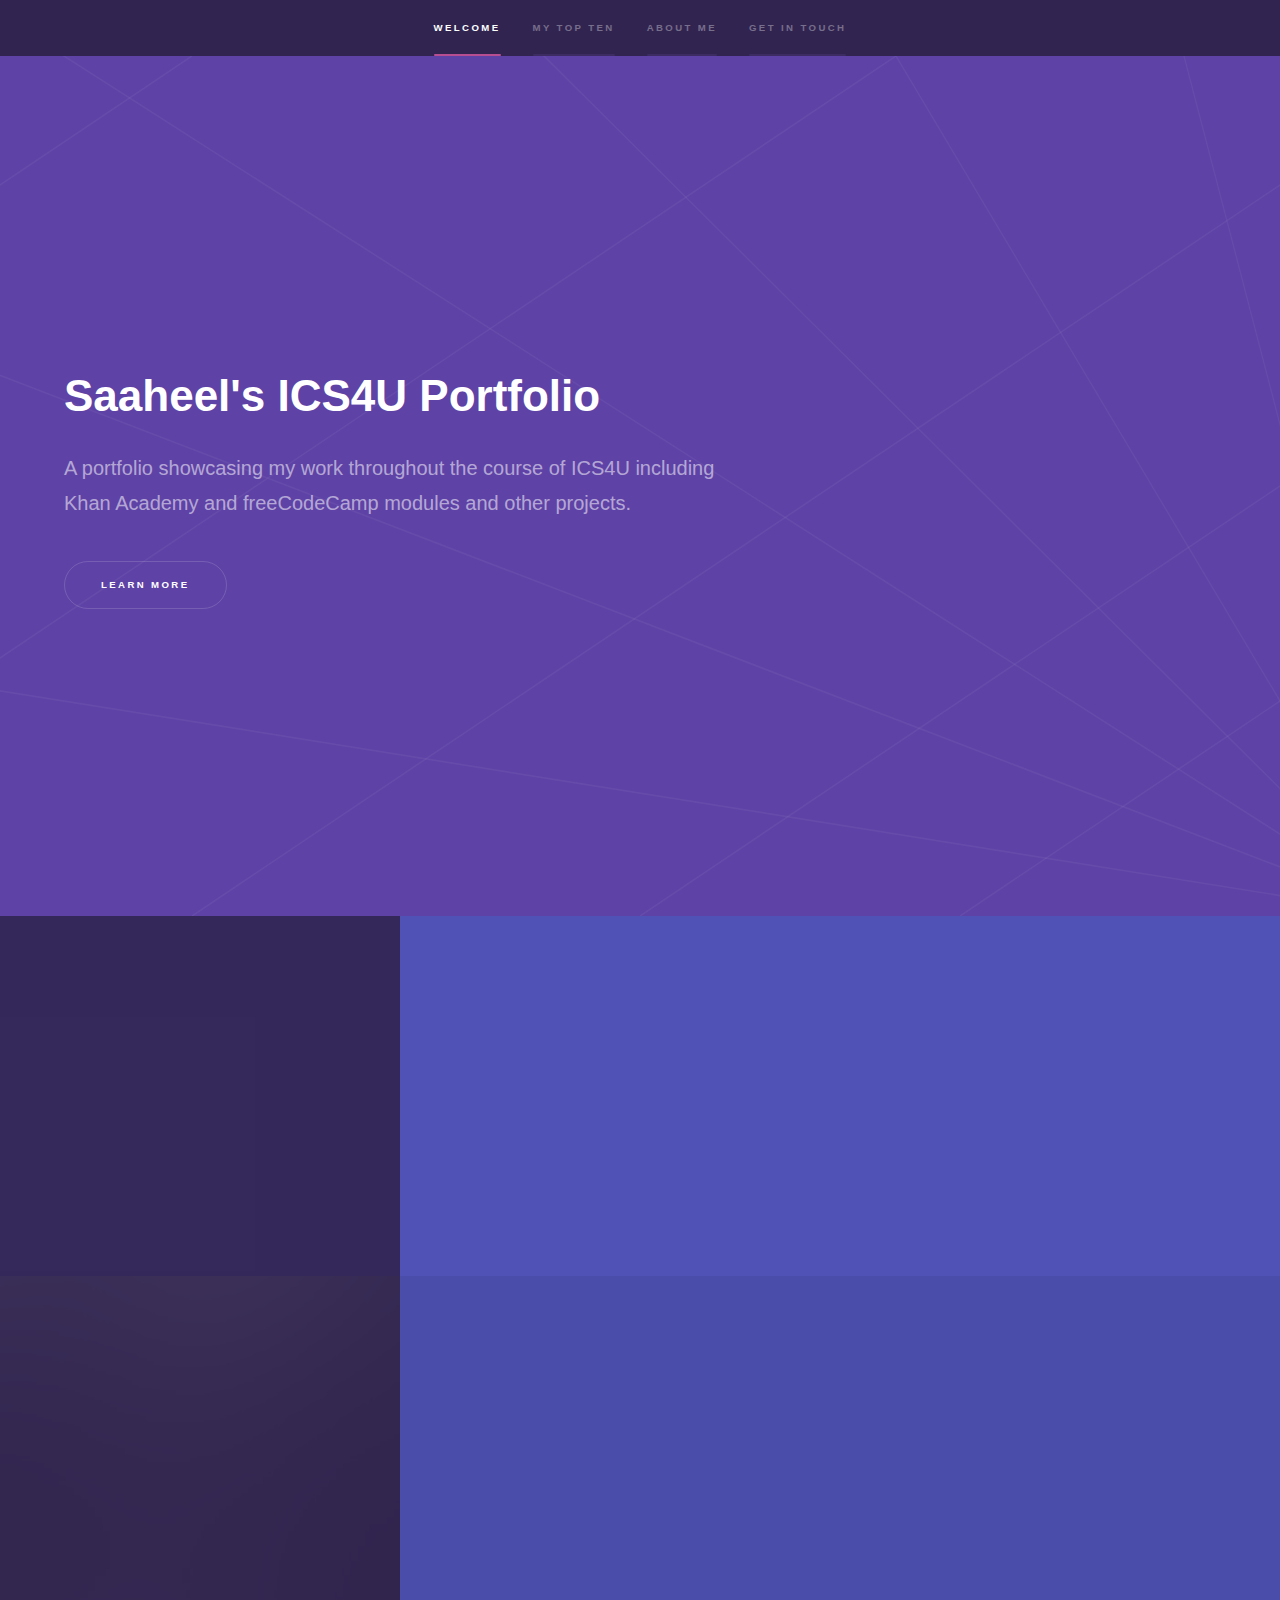
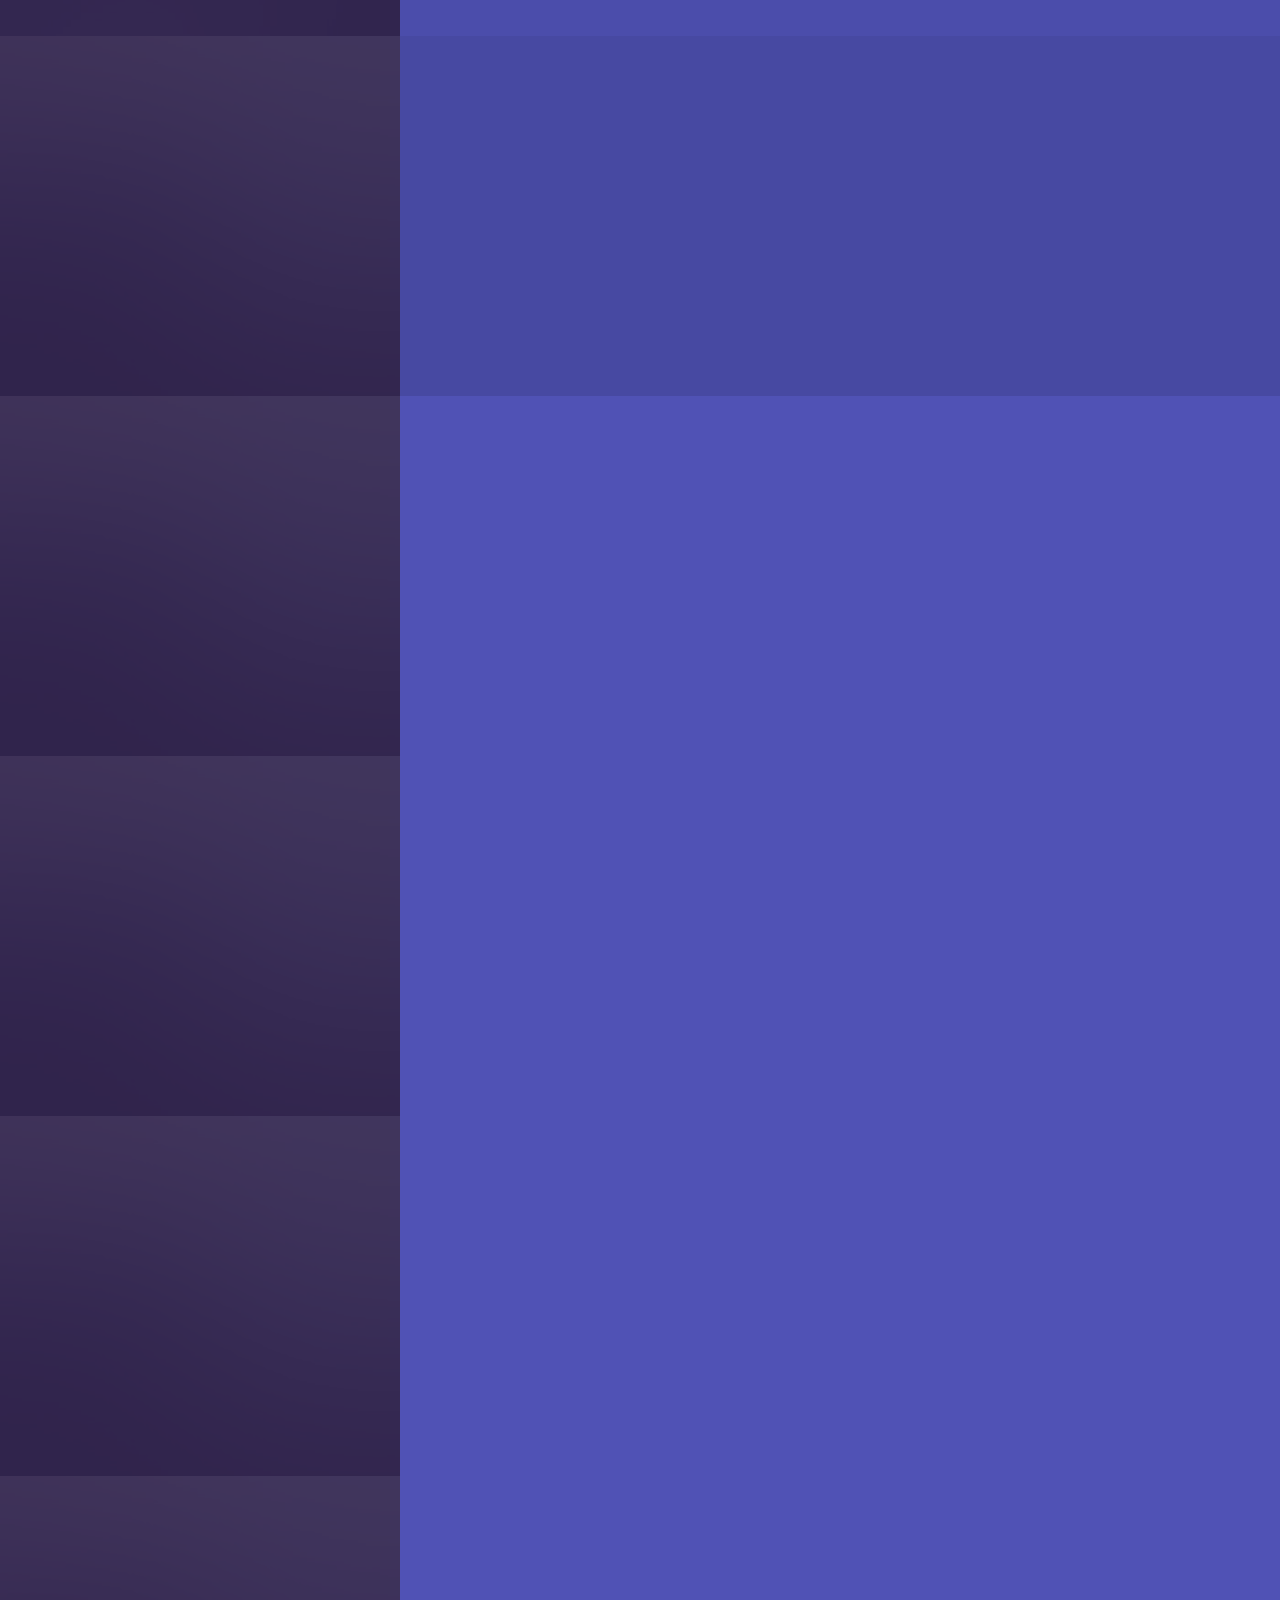
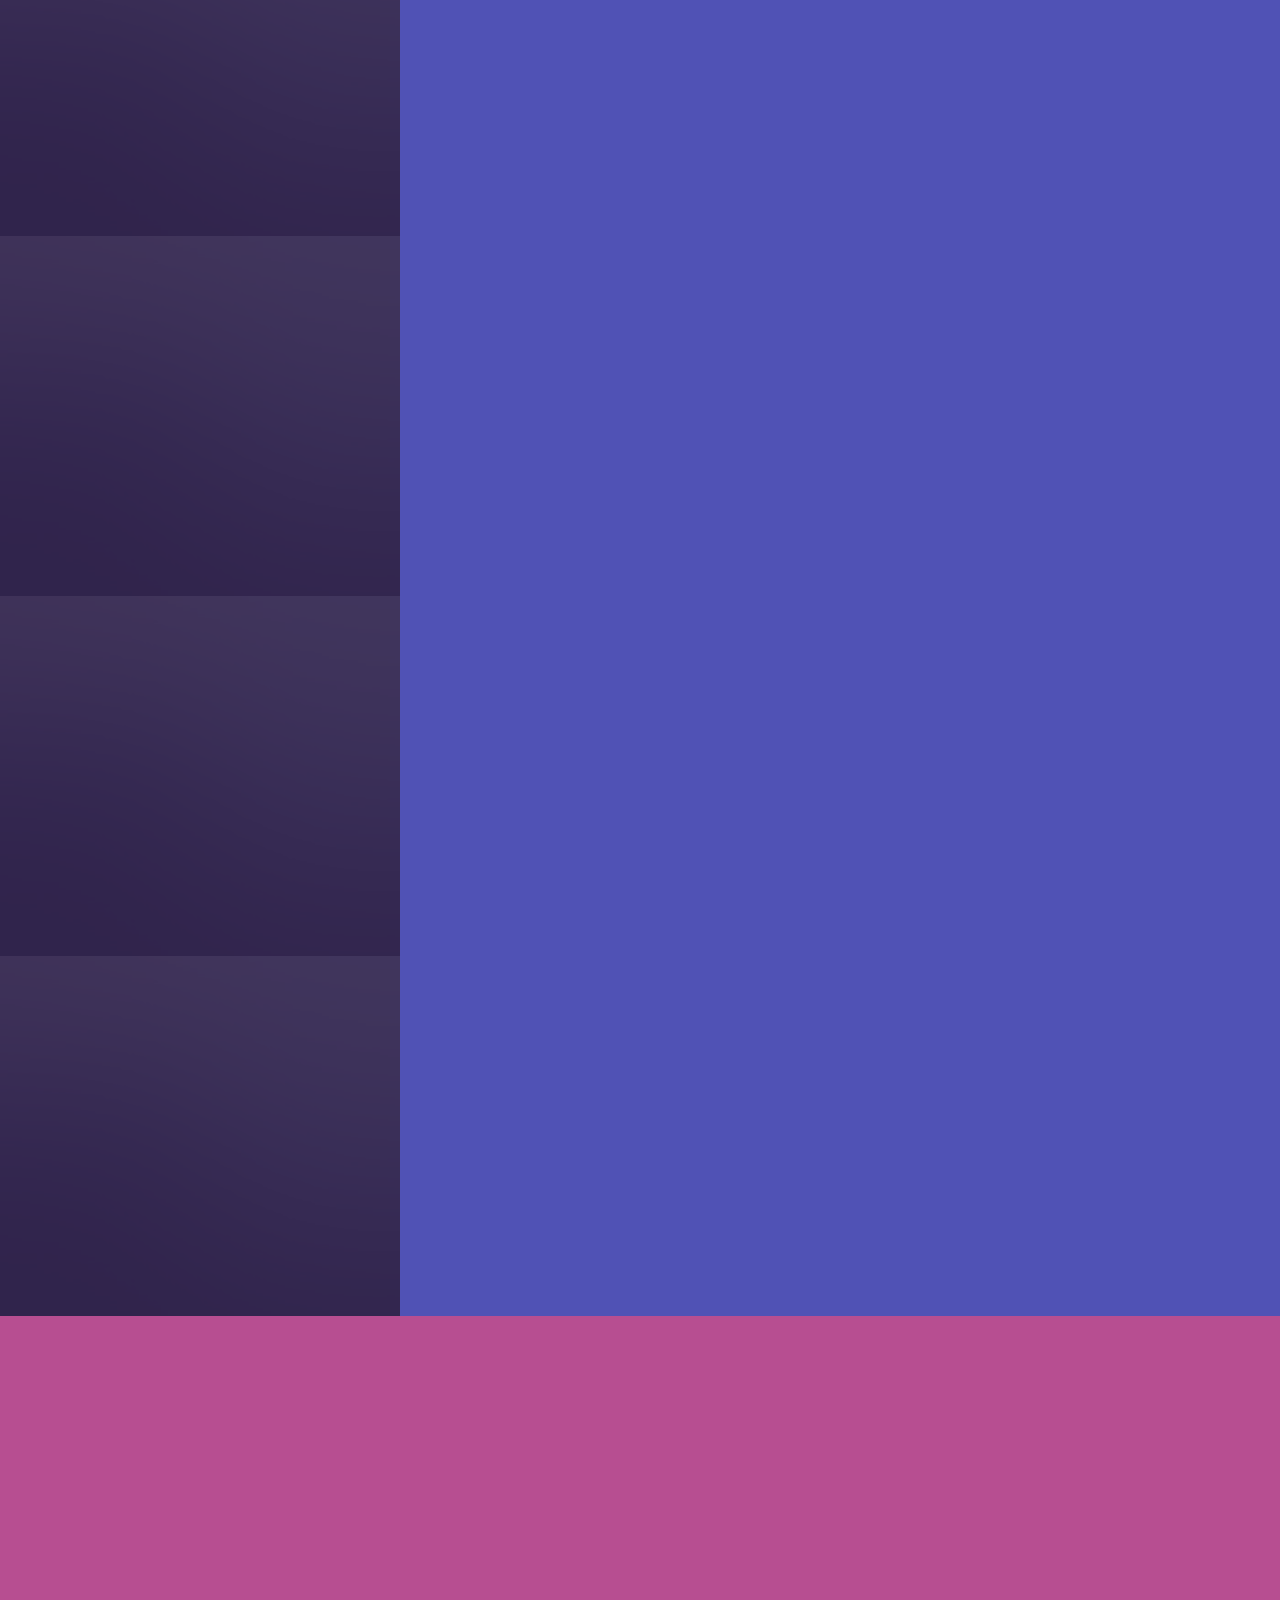
==== index.html @ 8f0b46de "initial commit" ====
<!DOCTYPE HTML>
<!--
	Hyperspace by HTML5 UP
	html5up.net | @ajlkn
	Free for personal and commercial use under the CCA 3.0 license (html5up.net/license)
-->
<html>
	<head>
		<title>Hyperspace by HTML5 UP</title>
		<meta charset="utf-8" />
		<meta name="viewport" content="width=device-width, initial-scale=1, user-scalable=no" />
		<link rel="stylesheet" href="assets/css/main.css" />
		<noscript><link rel="stylesheet" href="assets/css/noscript.css" /></noscript>
	</head>
	<body class="is-preload">

		<!-- Sidebar -->
			<section id="sidebar">
				<div class="inner">
					<nav>
						<ul>
							<li><a href="#intro">Welcome</a></li>
							<li><a href="#one">My Top Ten</a></li>
							<li><a href="#two">About Me</a></li>
							<li><a href="#three">Get in touch</a></li>
						</ul>
					</nav>
				</div>
			</section>

		<!-- Wrapper -->
			<div id="wrapper">

				<!-- Intro -->
					<section id="intro" class="wrapper style1 fullscreen fade-up">
						<div class="inner">
							<h1>Saaheel's ICS4U Portfolio</h1>
							<p>A portfolio showcasing my work throughout the course of ICS4U including <br> Khan Academy and freeCodeCamp modules and other projects.</p>
							<ul class="actions">
								<li><a href="#one" class="button scrolly">Learn more</a></li>
							</ul>
						</div>
					</section>

				<!-- One -->
					<section id="one" class="wrapper style2 spotlights">
						<section>
							<a href="#" class="image"><img src="images/Intro to JS.gif" alt="" data-position="center center" /></a>
							<div class="content">
								<div class="inner">
									<h2>Intro to JS: Drawing & Animation</h2>
									<p>This module helped me to familiarize myself with Javascript syntax and practices. It allowed me to dive into the basics of the 
										language while using an artistic context of making drawings and animations which made it more appealing to dive into.
									</p>
									<ul class="actions">
										<li><a href="generic.html" class="button">Learn more</a></li>
									</ul>
								</div>
							</div>
						</section>
						<section>
							<a href="#" class="image"><img src="images/pic02.jpg" alt="" data-position="top center" /></a>
							<div class="content">
								<div class="inner">
									<h2>Feugiat consequat</h2>
									<p>Phasellus convallis elit id ullamcorper pulvinar. Duis aliquam turpis mauris, eu ultricies erat malesuada quis. Aliquam dapibus.</p>
									<ul class="actions">
										<li><a href="generic.html" class="button">Learn more</a></li>
									</ul>
								</div>
							</div>
						</section>
						<section>
							<a href="#" class="image"><img src="images/pic03.jpg" alt="" data-position="25% 25%" /></a>
							<div class="content">
								<div class="inner">
									<h2>Ultricies aliquam</h2>
									<p>Phasellus convallis elit id ullamcorper pulvinar. Duis aliquam turpis mauris, eu ultricies erat malesuada quis. Aliquam dapibus.</p>
									<ul class="actions">
										<li><a href="generic.html" class="button">Learn more</a></li>
									</ul>
								</div>
							</div>
						</section>
						<section>
							<a href="#" class="image"><img src="images/pic03.jpg" alt="" data-position="25% 25%" /></a>
							<div class="content">
								<div class="inner">
									<h2>Ultricies aliquam</h2>
									<p>Phasellus convallis elit id ullamcorper pulvinar. Duis aliquam turpis mauris, eu ultricies erat malesuada quis. Aliquam dapibus.</p>
									<ul class="actions">
										<li><a href="generic.html" class="button">Learn more</a></li>
									</ul>
								</div>
							</div>
						</section>
						<section>
							<a href="#" class="image"><img src="images/pic03.jpg" alt="" data-position="25% 25%" /></a>
							<div class="content">
								<div class="inner">
									<h2>Ultricies aliquam</h2>
									<p>Phasellus convallis elit id ullamcorper pulvinar. Duis aliquam turpis mauris, eu ultricies erat malesuada quis. Aliquam dapibus.</p>
									<ul class="actions">
										<li><a href="generic.html" class="button">Learn more</a></li>
									</ul>
								</div>
							</div>
						</section>
						<section>
							<a href="#" class="image"><img src="images/pic03.jpg" alt="" data-position="25% 25%" /></a>
							<div class="content">
								<div class="inner">
									<h2>Ultricies aliquam</h2>
									<p>Phasellus convallis elit id ullamcorper pulvinar. Duis aliquam turpis mauris, eu ultricies erat malesuada quis. Aliquam dapibus.</p>
									<ul class="actions">
										<li><a href="generic.html" class="button">Learn more</a></li>
									</ul>
								</div>
							</div>
						</section>
						<section>
							<a href="#" class="image"><img src="images/pic03.jpg" alt="" data-position="25% 25%" /></a>
							<div class="content">
								<div class="inner">
									<h2>Ultricies aliquam</h2>
									<p>Phasellus convallis elit id ullamcorper pulvinar. Duis aliquam turpis mauris, eu ultricies erat malesuada quis. Aliquam dapibus.</p>
									<ul class="actions">
										<li><a href="generic.html" class="button">Learn more</a></li>
									</ul>
								</div>
							</div>
						</section>
						<section>
							<a href="#" class="image"><img src="images/pic03.jpg" alt="" data-position="25% 25%" /></a>
							<div class="content">
								<div class="inner">
									<h2>Ultricies aliquam</h2>
									<p>Phasellus convallis elit id ullamcorper pulvinar. Duis aliquam turpis mauris, eu ultricies erat malesuada quis. Aliquam dapibus.</p>
									<ul class="actions">
										<li><a href="generic.html" class="button">Learn more</a></li>
									</ul>
								</div>
							</div>
						</section>
						<section>
							<a href="#" class="image"><img src="images/pic03.jpg" alt="" data-position="25% 25%" /></a>
							<div class="content">
								<div class="inner">
									<h2>Ultricies aliquam</h2>
									<p>Phasellus convallis elit id ullamcorper pulvinar. Duis aliquam turpis mauris, eu ultricies erat malesuada quis. Aliquam dapibus.</p>
									<ul class="actions">
										<li><a href="generic.html" class="button">Learn more</a></li>
									</ul>
								</div>
							</div>
						</section>
						<section>
							<a href="#" class="image"><img src="images/pic03.jpg" alt="" data-position="25% 25%" /></a>
							<div class="content">
								<div class="inner">
									<h2>Ultricies aliquam</h2>
									<p>Phasellus convallis elit id ullamcorper pulvinar. Duis aliquam turpis mauris, eu ultricies erat malesuada quis. Aliquam dapibus.</p>
									<ul class="actions">
										<li><a href="generic.html" class="button">Learn more</a></li>
									</ul>
								</div>
							</div>
						</section>
					</section>

				<!-- Two -->
					<section id="two" class="wrapper style3 fade-up">
						<div class="inner">
							<h2>What we do</h2>
							<p>Phasellus convallis elit id ullamcorper pulvinar. Duis aliquam turpis mauris, eu ultricies erat malesuada quis. Aliquam dapibus, lacus eget hendrerit bibendum, urna est aliquam sem, sit amet imperdiet est velit quis lorem.</p>
							<div class="features">
								<section>
									<span class="icon solid major fa-code"></span>
									<h3>Lorem ipsum amet</h3>
									<p>Phasellus convallis elit id ullam corper amet et pulvinar. Duis aliquam turpis mauris, sed ultricies erat dapibus.</p>
								</section>
								<section>
									<span class="icon solid major fa-lock"></span>
									<h3>Aliquam sed nullam</h3>
									<p>Phasellus convallis elit id ullam corper amet et pulvinar. Duis aliquam turpis mauris, sed ultricies erat dapibus.</p>
								</section>
								<section>
									<span class="icon solid major fa-cog"></span>
									<h3>Sed erat ullam corper</h3>
									<p>Phasellus convallis elit id ullam corper amet et pulvinar. Duis aliquam turpis mauris, sed ultricies erat dapibus.</p>
								</section>
								<section>
									<span class="icon solid major fa-desktop"></span>
									<h3>Veroeros quis lorem</h3>
									<p>Phasellus convallis elit id ullam corper amet et pulvinar. Duis aliquam turpis mauris, sed ultricies erat dapibus.</p>
								</section>
								<section>
									<span class="icon solid major fa-link"></span>
									<h3>Urna quis bibendum</h3>
									<p>Phasellus convallis elit id ullam corper amet et pulvinar. Duis aliquam turpis mauris, sed ultricies erat dapibus.</p>
								</section>
								<section>
									<span class="icon major fa-gem"></span>
									<h3>Aliquam urna dapibus</h3>
									<p>Phasellus convallis elit id ullam corper amet et pulvinar. Duis aliquam turpis mauris, sed ultricies erat dapibus.</p>
								</section>
							</div>
							<ul class="actions">
								<li><a href="generic.html" class="button">Learn more</a></li>
							</ul>
						</div>
					</section>

				<!-- Three -->
					<section id="three" class="wrapper style1 fade-up">
						<div class="inner">
							<h2>Get in touch</h2>
							<p>Phasellus convallis elit id ullamcorper pulvinar. Duis aliquam turpis mauris, eu ultricies erat malesuada quis. Aliquam dapibus, lacus eget hendrerit bibendum, urna est aliquam sem, sit amet imperdiet est velit quis lorem.</p>
							<div class="split style1">
								<section>
									<form method="post" action="#">
										<div class="fields">
											<div class="field half">
												<label for="name">Name</label>
												<input type="text" name="name" id="name" />
											</div>
											<div class="field half">
												<label for="email">Email</label>
												<input type="text" name="email" id="email" />
											</div>
											<div class="field">
												<label for="message">Message</label>
												<textarea name="message" id="message" rows="5"></textarea>
											</div>
										</div>
										<ul class="actions">
											<li><a href="" class="button submit">Send Message</a></li>
										</ul>
									</form>
								</section>
								<section>
									<ul class="contact">
										<li>
											<h3>Address</h3>
											<span>12345 Somewhere Road #654<br />
											Nashville, TN 00000-0000<br />
											USA</span>
										</li>
										<li>
											<h3>Email</h3>
											<a href="#">user@untitled.tld</a>
										</li>
										<li>
											<h3>Phone</h3>
											<span>(000) 000-0000</span>
										</li>
										<li>
											<h3>Social</h3>
											<ul class="icons">
												<li><a href="#" class="icon brands fa-twitter"><span class="label">Twitter</span></a></li>
												<li><a href="#" class="icon brands fa-facebook-f"><span class="label">Facebook</span></a></li>
												<li><a href="#" class="icon brands fa-github"><span class="label">GitHub</span></a></li>
												<li><a href="#" class="icon brands fa-instagram"><span class="label">Instagram</span></a></li>
												<li><a href="#" class="icon brands fa-linkedin-in"><span class="label">LinkedIn</span></a></li>
											</ul>
										</li>
									</ul>
								</section>
							</div>
						</div>
					</section>

			</div>

		<!-- Footer -->
			<footer id="footer" class="wrapper style1-alt">
				<div class="inner">
					<ul class="menu">
						<li>&copy; Untitled. All rights reserved.</li><li>Design: <a href="http://html5up.net">HTML5 UP</a></li>
					</ul>
				</div>
			</footer>

		<!-- Scripts -->
			<script src="assets/js/jquery.min.js"></script>
			<script src="assets/js/jquery.scrollex.min.js"></script>
			<script src="assets/js/jquery.scrolly.min.js"></script>
			<script src="assets/js/browser.min.js"></script>
			<script src="assets/js/breakpoints.min.js"></script>
			<script src="assets/js/util.js"></script>
			<script src="assets/js/main.js"></script>

	</body>
</html>
---- assets/css/main.css ----
@import url(fontawesome-all.min.css);

/*
	Hyperspace by HTML5 UP
	html5up.net | @ajlkn
	Free for personal and commercial use under the CCA 3.0 license (html5up.net/license)
*/

html, body, div, span, applet, object,
iframe, h1, h2, h3, h4, h5, h6, p, blockquote,
pre, a, abbr, acronym, address, big, cite,
code, del, dfn, em, img, ins, kbd, q, s, samp,
small, strike, strong, sub, sup, tt, var, b,
u, i, center, dl, dt, dd, ol, ul, li, fieldset,
form, label, legend, table, caption, tbody,
tfoot, thead, tr, th, td, article, aside,
canvas, details, embed, figure, figcaption,
footer, header, hgroup, menu, nav, output, ruby,
section, summary, time, mark, audio, video {
	margin: 0;
	padding: 0;
	border: 0;
	font-size: 100%;
	font: inherit;
	vertical-align: baseline;}

article, aside, details, figcaption, figure,
footer, header, hgroup, menu, nav, section {
	display: block;}

body {
	line-height: 1;
}

ol, ul {
	list-style: none;
}

blockquote, q {
	quotes: none;
}

	blockquote:before, blockquote:after, q:before, q:after {
		content: '';
		content: none;
	}

table {
	border-collapse: collapse;
	border-spacing: 0;
}

body {
	-webkit-text-size-adjust: none;
}

mark {
	background-color: transparent;
	color: inherit;
}

input::-moz-focus-inner {
	border: 0;
	padding: 0;
}

input, select, textarea {
	-moz-appearance: none;
	-webkit-appearance: none;
	-ms-appearance: none;
	appearance: none;
}

/* Basic */

	@-ms-viewport {
		width: device-width;
	}

	body {
		-ms-overflow-style: scrollbar;
	}

	@media screen and (max-width: 480px) {

		html, body {
			min-width: 320px;
		}

	}

	html {
		box-sizing: border-box;
	}

	*, *:before, *:after {
		box-sizing: inherit;
	}

	body {
		background: #312450;
	}

		body.is-preload *, body.is-preload *:before, body.is-preload *:after {
			-moz-animation: none !important;
			-webkit-animation: none !important;
			-ms-animation: none !important;
			animation: none !important;
			-moz-transition: none !important;
			-webkit-transition: none !important;
			-ms-transition: none !important;
			transition: none !important;
		}

/* Type */

	body, input, select, textarea {
		color: rgba(255, 255, 255, 0.55);
		font-family: Arial, Helvetica, sans-serif;
		font-size: 16.5pt;
		font-weight: normal;
		line-height: 1.75;
	}

		@media screen and (max-width: 1680px) {

			body, input, select, textarea {
				font-size: 13pt;
			}

		}

		@media screen and (max-width: 1280px) {

			body, input, select, textarea {
				font-size: 12pt;
			}

		}

		@media screen and (max-width: 360px) {

			body, input, select, textarea {
				font-size: 11pt;
			}

		}

	a {
		-moz-transition: color 0.2s ease, border-bottom-color 0.2s ease;
		-webkit-transition: color 0.2s ease, border-bottom-color 0.2s ease;
		-ms-transition: color 0.2s ease, border-bottom-color 0.2s ease;
		transition: color 0.2s ease, border-bottom-color 0.2s ease;
		border-bottom: dotted 1px rgba(255, 255, 255, 0.35);
		color: inherit;
		text-decoration: none;
	}

		a:hover {
			border-bottom-color: transparent;
			color: #ffffff;
		}

	strong, b {
		color: #ffffff;
		font-weight: bold;
	}

	em, i {
		font-style: italic;
	}

	p {
		margin: 0 0 2em 0;
	}

	h1, h2, h3, h4, h5, h6 {
		color: #ffffff;
		font-weight: bold;
		line-height: 1.5;
		margin: 0 0 0.5em 0;
	}

		h1 a, h2 a, h3 a, h4 a, h5 a, h6 a {
			color: inherit;
			text-decoration: none;
		}

	h1 {
		font-size: 2.75em;
	}

		h1.major {
			margin: 0 0 1.3em 0;
			position: relative;
			padding-bottom: 0.35em;
		}

			h1.major:after {
				background-image: -moz-linear-gradient(to right, #5e42a6, #b74e91);
				background-image: -webkit-linear-gradient(to right, #5e42a6, #b74e91);
				background-image: -ms-linear-gradient(to right, #5e42a6, #b74e91);
				background-image: linear-gradient(to right, #5e42a6, #b74e91);
				-moz-transition: max-width 0.2s ease;
				-webkit-transition: max-width 0.2s ease;
				-ms-transition: max-width 0.2s ease;
				transition: max-width 0.2s ease;
				border-radius: 0.2em;
				bottom: 0;
				content: '';
				height: 0.05em;
				position: absolute;
				right: 0;
				width: 100%;
			}

	h2 {
		font-size: 1.75em;
	}

	h3 {
		font-size: 1.1em;
	}

	h4 {
		font-size: 1em;
	}

	h5 {
		font-size: 0.8em;
	}

	h6 {
		font-size: 0.6em;
	}

	@media screen and (max-width: 736px) {

		h1 {
			font-size: 2em;
		}

		h2 {
			font-size: 1.25em;
		}

		h3 {
			font-size: 1em;
		}

		h4 {
			font-size: 0.8em;
		}

		h5 {
			font-size: 0.6em;
		}

		h6 {
			font-size: 0.6em;
		}

	}

	sub {
		font-size: 0.8em;
		position: relative;
		top: 0.5em;
	}

	sup {
		font-size: 0.8em;
		position: relative;
		top: -0.5em;
	}

	blockquote {
		border-left: solid 4px rgba(255, 255, 255, 0.15);
		font-style: italic;
		margin: 0 0 2em 0;
		padding: 0.5em 0 0.5em 2em;
	}

	code {
		background: rgba(255, 255, 255, 0.05);
		border-radius: 0.25em;
		border: solid 1px rgba(255, 255, 255, 0.15);
		font-family: "Courier New", monospace;
		font-size: 0.9em;
		margin: 0 0.25em;
		padding: 0.25em 0.65em;
	}

	pre {
		-webkit-overflow-scrolling: touch;
		font-family: "Courier New", monospace;
		font-size: 0.9em;
		margin: 0 0 2em 0;
	}

		pre code {
			display: block;
			line-height: 1.75em;
			padding: 1em 1.5em;
			overflow-x: auto;
		}

	hr {
		border: 0;
		border-bottom: solid 1px rgba(255, 255, 255, 0.15);
		margin: 2em 0;
	}

		hr.major {
			margin: 3em 0;
		}

	.align-left {
		text-align: left;
	}

	.align-center {
		text-align: center;
	}

	.align-right {
		text-align: right;
	}

/* Row */

	.row {
		display: flex;
		flex-wrap: wrap;
		box-sizing: border-box;
		align-items: stretch;
	}

		.row > * {
			box-sizing: border-box;
		}

		.row.gtr-uniform > * > :last-child {
			margin-bottom: 0;
		}

		.row.aln-left {
			justify-content: flex-start;
		}

		.row.aln-center {
			justify-content: center;
		}

		.row.aln-right {
			justify-content: flex-end;
		}

		.row.aln-top {
			align-items: flex-start;
		}

		.row.aln-middle {
			align-items: center;
		}

		.row.aln-bottom {
			align-items: flex-end;
		}

		.row > .imp {
			order: -1;
		}

		.row > .col-1 {
			width: 8.33333%;
		}

		.row > .off-1 {
			margin-left: 8.33333%;
		}

		.row > .col-2 {
			width: 16.66667%;
		}

		.row > .off-2 {
			margin-left: 16.66667%;
		}

		.row > .col-3 {
			width: 25%;
		}

		.row > .off-3 {
			margin-left: 25%;
		}

		.row > .col-4 {
			width: 33.33333%;
		}

		.row > .off-4 {
			margin-left: 33.33333%;
		}

		.row > .col-5 {
			width: 41.66667%;
		}

		.row > .off-5 {
			margin-left: 41.66667%;
		}

		.row > .col-6 {
			width: 50%;
		}

		.row > .off-6 {
			margin-left: 50%;
		}

		.row > .col-7 {
			width: 58.33333%;
		}

		.row > .off-7 {
			margin-left: 58.33333%;
		}

		.row > .col-8 {
			width: 66.66667%;
		}

		.row > .off-8 {
			margin-left: 66.66667%;
		}

		.row > .col-9 {
			width: 75%;
		}

		.row > .off-9 {
			margin-left: 75%;
		}

		.row > .col-10 {
			width: 83.33333%;
		}

		.row > .off-10 {
			margin-left: 83.33333%;
		}

		.row > .col-11 {
			width: 91.66667%;
		}

		.row > .off-11 {
			margin-left: 91.66667%;
		}

		.row > .col-12 {
			width: 100%;
		}

		.row > .off-12 {
			margin-left: 100%;
		}

		.row.gtr-0 {
			margin-top: 0;
			margin-left: 0em;
		}

			.row.gtr-0 > * {
				padding: 0 0 0 0em;
			}

			.row.gtr-0.gtr-uniform {
				margin-top: 0em;
			}

				.row.gtr-0.gtr-uniform > * {
					padding-top: 0em;
				}

		.row.gtr-25 {
			margin-top: 0;
			margin-left: -0.375em;
		}

			.row.gtr-25 > * {
				padding: 0 0 0 0.375em;
			}

			.row.gtr-25.gtr-uniform {
				margin-top: -0.375em;
			}

				.row.gtr-25.gtr-uniform > * {
					padding-top: 0.375em;
				}

		.row.gtr-50 {
			margin-top: 0;
			margin-left: -0.75em;
		}

			.row.gtr-50 > * {
				padding: 0 0 0 0.75em;
			}

			.row.gtr-50.gtr-uniform {
				margin-top: -0.75em;
			}

				.row.gtr-50.gtr-uniform > * {
					padding-top: 0.75em;
				}

		.row {
			margin-top: 0;
			margin-left: -1.5em;
		}

			.row > * {
				padding: 0 0 0 1.5em;
			}

			.row.gtr-uniform {
				margin-top: -1.5em;
			}

				.row.gtr-uniform > * {
					padding-top: 1.5em;
				}

		.row.gtr-150 {
			margin-top: 0;
			margin-left: -2.25em;
		}

			.row.gtr-150 > * {
				padding: 0 0 0 2.25em;
			}

			.row.gtr-150.gtr-uniform {
				margin-top: -2.25em;
			}

				.row.gtr-150.gtr-uniform > * {
					padding-top: 2.25em;
				}

		.row.gtr-200 {
			margin-top: 0;
			margin-left: -3em;
		}

			.row.gtr-200 > * {
				padding: 0 0 0 3em;
			}

			.row.gtr-200.gtr-uniform {
				margin-top: -3em;
			}

				.row.gtr-200.gtr-uniform > * {
					padding-top: 3em;
				}

		@media screen and (max-width: 1680px) {

			.row {
				display: flex;
				flex-wrap: wrap;
				box-sizing: border-box;
				align-items: stretch;
			}

				.row > * {
					box-sizing: border-box;
				}

				.row.gtr-uniform > * > :last-child {
					margin-bottom: 0;
				}

				.row.aln-left {
					justify-content: flex-start;
				}

				.row.aln-center {
					justify-content: center;
				}

				.row.aln-right {
					justify-content: flex-end;
				}

				.row.aln-top {
					align-items: flex-start;
				}

				.row.aln-middle {
					align-items: center;
				}

				.row.aln-bottom {
					align-items: flex-end;
				}

				.row > .imp-xlarge {
					order: -1;
				}

				.row > .col-1-xlarge {
					width: 8.33333%;
				}

				.row > .off-1-xlarge {
					margin-left: 8.33333%;
				}

				.row > .col-2-xlarge {
					width: 16.66667%;
				}

				.row > .off-2-xlarge {
					margin-left: 16.66667%;
				}

				.row > .col-3-xlarge {
					width: 25%;
				}

				.row > .off-3-xlarge {
					margin-left: 25%;
				}

				.row > .col-4-xlarge {
					width: 33.33333%;
				}

				.row > .off-4-xlarge {
					margin-left: 33.33333%;
				}

				.row > .col-5-xlarge {
					width: 41.66667%;
				}

				.row > .off-5-xlarge {
					margin-left: 41.66667%;
				}

				.row > .col-6-xlarge {
					width: 50%;
				}

				.row > .off-6-xlarge {
					margin-left: 50%;
				}

				.row > .col-7-xlarge {
					width: 58.33333%;
				}

				.row > .off-7-xlarge {
					margin-left: 58.33333%;
				}

				.row > .col-8-xlarge {
					width: 66.66667%;
				}

				.row > .off-8-xlarge {
					margin-left: 66.66667%;
				}

				.row > .col-9-xlarge {
					width: 75%;
				}

				.row > .off-9-xlarge {
					margin-left: 75%;
				}

				.row > .col-10-xlarge {
					width: 83.33333%;
				}

				.row > .off-10-xlarge {
					margin-left: 83.33333%;
				}

				.row > .col-11-xlarge {
					width: 91.66667%;
				}

				.row > .off-11-xlarge {
					margin-left: 91.66667%;
				}

				.row > .col-12-xlarge {
					width: 100%;
				}

				.row > .off-12-xlarge {
					margin-left: 100%;
				}

				.row.gtr-0 {
					margin-top: 0;
					margin-left: 0em;
				}

					.row.gtr-0 > * {
						padding: 0 0 0 0em;
					}

					.row.gtr-0.gtr-uniform {
						margin-top: 0em;
					}

						.row.gtr-0.gtr-uniform > * {
							padding-top: 0em;
						}

				.row.gtr-25 {
					margin-top: 0;
					margin-left: -0.375em;
				}

					.row.gtr-25 > * {
						padding: 0 0 0 0.375em;
					}

					.row.gtr-25.gtr-uniform {
						margin-top: -0.375em;
					}

						.row.gtr-25.gtr-uniform > * {
							padding-top: 0.375em;
						}

				.row.gtr-50 {
					margin-top: 0;
					margin-left: -0.75em;
				}

					.row.gtr-50 > * {
						padding: 0 0 0 0.75em;
					}

					.row.gtr-50.gtr-uniform {
						margin-top: -0.75em;
					}

						.row.gtr-50.gtr-uniform > * {
							padding-top: 0.75em;
						}

				.row {
					margin-top: 0;
					margin-left: -1.5em;
				}

					.row > * {
						padding: 0 0 0 1.5em;
					}

					.row.gtr-uniform {
						margin-top: -1.5em;
					}

						.row.gtr-uniform > * {
							padding-top: 1.5em;
						}

				.row.gtr-150 {
					margin-top: 0;
					margin-left: -2.25em;
				}

					.row.gtr-150 > * {
						padding: 0 0 0 2.25em;
					}

					.row.gtr-150.gtr-uniform {
						margin-top: -2.25em;
					}

						.row.gtr-150.gtr-uniform > * {
							padding-top: 2.25em;
						}

				.row.gtr-200 {
					margin-top: 0;
					margin-left: -3em;
				}

					.row.gtr-200 > * {
						padding: 0 0 0 3em;
					}

					.row.gtr-200.gtr-uniform {
						margin-top: -3em;
					}

						.row.gtr-200.gtr-uniform > * {
							padding-top: 3em;
						}

		}

		@media screen and (max-width: 1280px) {

			.row {
				display: flex;
				flex-wrap: wrap;
				box-sizing: border-box;
				align-items: stretch;
			}

				.row > * {
					box-sizing: border-box;
				}

				.row.gtr-uniform > * > :last-child {
					margin-bottom: 0;
				}

				.row.aln-left {
					justify-content: flex-start;
				}

				.row.aln-center {
					justify-content: center;
				}

				.row.aln-right {
					justify-content: flex-end;
				}

				.row.aln-top {
					align-items: flex-start;
				}

				.row.aln-middle {
					align-items: center;
				}

				.row.aln-bottom {
					align-items: flex-end;
				}

				.row > .imp-large {
					order: -1;
				}

				.row > .col-1-large {
					width: 8.33333%;
				}

				.row > .off-1-large {
					margin-left: 8.33333%;
				}

				.row > .col-2-large {
					width: 16.66667%;
				}

				.row > .off-2-large {
					margin-left: 16.66667%;
				}

				.row > .col-3-large {
					width: 25%;
				}

				.row > .off-3-large {
					margin-left: 25%;
				}

				.row > .col-4-large {
					width: 33.33333%;
				}

				.row > .off-4-large {
					margin-left: 33.33333%;
				}

				.row > .col-5-large {
					width: 41.66667%;
				}

				.row > .off-5-large {
					margin-left: 41.66667%;
				}

				.row > .col-6-large {
					width: 50%;
				}

				.row > .off-6-large {
					margin-left: 50%;
				}

				.row > .col-7-large {
					width: 58.33333%;
				}

				.row > .off-7-large {
					margin-left: 58.33333%;
				}

				.row > .col-8-large {
					width: 66.66667%;
				}

				.row > .off-8-large {
					margin-left: 66.66667%;
				}

				.row > .col-9-large {
					width: 75%;
				}

				.row > .off-9-large {
					margin-left: 75%;
				}

				.row > .col-10-large {
					width: 83.33333%;
				}

				.row > .off-10-large {
					margin-left: 83.33333%;
				}

				.row > .col-11-large {
					width: 91.66667%;
				}

				.row > .off-11-large {
					margin-left: 91.66667%;
				}

				.row > .col-12-large {
					width: 100%;
				}

				.row > .off-12-large {
					margin-left: 100%;
				}

				.row.gtr-0 {
					margin-top: 0;
					margin-left: 0em;
				}

					.row.gtr-0 > * {
						padding: 0 0 0 0em;
					}

					.row.gtr-0.gtr-uniform {
						margin-top: 0em;
					}

						.row.gtr-0.gtr-uniform > * {
							padding-top: 0em;
						}

				.row.gtr-25 {
					margin-top: 0;
					margin-left: -0.375em;
				}

					.row.gtr-25 > * {
						padding: 0 0 0 0.375em;
					}

					.row.gtr-25.gtr-uniform {
						margin-top: -0.375em;
					}

						.row.gtr-25.gtr-uniform > * {
							padding-top: 0.375em;
						}

				.row.gtr-50 {
					margin-top: 0;
					margin-left: -0.75em;
				}

					.row.gtr-50 > * {
						padding: 0 0 0 0.75em;
					}

					.row.gtr-50.gtr-uniform {
						margin-top: -0.75em;
					}

						.row.gtr-50.gtr-uniform > * {
							padding-top: 0.75em;
						}

				.row {
					margin-top: 0;
					margin-left: -1.5em;
				}

					.row > * {
						padding: 0 0 0 1.5em;
					}

					.row.gtr-uniform {
						margin-top: -1.5em;
					}

						.row.gtr-uniform > * {
							padding-top: 1.5em;
						}

				.row.gtr-150 {
					margin-top: 0;
					margin-left: -2.25em;
				}

					.row.gtr-150 > * {
						padding: 0 0 0 2.25em;
					}

					.row.gtr-150.gtr-uniform {
						margin-top: -2.25em;
					}

						.row.gtr-150.gtr-uniform > * {
							padding-top: 2.25em;
						}

				.row.gtr-200 {
					margin-top: 0;
					margin-left: -3em;
				}

					.row.gtr-200 > * {
						padding: 0 0 0 3em;
					}

					.row.gtr-200.gtr-uniform {
						margin-top: -3em;
					}

						.row.gtr-200.gtr-uniform > * {
							padding-top: 3em;
						}

		}

		@media screen and (max-width: 980px) {

			.row {
				display: flex;
				flex-wrap: wrap;
				box-sizing: border-box;
				align-items: stretch;
			}

				.row > * {
					box-sizing: border-box;
				}

				.row.gtr-uniform > * > :last-child {
					margin-bottom: 0;
				}

				.row.aln-left {
					justify-content: flex-start;
				}

				.row.aln-center {
					justify-content: center;
				}

				.row.aln-right {
					justify-content: flex-end;
				}

				.row.aln-top {
					align-items: flex-start;
				}

				.row.aln-middle {
					align-items: center;
				}

				.row.aln-bottom {
					align-items: flex-end;
				}

				.row > .imp-medium {
					order: -1;
				}

				.row > .col-1-medium {
					width: 8.33333%;
				}

				.row > .off-1-medium {
					margin-left: 8.33333%;
				}

				.row > .col-2-medium {
					width: 16.66667%;
				}

				.row > .off-2-medium {
					margin-left: 16.66667%;
				}

				.row > .col-3-medium {
					width: 25%;
				}

				.row > .off-3-medium {
					margin-left: 25%;
				}

				.row > .col-4-medium {
					width: 33.33333%;
				}

				.row > .off-4-medium {
					margin-left: 33.33333%;
				}

				.row > .col-5-medium {
					width: 41.66667%;
				}

				.row > .off-5-medium {
					margin-left: 41.66667%;
				}

				.row > .col-6-medium {
					width: 50%;
				}

				.row > .off-6-medium {
					margin-left: 50%;
				}

				.row > .col-7-medium {
					width: 58.33333%;
				}

				.row > .off-7-medium {
					margin-left: 58.33333%;
				}

				.row > .col-8-medium {
					width: 66.66667%;
				}

				.row > .off-8-medium {
					margin-left: 66.66667%;
				}

				.row > .col-9-medium {
					width: 75%;
				}

				.row > .off-9-medium {
					margin-left: 75%;
				}

				.row > .col-10-medium {
					width: 83.33333%;
				}

				.row > .off-10-medium {
					margin-left: 83.33333%;
				}

				.row > .col-11-medium {
					width: 91.66667%;
				}

				.row > .off-11-medium {
					margin-left: 91.66667%;
				}

				.row > .col-12-medium {
					width: 100%;
				}

				.row > .off-12-medium {
					margin-left: 100%;
				}

				.row.gtr-0 {
					margin-top: 0;
					margin-left: 0em;
				}

					.row.gtr-0 > * {
						padding: 0 0 0 0em;
					}

					.row.gtr-0.gtr-uniform {
						margin-top: 0em;
					}

						.row.gtr-0.gtr-uniform > * {
							padding-top: 0em;
						}

				.row.gtr-25 {
					margin-top: 0;
					margin-left: -0.375em;
				}

					.row.gtr-25 > * {
						padding: 0 0 0 0.375em;
					}

					.row.gtr-25.gtr-uniform {
						margin-top: -0.375em;
					}

						.row.gtr-25.gtr-uniform > * {
							padding-top: 0.375em;
						}

				.row.gtr-50 {
					margin-top: 0;
					margin-left: -0.75em;
				}

					.row.gtr-50 > * {
						padding: 0 0 0 0.75em;
					}

					.row.gtr-50.gtr-uniform {
						margin-top: -0.75em;
					}

						.row.gtr-50.gtr-uniform > * {
							padding-top: 0.75em;
						}

				.row {
					margin-top: 0;
					margin-left: -1.5em;
				}

					.row > * {
						padding: 0 0 0 1.5em;
					}

					.row.gtr-uniform {
						margin-top: -1.5em;
					}

						.row.gtr-uniform > * {
							padding-top: 1.5em;
						}

				.row.gtr-150 {
					margin-top: 0;
					margin-left: -2.25em;
				}

					.row.gtr-150 > * {
						padding: 0 0 0 2.25em;
					}

					.row.gtr-150.gtr-uniform {
						margin-top: -2.25em;
					}

						.row.gtr-150.gtr-uniform > * {
							padding-top: 2.25em;
						}

				.row.gtr-200 {
					margin-top: 0;
					margin-left: -3em;
				}

					.row.gtr-200 > * {
						padding: 0 0 0 3em;
					}

					.row.gtr-200.gtr-uniform {
						margin-top: -3em;
					}

						.row.gtr-200.gtr-uniform > * {
							padding-top: 3em;
						}

		}

		@media screen and (max-width: 736px) {

			.row {
				display: flex;
				flex-wrap: wrap;
				box-sizing: border-box;
				align-items: stretch;
			}

				.row > * {
					box-sizing: border-box;
				}

				.row.gtr-uniform > * > :last-child {
					margin-bottom: 0;
				}

				.row.aln-left {
					justify-content: flex-start;
				}

				.row.aln-center {
					justify-content: center;
				}

				.row.aln-right {
					justify-content: flex-end;
				}

				.row.aln-top {
					align-items: flex-start;
				}

				.row.aln-middle {
					align-items: center;
				}

				.row.aln-bottom {
					align-items: flex-end;
				}

				.row > .imp-small {
					order: -1;
				}

				.row > .col-1-small {
					width: 8.33333%;
				}

				.row > .off-1-small {
					margin-left: 8.33333%;
				}

				.row > .col-2-small {
					width: 16.66667%;
				}

				.row > .off-2-small {
					margin-left: 16.66667%;
				}

				.row > .col-3-small {
					width: 25%;
				}

				.row > .off-3-small {
					margin-left: 25%;
				}

				.row > .col-4-small {
					width: 33.33333%;
				}

				.row > .off-4-small {
					margin-left: 33.33333%;
				}

				.row > .col-5-small {
					width: 41.66667%;
				}

				.row > .off-5-small {
					margin-left: 41.66667%;
				}

				.row > .col-6-small {
					width: 50%;
				}

				.row > .off-6-small {
					margin-left: 50%;
				}

				.row > .col-7-small {
					width: 58.33333%;
				}

				.row > .off-7-small {
					margin-left: 58.33333%;
				}

				.row > .col-8-small {
					width: 66.66667%;
				}

				.row > .off-8-small {
					margin-left: 66.66667%;
				}

				.row > .col-9-small {
					width: 75%;
				}

				.row > .off-9-small {
					margin-left: 75%;
				}

				.row > .col-10-small {
					width: 83.33333%;
				}

				.row > .off-10-small {
					margin-left: 83.33333%;
				}

				.row > .col-11-small {
					width: 91.66667%;
				}

				.row > .off-11-small {
					margin-left: 91.66667%;
				}

				.row > .col-12-small {
					width: 100%;
				}

				.row > .off-12-small {
					margin-left: 100%;
				}

				.row.gtr-0 {
					margin-top: 0;
					margin-left: 0em;
				}

					.row.gtr-0 > * {
						padding: 0 0 0 0em;
					}

					.row.gtr-0.gtr-uniform {
						margin-top: 0em;
					}

						.row.gtr-0.gtr-uniform > * {
							padding-top: 0em;
						}

				.row.gtr-25 {
					margin-top: 0;
					margin-left: -0.375em;
				}

					.row.gtr-25 > * {
						padding: 0 0 0 0.375em;
					}

					.row.gtr-25.gtr-uniform {
						margin-top: -0.375em;
					}

						.row.gtr-25.gtr-uniform > * {
							padding-top: 0.375em;
						}

				.row.gtr-50 {
					margin-top: 0;
					margin-left: -0.75em;
				}

					.row.gtr-50 > * {
						padding: 0 0 0 0.75em;
					}

					.row.gtr-50.gtr-uniform {
						margin-top: -0.75em;
					}

						.row.gtr-50.gtr-uniform > * {
							padding-top: 0.75em;
						}

				.row {
					margin-top: 0;
					margin-left: -1.5em;
				}

					.row > * {
						padding: 0 0 0 1.5em;
					}

					.row.gtr-uniform {
						margin-top: -1.5em;
					}

						.row.gtr-uniform > * {
							padding-top: 1.5em;
						}

				.row.gtr-150 {
					margin-top: 0;
					margin-left: -2.25em;
				}

					.row.gtr-150 > * {
						padding: 0 0 0 2.25em;
					}

					.row.gtr-150.gtr-uniform {
						margin-top: -2.25em;
					}

						.row.gtr-150.gtr-uniform > * {
							padding-top: 2.25em;
						}

				.row.gtr-200 {
					margin-top: 0;
					margin-left: -3em;
				}

					.row.gtr-200 > * {
						padding: 0 0 0 3em;
					}

					.row.gtr-200.gtr-uniform {
						margin-top: -3em;
					}

						.row.gtr-200.gtr-uniform > * {
							padding-top: 3em;
						}

		}

		@media screen and (max-width: 480px) {

			.row {
				display: flex;
				flex-wrap: wrap;
				box-sizing: border-box;
				align-items: stretch;
			}

				.row > * {
					box-sizing: border-box;
				}

				.row.gtr-uniform > * > :last-child {
					margin-bottom: 0;
				}

				.row.aln-left {
					justify-content: flex-start;
				}

				.row.aln-center {
					justify-content: center;
				}

				.row.aln-right {
					justify-content: flex-end;
				}

				.row.aln-top {
					align-items: flex-start;
				}

				.row.aln-middle {
					align-items: center;
				}

				.row.aln-bottom {
					align-items: flex-end;
				}

				.row > .imp-xsmall {
					order: -1;
				}

				.row > .col-1-xsmall {
					width: 8.33333%;
				}

				.row > .off-1-xsmall {
					margin-left: 8.33333%;
				}

				.row > .col-2-xsmall {
					width: 16.66667%;
				}

				.row > .off-2-xsmall {
					margin-left: 16.66667%;
				}

				.row > .col-3-xsmall {
					width: 25%;
				}

				.row > .off-3-xsmall {
					margin-left: 25%;
				}

				.row > .col-4-xsmall {
					width: 33.33333%;
				}

				.row > .off-4-xsmall {
					margin-left: 33.33333%;
				}

				.row > .col-5-xsmall {
					width: 41.66667%;
				}

				.row > .off-5-xsmall {
					margin-left: 41.66667%;
				}

				.row > .col-6-xsmall {
					width: 50%;
				}

				.row > .off-6-xsmall {
					margin-left: 50%;
				}

				.row > .col-7-xsmall {
					width: 58.33333%;
				}

				.row > .off-7-xsmall {
					margin-left: 58.33333%;
				}

				.row > .col-8-xsmall {
					width: 66.66667%;
				}

				.row > .off-8-xsmall {
					margin-left: 66.66667%;
				}

				.row > .col-9-xsmall {
					width: 75%;
				}

				.row > .off-9-xsmall {
					margin-left: 75%;
				}

				.row > .col-10-xsmall {
					width: 83.33333%;
				}

				.row > .off-10-xsmall {
					margin-left: 83.33333%;
				}

				.row > .col-11-xsmall {
					width: 91.66667%;
				}

				.row > .off-11-xsmall {
					margin-left: 91.66667%;
				}

				.row > .col-12-xsmall {
					width: 100%;
				}

				.row > .off-12-xsmall {
					margin-left: 100%;
				}

				.row.gtr-0 {
					margin-top: 0;
					margin-left: 0em;
				}

					.row.gtr-0 > * {
						padding: 0 0 0 0em;
					}

					.row.gtr-0.gtr-uniform {
						margin-top: 0em;
					}

						.row.gtr-0.gtr-uniform > * {
							padding-top: 0em;
						}

				.row.gtr-25 {
					margin-top: 0;
					margin-left: -0.375em;
				}

					.row.gtr-25 > * {
						padding: 0 0 0 0.375em;
					}

					.row.gtr-25.gtr-uniform {
						margin-top: -0.375em;
					}

						.row.gtr-25.gtr-uniform > * {
							padding-top: 0.375em;
						}

				.row.gtr-50 {
					margin-top: 0;
					margin-left: -0.75em;
				}

					.row.gtr-50 > * {
						padding: 0 0 0 0.75em;
					}

					.row.gtr-50.gtr-uniform {
						margin-top: -0.75em;
					}

						.row.gtr-50.gtr-uniform > * {
							padding-top: 0.75em;
						}

				.row {
					margin-top: 0;
					margin-left: -1.5em;
				}

					.row > * {
						padding: 0 0 0 1.5em;
					}

					.row.gtr-uniform {
						margin-top: -1.5em;
					}

						.row.gtr-uniform > * {
							padding-top: 1.5em;
						}

				.row.gtr-150 {
					margin-top: 0;
					margin-left: -2.25em;
				}

					.row.gtr-150 > * {
						padding: 0 0 0 2.25em;
					}

					.row.gtr-150.gtr-uniform {
						margin-top: -2.25em;
					}

						.row.gtr-150.gtr-uniform > * {
							padding-top: 2.25em;
						}

				.row.gtr-200 {
					margin-top: 0;
					margin-left: -3em;
				}

					.row.gtr-200 > * {
						padding: 0 0 0 3em;
					}

					.row.gtr-200.gtr-uniform {
						margin-top: -3em;
					}

						.row.gtr-200.gtr-uniform > * {
							padding-top: 3em;
						}

		}

/* Box */

	.box {
		border-radius: 0.25em;
		border: solid 1px rgba(255, 255, 255, 0.15);
		margin-bottom: 2em;
		padding: 1.5em;
	}

		.box > :last-child,
		.box > :last-child > :last-child,
		.box > :last-child > :last-child > :last-child {
			margin-bottom: 0;
		}

		.box.alt {
			border: 0;
			border-radius: 0;
			padding: 0;
		}

/* Button */

	input[type="submit"],
	input[type="reset"],
	input[type="button"],
	button,
	.button {
		-moz-appearance: none;
		-webkit-appearance: none;
		-ms-appearance: none;
		appearance: none;
		-moz-transition: border-color 0.2s ease;
		-webkit-transition: border-color 0.2s ease;
		-ms-transition: border-color 0.2s ease;
		transition: border-color 0.2s ease;
		background-color: transparent;
		border: solid 1px !important;
		border-color: rgba(255, 255, 255, 0.15) !important;
		border-radius: 3em;
		color: #ffffff !important;
		cursor: pointer;
		display: inline-block;
		font-size: 0.6em;
		font-weight: bold;
		height: calc(4.75em + 2px);
		letter-spacing: 0.25em;
		line-height: 4.75em;
		outline: 0;
		padding: 0 3.75em;
		position: relative;
		text-align: center;
		text-decoration: none;
		text-transform: uppercase;
		white-space: nowrap;
	}

		input[type="submit"]:after,
		input[type="reset"]:after,
		input[type="button"]:after,
		button:after,
		.button:after {
			-moz-transform: scale(0.25);
			-webkit-transform: scale(0.25);
			-ms-transform: scale(0.25);
			transform: scale(0.25);
			pointer-events: none;
			-moz-transition: opacity 0.2s ease, -moz-transform 0.2s ease;
			-webkit-transition: opacity 0.2s ease, -webkit-transform 0.2s ease;
			-ms-transition: opacity 0.2s ease, -ms-transform 0.2s ease;
			transition: opacity 0.2s ease, transform 0.2s ease;
			background: #ffffff;
			border-radius: 3em;
			content: '';
			height: 100%;
			left: 0;
			opacity: 0;
			position: absolute;
			top: 0;
			width: 100%;
		}

		input[type="submit"].icon:before,
		input[type="reset"].icon:before,
		input[type="button"].icon:before,
		button.icon:before,
		.button.icon:before {
			margin-right: 0.75em;
		}

		input[type="submit"].fit,
		input[type="reset"].fit,
		input[type="button"].fit,
		button.fit,
		.button.fit {
			width: 100%;
		}

		input[type="submit"].small,
		input[type="reset"].small,
		input[type="button"].small,
		button.small,
		.button.small {
			font-size: 0.4em;
		}

		input[type="submit"].large,
		input[type="reset"].large,
		input[type="button"].large,
		button.large,
		.button.large {
			font-size: 0.8em;
		}

		input[type="submit"].primary,
		input[type="reset"].primary,
		input[type="button"].primary,
		button.primary,
		.button.primary {
			background-color: #ffffff;
			color: #312450 !important;
		}

			input[type="submit"].primary:after,
			input[type="reset"].primary:after,
			input[type="button"].primary:after,
			button.primary:after,
			.button.primary:after {
				display: none;
			}

		input[type="submit"].disabled, input[type="submit"]:disabled,
		input[type="reset"].disabled,
		input[type="reset"]:disabled,
		input[type="button"].disabled,
		input[type="button"]:disabled,
		button.disabled,
		button:disabled,
		.button.disabled,
		.button:disabled {
			cursor: default;
			opacity: 0.5;
			pointer-events: none;
		}

		input[type="submit"]:hover,
		input[type="reset"]:hover,
		input[type="button"]:hover,
		button:hover,
		.button:hover {
			border-color: rgba(255, 255, 255, 0.55) !important;
		}

			input[type="submit"]:hover:after,
			input[type="reset"]:hover:after,
			input[type="button"]:hover:after,
			button:hover:after,
			.button:hover:after {
				opacity: 0.05;
				-moz-transform: scale(1);
				-webkit-transform: scale(1);
				-ms-transform: scale(1);
				transform: scale(1);
			}

			input[type="submit"]:hover:active,
			input[type="reset"]:hover:active,
			input[type="button"]:hover:active,
			button:hover:active,
			.button:hover:active {
				border-color: #ffffff !important;
			}

				input[type="submit"]:hover:active:after,
				input[type="reset"]:hover:active:after,
				input[type="button"]:hover:active:after,
				button:hover:active:after,
				.button:hover:active:after {
					opacity: 0.1;
				}

/* Features */

	.features {
		display: -moz-flex;
		display: -webkit-flex;
		display: -ms-flex;
		display: flex;
		-moz-flex-wrap: wrap;
		-webkit-flex-wrap: wrap;
		-ms-flex-wrap: wrap;
		flex-wrap: wrap;
		border-radius: 0.25em;
		border: solid 1px rgba(255, 255, 255, 0.15);
		background: rgba(255, 255, 255, 0.05);
		margin: 0 0 2em 0;
	}

		.features section {
			padding: 3.5em 3em 1em 7em ;
			width: 50%;
			border-top: solid 1px rgba(255, 255, 255, 0.15);
			position: relative;
		}

			.features section:nth-child(-n + 2) {
				border-top-width: 0;
			}

			.features section:nth-child(2n) {
				border-left: solid 1px rgba(255, 255, 255, 0.15);
			}

			.features section .icon {
				-moz-transition: opacity 0.5s ease, -moz-transform 0.5s ease;
				-webkit-transition: opacity 0.5s ease, -webkit-transform 0.5s ease;
				-ms-transition: opacity 0.5s ease, -ms-transform 0.5s ease;
				transition: opacity 0.5s ease, transform 0.5s ease;
				-moz-transition-delay: 1s;
				-webkit-transition-delay: 1s;
				-ms-transition-delay: 1s;
				transition-delay: 1s;
				-moz-transform: scale(1);
				-webkit-transform: scale(1);
				-ms-transform: scale(1);
				transform: scale(1);
				position: absolute;
				left: 3em;
				top: 3em;
				opacity: 1;
			}

			.features section:nth-child(1) .icon {
				-moz-transition-delay: 0.15s;
				-webkit-transition-delay: 0.15s;
				-ms-transition-delay: 0.15s;
				transition-delay: 0.15s;
			}

			.features section:nth-child(2) .icon {
				-moz-transition-delay: 0.3s;
				-webkit-transition-delay: 0.3s;
				-ms-transition-delay: 0.3s;
				transition-delay: 0.3s;
			}

			.features section:nth-child(3) .icon {
				-moz-transition-delay: 0.45s;
				-webkit-transition-delay: 0.45s;
				-ms-transition-delay: 0.45s;
				transition-delay: 0.45s;
			}

			.features section:nth-child(4) .icon {
				-moz-transition-delay: 0.6s;
				-webkit-transition-delay: 0.6s;
				-ms-transition-delay: 0.6s;
				transition-delay: 0.6s;
			}

			.features section:nth-child(5) .icon {
				-moz-transition-delay: 0.75s;
				-webkit-transition-delay: 0.75s;
				-ms-transition-delay: 0.75s;
				transition-delay: 0.75s;
			}

			.features section:nth-child(6) .icon {
				-moz-transition-delay: 0.9s;
				-webkit-transition-delay: 0.9s;
				-ms-transition-delay: 0.9s;
				transition-delay: 0.9s;
			}

			.features section:nth-child(7) .icon {
				-moz-transition-delay: 1.05s;
				-webkit-transition-delay: 1.05s;
				-ms-transition-delay: 1.05s;
				transition-delay: 1.05s;
			}

			.features section:nth-child(8) .icon {
				-moz-transition-delay: 1.2s;
				-webkit-transition-delay: 1.2s;
				-ms-transition-delay: 1.2s;
				transition-delay: 1.2s;
			}

			.features section:nth-child(9) .icon {
				-moz-transition-delay: 1.35s;
				-webkit-transition-delay: 1.35s;
				-ms-transition-delay: 1.35s;
				transition-delay: 1.35s;
			}

			.features section:nth-child(10) .icon {
				-moz-transition-delay: 1.5s;
				-webkit-transition-delay: 1.5s;
				-ms-transition-delay: 1.5s;
				transition-delay: 1.5s;
			}

			.features section:nth-child(11) .icon {
				-moz-transition-delay: 1.65s;
				-webkit-transition-delay: 1.65s;
				-ms-transition-delay: 1.65s;
				transition-delay: 1.65s;
			}

			.features section:nth-child(12) .icon {
				-moz-transition-delay: 1.8s;
				-webkit-transition-delay: 1.8s;
				-ms-transition-delay: 1.8s;
				transition-delay: 1.8s;
			}

			.features section:nth-child(13) .icon {
				-moz-transition-delay: 1.95s;
				-webkit-transition-delay: 1.95s;
				-ms-transition-delay: 1.95s;
				transition-delay: 1.95s;
			}

			.features section:nth-child(14) .icon {
				-moz-transition-delay: 2.1s;
				-webkit-transition-delay: 2.1s;
				-ms-transition-delay: 2.1s;
				transition-delay: 2.1s;
			}

			.features section:nth-child(15) .icon {
				-moz-transition-delay: 2.25s;
				-webkit-transition-delay: 2.25s;
				-ms-transition-delay: 2.25s;
				transition-delay: 2.25s;
			}

			.features section:nth-child(16) .icon {
				-moz-transition-delay: 2.4s;
				-webkit-transition-delay: 2.4s;
				-ms-transition-delay: 2.4s;
				transition-delay: 2.4s;
			}

			.features section:nth-child(17) .icon {
				-moz-transition-delay: 2.55s;
				-webkit-transition-delay: 2.55s;
				-ms-transition-delay: 2.55s;
				transition-delay: 2.55s;
			}

			.features section:nth-child(18) .icon {
				-moz-transition-delay: 2.7s;
				-webkit-transition-delay: 2.7s;
				-ms-transition-delay: 2.7s;
				transition-delay: 2.7s;
			}

			.features section:nth-child(19) .icon {
				-moz-transition-delay: 2.85s;
				-webkit-transition-delay: 2.85s;
				-ms-transition-delay: 2.85s;
				transition-delay: 2.85s;
			}

			.features section:nth-child(20) .icon {
				-moz-transition-delay: 3s;
				-webkit-transition-delay: 3s;
				-ms-transition-delay: 3s;
				transition-delay: 3s;
			}

		.features.inactive section .icon {
			-moz-transform: scale(0.5);
			-webkit-transform: scale(0.5);
			-ms-transform: scale(0.5);
			transform: scale(0.5);
			opacity: 0;
		}

		@media screen and (max-width: 980px) {

			.features {
				display: block;
			}

				.features section {
					border-top-width: 1px !important;
					border-left-width: 0 !important;
					width: 100%;
				}

					.features section:first-child {
						border-top-width: 0 !important;
					}

		}

		@media screen and (max-width: 736px) {

			.features section {
				padding: 2.5em 1.5em 0.1em 5.5em ;
			}

				.features section .icon {
					left: 1.5em;
					top: 2em;
				}

		}

		@media screen and (max-width: 480px) {

			.features section {
				padding: 2em 1.5em 0.1em 1.5em ;
			}

				.features section .icon {
					left: 0;
					position: relative;
					top: 0;
				}

		}

/* Form */

	form {
		margin: 0 0 2em 0;
	}

		form > :last-child {
			margin-bottom: 0;
		}

		form > .fields {
			display: -moz-flex;
			display: -webkit-flex;
			display: -ms-flex;
			display: flex;
			-moz-flex-wrap: wrap;
			-webkit-flex-wrap: wrap;
			-ms-flex-wrap: wrap;
			flex-wrap: wrap;
			width: calc(100% + 3em);
			margin: -1.5em 0 2em -1.5em;
		}

			form > .fields > .field {
				-moz-flex-grow: 0;
				-webkit-flex-grow: 0;
				-ms-flex-grow: 0;
				flex-grow: 0;
				-moz-flex-shrink: 0;
				-webkit-flex-shrink: 0;
				-ms-flex-shrink: 0;
				flex-shrink: 0;
				padding: 1.5em 0 0 1.5em;
				width: calc(100% - 1.5em);
			}

				form > .fields > .field.half {
					width: calc(50% - 0.75em);
				}

				form > .fields > .field.third {
					width: calc(100%/3 - 0.5em);
				}

				form > .fields > .field.quarter {
					width: calc(25% - 0.375em);
				}

		@media screen and (max-width: 480px) {

			form > .fields {
				width: calc(100% + 3em);
				margin: -1.5em 0 2em -1.5em;
			}

				form > .fields > .field {
					padding: 1.5em 0 0 1.5em;
					width: calc(100% - 1.5em);
				}

					form > .fields > .field.half {
						width: calc(100% - 1.5em);
					}

					form > .fields > .field.third {
						width: calc(100% - 1.5em);
					}

					form > .fields > .field.quarter {
						width: calc(100% - 1.5em);
					}

		}

	label {
		color: #ffffff;
		font-weight: bold;
		line-height: 1.5;
		margin: 0 0 0.7em 0;
		display: block;
		font-size: 1.1em;
	}

	input[type="text"],
	input[type="password"],
	input[type="email"],
	input[type="tel"],
	select,
	textarea {
		-moz-appearance: none;
		-webkit-appearance: none;
		-ms-appearance: none;
		appearance: none;
		background: rgba(255, 255, 255, 0.05);
		border-radius: 0.25em;
		border: none;
		border: solid 1px rgba(255, 255, 255, 0.15);
		color: inherit;
		display: block;
		outline: 0;
		padding: 0 1em;
		text-decoration: none;
		width: 100%;
	}

		input[type="text"]:invalid,
		input[type="password"]:invalid,
		input[type="email"]:invalid,
		input[type="tel"]:invalid,
		select:invalid,
		textarea:invalid {
			box-shadow: none;
		}

		input[type="text"]:focus,
		input[type="password"]:focus,
		input[type="email"]:focus,
		input[type="tel"]:focus,
		select:focus,
		textarea:focus {
			border-color: #ffffff;
			box-shadow: 0 0 0 1px #ffffff;
		}

	select {
		background-image: url("data:image/svg+xml;charset=utf8,%3Csvg xmlns='http://www.w3.org/2000/svg' width='40' height='40' preserveAspectRatio='none' viewBox='0 0 40 40'%3E%3Cpath d='M9.4,12.3l10.4,10.4l10.4-10.4c0.2-0.2,0.5-0.4,0.9-0.4c0.3,0,0.6,0.1,0.9,0.4l3.3,3.3c0.2,0.2,0.4,0.5,0.4,0.9 c0,0.4-0.1,0.6-0.4,0.9L20.7,31.9c-0.2,0.2-0.5,0.4-0.9,0.4c-0.3,0-0.6-0.1-0.9-0.4L4.3,17.3c-0.2-0.2-0.4-0.5-0.4-0.9 c0-0.4,0.1-0.6,0.4-0.9l3.3-3.3c0.2-0.2,0.5-0.4,0.9-0.4S9.1,12.1,9.4,12.3z' fill='rgba(255, 255, 255, 0.15)' /%3E%3C/svg%3E");
		background-size: 1.25rem;
		background-repeat: no-repeat;
		background-position: calc(100% - 1rem) center;
		height: 2.75em;
		padding-right: 2.75em;
		text-overflow: ellipsis;
	}

		select option {
			color: #ffffff;
			background: #312450;
		}

		select:focus::-ms-value {
			background-color: transparent;
		}

		select::-ms-expand {
			display: none;
		}

	input[type="text"],
	input[type="password"],
	input[type="email"],
	select {
		height: 2.75em;
	}

	textarea {
		padding: 0.75em 1em;
	}

		body.is-ie textarea {
			min-height: 10em;
		}

	input[type="checkbox"],
	input[type="radio"] {
		-moz-appearance: none;
		-webkit-appearance: none;
		-ms-appearance: none;
		appearance: none;
		display: block;
		float: left;
		margin-right: -2em;
		opacity: 0;
		width: 1em;
		z-index: -1;
	}

		input[type="checkbox"] + label,
		input[type="radio"] + label {
			text-decoration: none;
			color: rgba(255, 255, 255, 0.55);
			cursor: pointer;
			display: inline-block;
			font-size: 1em;
			font-weight: normal;
			padding-left: 2.4em;
			padding-right: 0.75em;
			position: relative;
		}

			input[type="checkbox"] + label:before,
			input[type="radio"] + label:before {
				-moz-osx-font-smoothing: grayscale;
				-webkit-font-smoothing: antialiased;
				display: inline-block;
				font-style: normal;
				font-variant: normal;
				text-rendering: auto;
				line-height: 1;
				text-transform: none !important;
				font-family: 'Font Awesome 5 Free';
				font-weight: 900;
			}

			input[type="checkbox"] + label:before,
			input[type="radio"] + label:before {
				background: rgba(255, 255, 255, 0.05);
				border-radius: 0.25em;
				border: solid 1px rgba(255, 255, 255, 0.15);
				content: '';
				display: inline-block;
				font-size: 0.8em;
				height: 2.0625em;
				left: 0;
				line-height: 2.0625em;
				position: absolute;
				text-align: center;
				top: 0;
				width: 2.0625em;
			}

		input[type="checkbox"]:checked + label:before,
		input[type="radio"]:checked + label:before {
			background: #ffffff;
			border-color: #ffffff;
			color: #b74e91;
			content: '\f00c';
		}

		input[type="checkbox"]:focus + label:before,
		input[type="radio"]:focus + label:before {
			border-color: #ffffff;
			box-shadow: 0 0 0 1px #ffffff;
		}

	input[type="checkbox"] + label:before {
		border-radius: 0.25em;
	}

	input[type="radio"] + label:before {
		border-radius: 100%;
	}

	::-webkit-input-placeholder {
		color: rgba(255, 255, 255, 0.35) !important;
		opacity: 1.0;
	}

	:-moz-placeholder {
		color: rgba(255, 255, 255, 0.35) !important;
		opacity: 1.0;
	}

	::-moz-placeholder {
		color: rgba(255, 255, 255, 0.35) !important;
		opacity: 1.0;
	}

	:-ms-input-placeholder {
		color: rgba(255, 255, 255, 0.35) !important;
		opacity: 1.0;
	}

/* Icon */

	.icon {
		text-decoration: none;
		border-bottom: none;
		position: relative;
	}

		.icon:before {
			-moz-osx-font-smoothing: grayscale;
			-webkit-font-smoothing: antialiased;
			display: inline-block;
			font-style: normal;
			font-variant: normal;
			text-rendering: auto;
			line-height: 1;
			text-transform: none !important;
			font-family: 'Font Awesome 5 Free';
			font-weight: 400;
		}

		.icon > .label {
			display: none;
		}

		.icon:before {
			line-height: inherit;
		}

		.icon.solid:before {
			font-weight: 900;
		}

		.icon.brands:before {
			font-family: 'Font Awesome 5 Brands';
		}

		.icon.major {
			width: 2.5em;
			height: 2.5em;
			display: block;
			background: #ffffff;
			border-radius: 100%;
			color: #312450;
			text-align: center;
			line-height: 2.5em;
			margin: 0 0 1.3em 0;
		}

			.icon.major:before {
				font-size: 1.25em;
			}

				.wrapper.style1 .icon.major:before {
					color: #5e42a6;
				}

				.wrapper.style1-alt .icon.major:before {
					color: #493382;
				}

				.wrapper.style2 .icon.major:before {
					color: #5052b5;
				}

				.wrapper.style2-alt .icon.major:before {
					color: #3e4094;
				}

				.wrapper.style3 .icon.major:before {
					color: #b74e91;
				}

				.wrapper.style3-alt .icon.major:before {
					color: #953d75;
				}

/* Image */

	.image {
		border-radius: 0.25em;
		border: 0;
		display: inline-block;
		position: relative;
	}

		.image img {
			border-radius: 0.25em;
			display: block;
		}

		.image.left, .image.right {
			max-width: 40%;
		}

			.image.left img, .image.right img {
				width: 100%;
			}

		.image.left {
			float: left;
			margin: 0 1.5em 1em 0;
			top: 0.25em;
		}

		.image.right {
			float: right;
			margin: 0 0 1em 1.5em;
			top: 0.25em;
		}

		.image.fit {
			display: block;
			margin: 0 0 2em 0;
			width: 100%;
		}

			.image.fit img {
				width: 100%;
			}

		.image.main {
			display: block;
			margin: 0 0 3em 0;
			width: 100%;
		}

			.image.main img {
				width: 100%;
			}

/* List */

	ol {
		list-style: decimal;
		margin: 0 0 2em 0;
		padding-left: 1.25em;
	}

		ol li {
			padding-left: 0.25em;
		}

	ul {
		list-style: disc;
		margin: 0 0 2em 0;
		padding-left: 1em;
	}

		ul li {
			padding-left: 0.5em;
		}

		ul.alt {
			list-style: none;
			padding-left: 0;
		}

			ul.alt li {
				border-top: solid 1px rgba(255, 255, 255, 0.15);
				padding: 0.5em 0;
			}

				ul.alt li:first-child {
					border-top: 0;
					padding-top: 0;
				}

	dl {
		margin: 0 0 2em 0;
	}

		dl dt {
			display: block;
			font-weight: bold;
			margin: 0 0 1em 0;
		}

		dl dd {
			margin-left: 2em;
		}

/* Actions */

	ul.actions {
		display: -moz-flex;
		display: -webkit-flex;
		display: -ms-flex;
		display: flex;
		cursor: default;
		list-style: none;
		margin-left: -1em;
		padding-left: 0;
	}

		ul.actions li {
			padding: 0 0 0 1em;
			vertical-align: middle;
		}

		ul.actions.special {
			-moz-justify-content: center;
			-webkit-justify-content: center;
			-ms-justify-content: center;
			justify-content: center;
			width: 100%;
			margin-left: 0;
		}

			ul.actions.special li:first-child {
				padding-left: 0;
			}

		ul.actions.stacked {
			-moz-flex-direction: column;
			-webkit-flex-direction: column;
			-ms-flex-direction: column;
			flex-direction: column;
			margin-left: 0;
		}

			ul.actions.stacked li {
				padding: 1.3em 0 0 0;
			}

				ul.actions.stacked li:first-child {
					padding-top: 0;
				}

		ul.actions.fit {
			width: calc(100% + 1em);
		}

			ul.actions.fit li {
				-moz-flex-grow: 1;
				-webkit-flex-grow: 1;
				-ms-flex-grow: 1;
				flex-grow: 1;
				-moz-flex-shrink: 1;
				-webkit-flex-shrink: 1;
				-ms-flex-shrink: 1;
				flex-shrink: 1;
				width: 100%;
			}

				ul.actions.fit li > * {
					width: 100%;
				}

			ul.actions.fit.stacked {
				width: 100%;
			}

		@media screen and (max-width: 480px) {

			ul.actions:not(.fixed) {
				-moz-flex-direction: column;
				-webkit-flex-direction: column;
				-ms-flex-direction: column;
				flex-direction: column;
				margin-left: 0;
				width: 100% !important;
			}

				ul.actions:not(.fixed) li {
					-moz-flex-grow: 1;
					-webkit-flex-grow: 1;
					-ms-flex-grow: 1;
					flex-grow: 1;
					-moz-flex-shrink: 1;
					-webkit-flex-shrink: 1;
					-ms-flex-shrink: 1;
					flex-shrink: 1;
					padding: 1em 0 0 0;
					text-align: center;
					width: 100%;
				}

					ul.actions:not(.fixed) li > * {
						width: 100%;
					}

					ul.actions:not(.fixed) li:first-child {
						padding-top: 0;
					}

					ul.actions:not(.fixed) li input[type="submit"],
					ul.actions:not(.fixed) li input[type="reset"],
					ul.actions:not(.fixed) li input[type="button"],
					ul.actions:not(.fixed) li button,
					ul.actions:not(.fixed) li .button {
						width: 100%;
					}

						ul.actions:not(.fixed) li input[type="submit"].icon:before,
						ul.actions:not(.fixed) li input[type="reset"].icon:before,
						ul.actions:not(.fixed) li input[type="button"].icon:before,
						ul.actions:not(.fixed) li button.icon:before,
						ul.actions:not(.fixed) li .button.icon:before {
							margin-left: -0.5rem;
						}

		}

/* Contact */

	ul.contact {
		list-style: none;
		padding: 0;
	}

		ul.contact > li {
			padding: 0;
			margin: 1.5em 0 0 0;
		}

			ul.contact > li:first-child {
				margin-top: 0;
			}

/* Icons */

	ul.icons {
		cursor: default;
		list-style: none;
		padding-left: 0;
	}

		ul.icons li {
			display: inline-block;
			padding: 0 0.75em 0 0;
		}

			ul.icons li:last-child {
				padding-right: 0;
			}

			ul.icons li > a, ul.icons li > span {
				border: 0;
			}

				ul.icons li > a .label, ul.icons li > span .label {
					display: none;
				}

/* Menu */

	ul.menu {
		list-style: none;
		padding: 0;
	}

		ul.menu > li {
			border-left: solid 1px rgba(255, 255, 255, 0.15);
			display: inline-block;
			line-height: 1;
			margin-left: 1.5em;
			padding: 0 0 0 1.5em;
		}

			ul.menu > li:first-child {
				border-left: 0;
				margin: 0;
				padding-left: 0;
			}

		@media screen and (max-width: 480px) {

			ul.menu > li {
				border-left: 0;
				display: block;
				line-height: inherit;
				margin: 0.5em 0 0 0;
				padding-left: 0;
			}

		}

/* Section/Article */

	section.special, article.special {
		text-align: center;
	}

	header p {
		color: rgba(255, 255, 255, 0.35);
		position: relative;
		margin: 0 0 1.5em 0;
	}

	header h2 + p {
		font-size: 1.25em;
		margin-top: -1em;
		line-height: 1.5em;
	}

	header h3 + p {
		font-size: 1.1em;
		margin-top: -0.8em;
		line-height: 1.5em;
	}

	header h4 + p,
	header h5 + p,
	header h6 + p {
		font-size: 0.9em;
		margin-top: -0.6em;
		line-height: 1.5em;
	}

/* Split */

	.split {
		display: -moz-flex;
		display: -webkit-flex;
		display: -ms-flex;
		display: flex;
	}

		.split > * {
			width: calc(50% - 2.5em);
		}

		.split > :nth-child(2n - 1) {
			padding-right: 2.5em;
			border-right: solid 1px rgba(255, 255, 255, 0.15);
		}

		.split > :nth-child(2n) {
			padding-left: 2.5em;
		}

		.split.style1 > :nth-child(2n - 1) {
			width: calc(66.66666% - 2.5em);
		}

		.split.style1 > :nth-child(2n) {
			width: calc(33.33333% - 2.5em);
		}

		@media screen and (max-width: 1680px) {

			.split > * {
				width: calc(50% - 2em);
			}

			.split > :nth-child(2n - 1) {
				padding-right: 2em;
			}

			.split > :nth-child(2n) {
				padding-left: 2em;
			}

			.split.style1 > :nth-child(2n - 1) {
				width: calc(66.66666% - 2em);
			}

			.split.style1 > :nth-child(2n) {
				width: calc(33.33333% - 2em);
			}

		}

		@media screen and (max-width: 980px) {

			.split {
				display: block;
			}

				.split > * {
					border-top: solid 1px rgba(255, 255, 255, 0.15);
					margin: 4em 0 0 0;
					padding: 4em 0 0 0;
					width: 100% !important;
				}

				.split > :nth-child(2n - 1) {
					border-right: 0;
					padding-right: 0;
				}

				.split > :nth-child(2n) {
					padding-left: 0;
				}

				.split > :first-child {
					border-top: 0;
					margin-top: 0;
					padding-top: 0;
				}

		}

		@media screen and (max-width: 736px) {

			.split > * {
				margin: 3em 0 0 0;
				padding: 3em 0 0 0;
			}

		}

/* Spotlights */

	.spotlights > section {
		display: -moz-flex;
		display: -webkit-flex;
		display: -ms-flex;
		display: flex;
		-moz-flex-direction: row;
		-webkit-flex-direction: row;
		-ms-flex-direction: row;
		flex-direction: row;
		min-height: 22.5em;
	}

		body.is-ie .spotlights > section {
			min-height: 0;
		}

		.spotlights > section > .image {
			background-position: center center;
			background-size: cover;
			border-radius: 0;
			display: block;
			position: relative;
			width: 25em;
		}

			.spotlights > section > .image img {
				border-radius: 0;
				display: block;
			}

			.spotlights > section > .image:before {
				-moz-transition: opacity 1s ease;
				-webkit-transition: opacity 1s ease;
				-ms-transition: opacity 1s ease;
				transition: opacity 1s ease;
				background: rgba(49, 36, 80, 0.9);
				content: '';
				display: block;
				height: 100%;
				left: 0;
				opacity: 0;
				position: absolute;
				top: 0;
				width: 100%;
			}

		.spotlights > section > .content {
			padding: 4em 5em 2em 5em ;
			display: -moz-flex;
			display: -webkit-flex;
			display: -ms-flex;
			display: flex;
			-moz-flex-direction: column;
			-webkit-flex-direction: column;
			-ms-flex-direction: column;
			flex-direction: column;
			-moz-justify-content: center;
			-webkit-justify-content: center;
			-ms-justify-content: center;
			justify-content: center;
			width: 50em;
			-ms-flex: 1;
		}

			.spotlights > section > .content > .inner {
				-moz-transform: translateX(0) translateY(0);
				-webkit-transform: translateX(0) translateY(0);
				-ms-transform: translateX(0) translateY(0);
				transform: translateX(0) translateY(0);
				-moz-transition: opacity 1s ease, -moz-transform 1s ease;
				-webkit-transition: opacity 1s ease, -webkit-transform 1s ease;
				-ms-transition: opacity 1s ease, -ms-transform 1s ease;
				transition: opacity 1s ease, transform 1s ease;
				opacity: 1;
			}

		.spotlights > section:nth-child(2) {
			background-color: rgba(0, 0, 0, 0.05);
		}

		.spotlights > section:nth-child(3) {
			background-color: rgba(0, 0, 0, 0.1);
		}

		.spotlights > section.inactive > .image:before,
		body.is-preload .spotlights > section > .image:before {
			opacity: 1;
		}

		.spotlights > section.inactive > .content > .inner,
		body.is-preload .spotlights > section > .content > .inner {
			-moz-transform: translateX(-1em);
			-webkit-transform: translateX(-1em);
			-ms-transform: translateX(-1em);
			transform: translateX(-1em);
			opacity: 0;
		}

		@media screen and (max-width: 1680px) {

			.spotlights > section > .content {
				padding: 4em 4em 2em 4em ;
			}

		}

		@media screen and (max-width: 980px) {

			.spotlights > section {
				display: block;
			}

				.spotlights > section > .image {
					width: 100%;
					height: 50vh;
				}

				.spotlights > section > .content {
					width: 100%;
				}

				.spotlights > section.inactive > .content > .inner,
				body.is-preload .spotlights > section > .content > .inner {
					-moz-transform: translateY(1em);
					-webkit-transform: translateY(1em);
					-ms-transform: translateY(1em);
					transform: translateY(1em);
				}

		}

		@media screen and (max-width: 736px) {

			.spotlights > section > .image {
				height: 50vh;
				min-height: 15em;
			}

			.spotlights > section > .content {
				padding: 3em 2em 1em 2em ;
			}

		}

/* Table */

	.table-wrapper {
		-webkit-overflow-scrolling: touch;
		overflow-x: auto;
	}

	table {
		margin: 0 0 2em 0;
		width: 100%;
	}

		table tbody tr {
			border: solid 1px rgba(255, 255, 255, 0.15);
			border-left: 0;
			border-right: 0;
		}

			table tbody tr:nth-child(2n + 1) {
				background-color: rgba(255, 255, 255, 0.05);
			}

		table td {
			padding: 0.75em 0.75em;
		}

		table th {
			color: #ffffff;
			font-size: 1em;
			font-weight: bold;
			padding: 0 0.75em 0.75em 0.75em;
			text-align: left;
		}

		table thead {
			border-bottom: solid 2px rgba(255, 255, 255, 0.15);
		}

		table tfoot {
			border-top: solid 2px rgba(255, 255, 255, 0.15);
		}

		table.alt {
			border-collapse: separate;
		}

			table.alt tbody tr td {
				border: solid 1px rgba(255, 255, 255, 0.15);
				border-left-width: 0;
				border-top-width: 0;
			}

				table.alt tbody tr td:first-child {
					border-left-width: 1px;
				}

			table.alt tbody tr:first-child td {
				border-top-width: 1px;
			}

			table.alt thead {
				border-bottom: 0;
			}

			table.alt tfoot {
				border-top: 0;
			}

/* Wrapper */

	.wrapper {
		position: relative;
	}

		.wrapper > .inner {
			padding: 5em 5em 3em 5em ;
			max-width: 100%;
			width: 75em;
		}

			@media screen and (max-width: 1680px) {

				.wrapper > .inner {
					padding: 4em 4em 2em 4em ;
				}

			}

			@media screen and (max-width: 1280px) {

				.wrapper > .inner {
					width: 100%;
				}

			}

			@media screen and (max-width: 736px) {

				.wrapper > .inner {
					padding: 3em 2em 1em 2em ;
				}

			}

		.wrapper.alt {
			background-color: #261c3e;
		}

		.wrapper.style1 {
			background-color: #5e42a6;
		}

		.wrapper.style1-alt {
			background-color: #493382;
		}

		.wrapper.style2 {
			background-color: #5052b5;
		}

		.wrapper.style2-alt {
			background-color: #3e4094;
		}

		.wrapper.style3 {
			background-color: #b74e91;
		}

		.wrapper.style3-alt {
			background-color: #953d75;
		}

		.wrapper.fullscreen {
			display: -moz-flex;
			display: -webkit-flex;
			display: -ms-flex;
			display: flex;
			-moz-flex-direction: column;
			-webkit-flex-direction: column;
			-ms-flex-direction: column;
			flex-direction: column;
			-moz-justify-content: center;
			-webkit-justify-content: center;
			-ms-justify-content: center;
			justify-content: center;
			min-height: 100vh;
		}

			body.is-ie .wrapper.fullscreen {
				height: 100vh;
			}

			@media screen and (max-width: 1280px) {

				.wrapper.fullscreen {
					min-height: calc(100vh - 2.5em);
				}

					body.is-ie .wrapper.fullscreen {
						height: calc(100vh - 2.5em);
					}

			}

			@media screen and (max-width: 736px) {

				.wrapper.fullscreen {
					padding: 2em 0;
					min-height: 0;
				}

					body.is-ie .wrapper.fullscreen {
						height: auto;
					}

			}

		.wrapper.fade-up > .inner {
			-moz-transform: translateY(0);
			-webkit-transform: translateY(0);
			-ms-transform: translateY(0);
			transform: translateY(0);
			-moz-transition: opacity 1s ease, -moz-transform 1s ease;
			-webkit-transition: opacity 1s ease, -webkit-transform 1s ease;
			-ms-transition: opacity 1s ease, -ms-transform 1s ease;
			transition: opacity 1s ease, transform 1s ease;
			opacity: 1.0;
		}

		.wrapper.fade-up.inactive > .inner,
		body.is-preload .wrapper.fade-up > .inner {
			opacity: 0;
			-moz-transform: translateY(1em);
			-webkit-transform: translateY(1em);
			-ms-transform: translateY(1em);
			transform: translateY(1em);
		}

		.wrapper.fade-down > .inner {
			-moz-transform: translateY(0);
			-webkit-transform: translateY(0);
			-ms-transform: translateY(0);
			transform: translateY(0);
			-moz-transition: opacity 1s ease, -moz-transform 1s ease;
			-webkit-transition: opacity 1s ease, -webkit-transform 1s ease;
			-ms-transition: opacity 1s ease, -ms-transform 1s ease;
			transition: opacity 1s ease, transform 1s ease;
			opacity: 1.0;
		}

		.wrapper.fade-down.inactive > .inner,
		body.is-preload .wrapper.fade-down > .inner {
			opacity: 0;
			-moz-transform: translateY(-1em);
			-webkit-transform: translateY(-1em);
			-ms-transform: translateY(-1em);
			transform: translateY(-1em);
		}

		.wrapper.fade > .inner {
			-moz-transition: opacity 1s ease;
			-webkit-transition: opacity 1s ease;
			-ms-transition: opacity 1s ease;
			transition: opacity 1s ease;
			opacity: 1.0;
		}

		.wrapper.fade.inactive > .inner,
		body.is-preload .wrapper.fade > .inner {
			opacity: 0;
		}

/* Header */

	#header {
		display: -moz-flex;
		display: -webkit-flex;
		display: -ms-flex;
		display: flex;
		background-color: #5e42a6;
		cursor: default;
		padding: 1.75em 2em;
	}

		#header > .title {
			border: 0;
			color: #ffffff;
			display: block;
			font-size: 1.25em;
			font-weight: bold;
		}

		#header > nav {
			-moz-flex: 1;
			-webkit-flex: 1;
			-ms-flex: 1;
			flex: 1;
			text-align: right;
		}

			#header > nav > ul {
				margin: 0;
				padding: 0;
			}

				#header > nav > ul > li {
					display: inline-block;
					margin-left: 1.75em;
					padding: 0;
					vertical-align: middle;
				}

					#header > nav > ul > li:first-child {
						margin-left: 0;
					}

					#header > nav > ul > li a {
						border: 0;
						color: rgba(255, 255, 255, 0.35);
						display: inline-block;
						font-size: 0.6em;
						font-weight: bold;
						letter-spacing: 0.25em;
						text-transform: uppercase;
					}

						#header > nav > ul > li a:hover {
							color: rgba(255, 255, 255, 0.55);
						}

						#header > nav > ul > li a.active {
							color: #ffffff;
						}

		@media screen and (max-width: 736px) {

			#header {
				padding: 1em 2em;
			}

		}

		@media screen and (max-width: 480px) {

			#header {
				display: block;
				padding: 0 2em;
				text-align: left;
			}

				#header .title {
					font-size: 1.25em;
					padding: 1em 0;
				}

				#header > nav {
					border-top: solid 1px rgba(255, 255, 255, 0.15);
					text-align: inherit;
				}

					#header > nav > ul > li {
						margin-left: 1.5em;
					}

						#header > nav > ul > li a {
							height: 6em;
							line-height: 6em;
						}

		}

/* Wrapper (main) */

	#sidebar + #wrapper {
		margin-left: 18em;
	}

		@media screen and (max-width: 1280px) {

			#sidebar + #wrapper {
				margin-left: 0;
				padding-top: 3.5em;
			}

		}

		@media screen and (max-width: 736px) {

			#sidebar + #wrapper {
				padding-top: 0;
			}

		}

	#header + #wrapper > .wrapper > .inner {
		margin: 0 auto;
	}

/* Footer */

	#sidebar + #wrapper + #footer {
		margin-left: 18em;
	}

		@media screen and (max-width: 1280px) {

			#sidebar + #wrapper + #footer {
				margin-left: 0;
			}

		}

	#footer > .inner a {
		border-bottom-color: rgba(255, 255, 255, 0.15);
	}

		#footer > .inner a:hover {
			border-bottom-color: transparent;
		}

	#footer > .inner .menu {
		font-size: 0.8em;
		color: rgba(255, 255, 255, 0.15);
	}

	#header + #wrapper + #footer > .inner {
		margin: 0 auto;
	}

/* Sidebar */

	#sidebar {
		padding: 2.5em 2.5em 0.5em 2.5em ;
		background: #312450;
		cursor: default;
		height: 100vh;
		left: 0;
		overflow-x: hidden;
		overflow-y: auto;
		position: fixed;
		text-align: right;
		top: 0;
		width: 18em;
		z-index: 10000;
	}

		#sidebar > .inner {
			display: -moz-flex;
			display: -webkit-flex;
			display: -ms-flex;
			display: flex;
			-moz-flex-direction: column;
			-webkit-flex-direction: column;
			-ms-flex-direction: column;
			flex-direction: column;
			-moz-justify-content: center;
			-webkit-justify-content: center;
			-ms-justify-content: center;
			justify-content: center;
			-moz-transform: translateY(0);
			-webkit-transform: translateY(0);
			-ms-transform: translateY(0);
			transform: translateY(0);
			-moz-transition: opacity 1s ease;
			-webkit-transition: opacity 1s ease;
			-ms-transition: opacity 1s ease;
			transition: opacity 1s ease;
			min-height: 100%;
			opacity: 1;
			width: 100%;
		}

			body.is-ie #sidebar > .inner {
				height: 100%;
			}

		#sidebar nav > ul {
			list-style: none;
			padding: 0;
		}

			#sidebar nav > ul > li {
				-moz-transform: translateY(0);
				-webkit-transform: translateY(0);
				-ms-transform: translateY(0);
				transform: translateY(0);
				-moz-transition: opacity 0.15s ease, -moz-transform 0.75s ease;
				-webkit-transition: opacity 0.15s ease, -webkit-transform 0.75s ease;
				-ms-transition: opacity 0.15s ease, -ms-transform 0.75s ease;
				transition: opacity 0.15s ease, transform 0.75s ease;
				margin: 1.5em 0 0 0;
				opacity: 1;
				padding: 0;
				position: relative;
			}

				#sidebar nav > ul > li:first-child {
					margin: 0;
				}

				#sidebar nav > ul > li:nth-child(1) {
					-moz-transition-delay: 0.45s;
					-webkit-transition-delay: 0.45s;
					-ms-transition-delay: 0.45s;
					transition-delay: 0.45s;
				}

				#sidebar nav > ul > li:nth-child(2) {
					-moz-transition-delay: 0.65s;
					-webkit-transition-delay: 0.65s;
					-ms-transition-delay: 0.65s;
					transition-delay: 0.65s;
				}

				#sidebar nav > ul > li:nth-child(3) {
					-moz-transition-delay: 0.85s;
					-webkit-transition-delay: 0.85s;
					-ms-transition-delay: 0.85s;
					transition-delay: 0.85s;
				}

				#sidebar nav > ul > li:nth-child(4) {
					-moz-transition-delay: 1.05s;
					-webkit-transition-delay: 1.05s;
					-ms-transition-delay: 1.05s;
					transition-delay: 1.05s;
				}

				#sidebar nav > ul > li:nth-child(5) {
					-moz-transition-delay: 1.25s;
					-webkit-transition-delay: 1.25s;
					-ms-transition-delay: 1.25s;
					transition-delay: 1.25s;
				}

				#sidebar nav > ul > li:nth-child(6) {
					-moz-transition-delay: 1.45s;
					-webkit-transition-delay: 1.45s;
					-ms-transition-delay: 1.45s;
					transition-delay: 1.45s;
				}

				#sidebar nav > ul > li:nth-child(7) {
					-moz-transition-delay: 1.65s;
					-webkit-transition-delay: 1.65s;
					-ms-transition-delay: 1.65s;
					transition-delay: 1.65s;
				}

				#sidebar nav > ul > li:nth-child(8) {
					-moz-transition-delay: 1.85s;
					-webkit-transition-delay: 1.85s;
					-ms-transition-delay: 1.85s;
					transition-delay: 1.85s;
				}

				#sidebar nav > ul > li:nth-child(9) {
					-moz-transition-delay: 2.05s;
					-webkit-transition-delay: 2.05s;
					-ms-transition-delay: 2.05s;
					transition-delay: 2.05s;
				}

				#sidebar nav > ul > li:nth-child(10) {
					-moz-transition-delay: 2.25s;
					-webkit-transition-delay: 2.25s;
					-ms-transition-delay: 2.25s;
					transition-delay: 2.25s;
				}

				#sidebar nav > ul > li:nth-child(11) {
					-moz-transition-delay: 2.45s;
					-webkit-transition-delay: 2.45s;
					-ms-transition-delay: 2.45s;
					transition-delay: 2.45s;
				}

				#sidebar nav > ul > li:nth-child(12) {
					-moz-transition-delay: 2.65s;
					-webkit-transition-delay: 2.65s;
					-ms-transition-delay: 2.65s;
					transition-delay: 2.65s;
				}

				#sidebar nav > ul > li:nth-child(13) {
					-moz-transition-delay: 2.85s;
					-webkit-transition-delay: 2.85s;
					-ms-transition-delay: 2.85s;
					transition-delay: 2.85s;
				}

				#sidebar nav > ul > li:nth-child(14) {
					-moz-transition-delay: 3.05s;
					-webkit-transition-delay: 3.05s;
					-ms-transition-delay: 3.05s;
					transition-delay: 3.05s;
				}

				#sidebar nav > ul > li:nth-child(15) {
					-moz-transition-delay: 3.25s;
					-webkit-transition-delay: 3.25s;
					-ms-transition-delay: 3.25s;
					transition-delay: 3.25s;
				}

				#sidebar nav > ul > li:nth-child(16) {
					-moz-transition-delay: 3.45s;
					-webkit-transition-delay: 3.45s;
					-ms-transition-delay: 3.45s;
					transition-delay: 3.45s;
				}

				#sidebar nav > ul > li:nth-child(17) {
					-moz-transition-delay: 3.65s;
					-webkit-transition-delay: 3.65s;
					-ms-transition-delay: 3.65s;
					transition-delay: 3.65s;
				}

				#sidebar nav > ul > li:nth-child(18) {
					-moz-transition-delay: 3.85s;
					-webkit-transition-delay: 3.85s;
					-ms-transition-delay: 3.85s;
					transition-delay: 3.85s;
				}

				#sidebar nav > ul > li:nth-child(19) {
					-moz-transition-delay: 4.05s;
					-webkit-transition-delay: 4.05s;
					-ms-transition-delay: 4.05s;
					transition-delay: 4.05s;
				}

				#sidebar nav > ul > li:nth-child(20) {
					-moz-transition-delay: 4.25s;
					-webkit-transition-delay: 4.25s;
					-ms-transition-delay: 4.25s;
					transition-delay: 4.25s;
				}

		#sidebar nav a {
			-moz-transition: color 0.2s ease;
			-webkit-transition: color 0.2s ease;
			-ms-transition: color 0.2s ease;
			transition: color 0.2s ease;
			border: 0;
			color: rgba(255, 255, 255, 0.35);
			display: block;
			font-size: 0.6em;
			font-weight: bold;
			letter-spacing: 0.25em;
			line-height: 1.75;
			outline: 0;
			padding: 1.35em 0;
			position: relative;
			text-decoration: none;
			text-transform: uppercase;
		}

			#sidebar nav a:before, #sidebar nav a:after {
				border-radius: 0.2em;
				bottom: 0;
				content: '';
				height: 0.2em;
				position: absolute;
				right: 0;
				width: 100%;
			}

			#sidebar nav a:before {
				background: #3c2c62;
			}

			#sidebar nav a:after {
				background-image: -moz-linear-gradient(to right, #5e42a6, #b74e91);
				background-image: -webkit-linear-gradient(to right, #5e42a6, #b74e91);
				background-image: -ms-linear-gradient(to right, #5e42a6, #b74e91);
				background-image: linear-gradient(to right, #5e42a6, #b74e91);
				-moz-transition: max-width 0.2s ease;
				-webkit-transition: max-width 0.2s ease;
				-ms-transition: max-width 0.2s ease;
				transition: max-width 0.2s ease;
				max-width: 0;
			}

			#sidebar nav a:hover {
				color: rgba(255, 255, 255, 0.55);
			}

			#sidebar nav a.active {
				color: #ffffff;
			}

				#sidebar nav a.active:after {
					max-width: 100%;
				}

		body.is-preload #sidebar > .inner {
			opacity: 0;
		}

		body.is-preload #sidebar nav ul li {
			-moz-transform: translateY(2em);
			-webkit-transform: translateY(2em);
			-ms-transform: translateY(2em);
			transform: translateY(2em);
			opacity: 0;
		}

		@media screen and (max-width: 1280px) {

			#sidebar {
				height: 3.5em;
				left: 0;
				line-height: 3.5em;
				overflow: hidden;
				padding: 0;
				text-align: center;
				top: 0;
				width: 100%;
			}

				#sidebar > .inner {
					-moz-flex-direction: row;
					-webkit-flex-direction: row;
					-ms-flex-direction: row;
					flex-direction: row;
					-moz-align-items: -moz-stretch;
					-webkit-align-items: -webkit-stretch;
					-ms-align-items: -ms-stretch;
					align-items: stretch;
					height: inherit;
					line-height: inherit;
				}

				#sidebar nav {
					height: inherit;
					line-height: inherit;
				}

					#sidebar nav ul {
						display: -moz-flex;
						display: -webkit-flex;
						display: -ms-flex;
						display: flex;
						height: inherit;
						line-height: inherit;
						margin: 0;
					}

						#sidebar nav ul li {
							display: block;
							height: inherit;
							line-height: inherit;
							margin: 0 0 0 2em;
							padding: 0;
						}

					#sidebar nav a {
						height: inherit;
						line-height: inherit;
						padding: 0;
					}

						#sidebar nav a:after {
							background-image: none;
							background-color: #b74e91;
						}

		}

		@media screen and (max-width: 736px) {

			#sidebar {
				display: none;
			}

		}

/* Intro */

	#intro {
		background-attachment: fixed;
		background-image: url("images/intro.svg");
		background-position: top right;
		background-repeat: no-repeat;
		background-size: 100% 100%;
	}

		#intro p {
			font-size: 1.25em;
		}

			@media screen and (max-width: 980px) {

				#intro p br {
					display: none;
				}

			}

			@media screen and (max-width: 736px) {

				#intro p {
					font-size: 1em;
				}

			}

		@media screen and (max-width: 1280px) {

			#intro {
				background-attachment: scroll;
			}

		}
---- assets/css/noscript.css ----
/*
	Hyperspace by HTML5 UP
	html5up.net | @ajlkn
	Free for personal and commercial use under the CCA 3.0 license (html5up.net/license)
*/

/* Spotlights */

	.spotlights > section > .image:before {
		opacity: 0 !important;
	}

	.spotlights > section > .content > .inner {
		-moz-transform: none !important;
		-webkit-transform: none !important;
		-ms-transform: none !important;
		transform: none !important;
		opacity: 1 !important;
	}

/* Wrapper */

	.wrapper > .inner {
		opacity: 1 !important;
		-moz-transform: none !important;
		-webkit-transform: none !important;
		-ms-transform: none !important;
		transform: none !important;
	}

/* Sidebar */

	#sidebar > .inner {
		opacity: 1 !important;
	}

	#sidebar nav > ul > li {
		-moz-transform: none !important;
		-webkit-transform: none !important;
		-ms-transform: none !important;
		transform: none !important;
		opacity: 1 !important;
	}
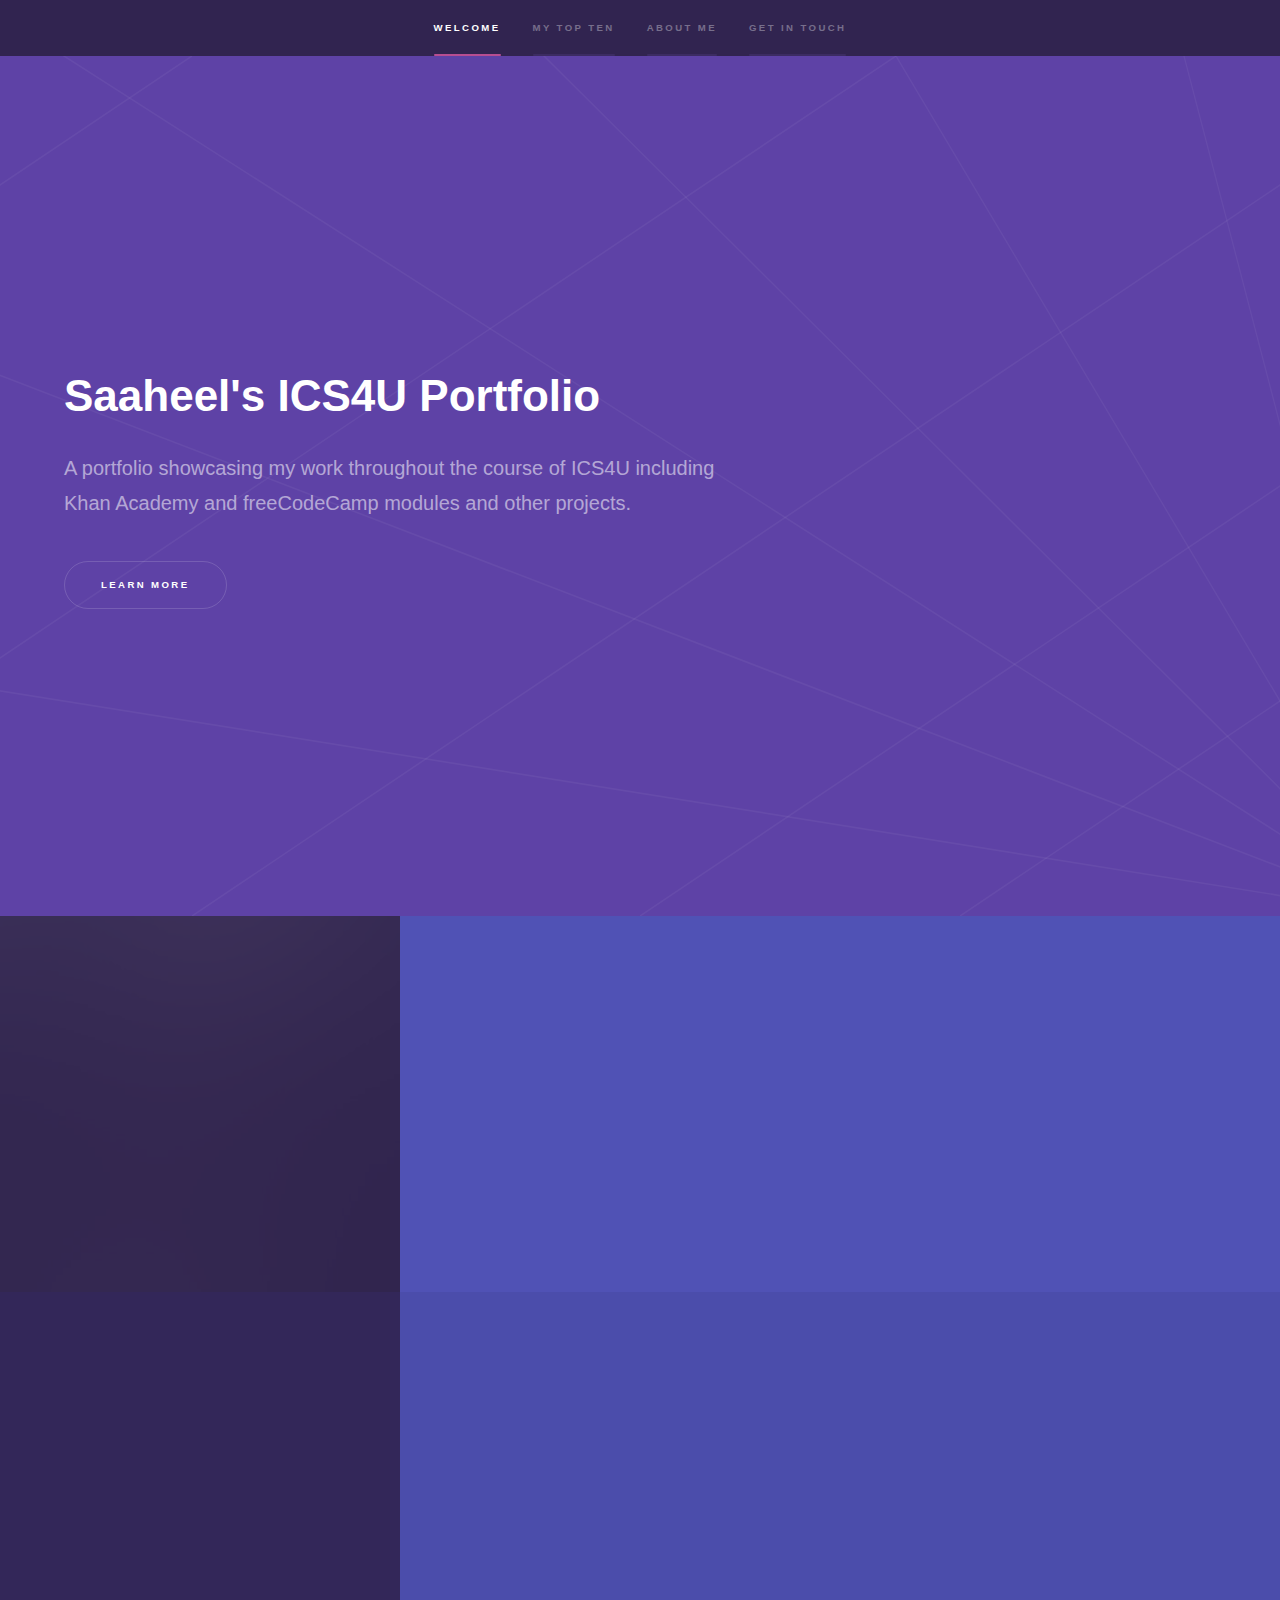
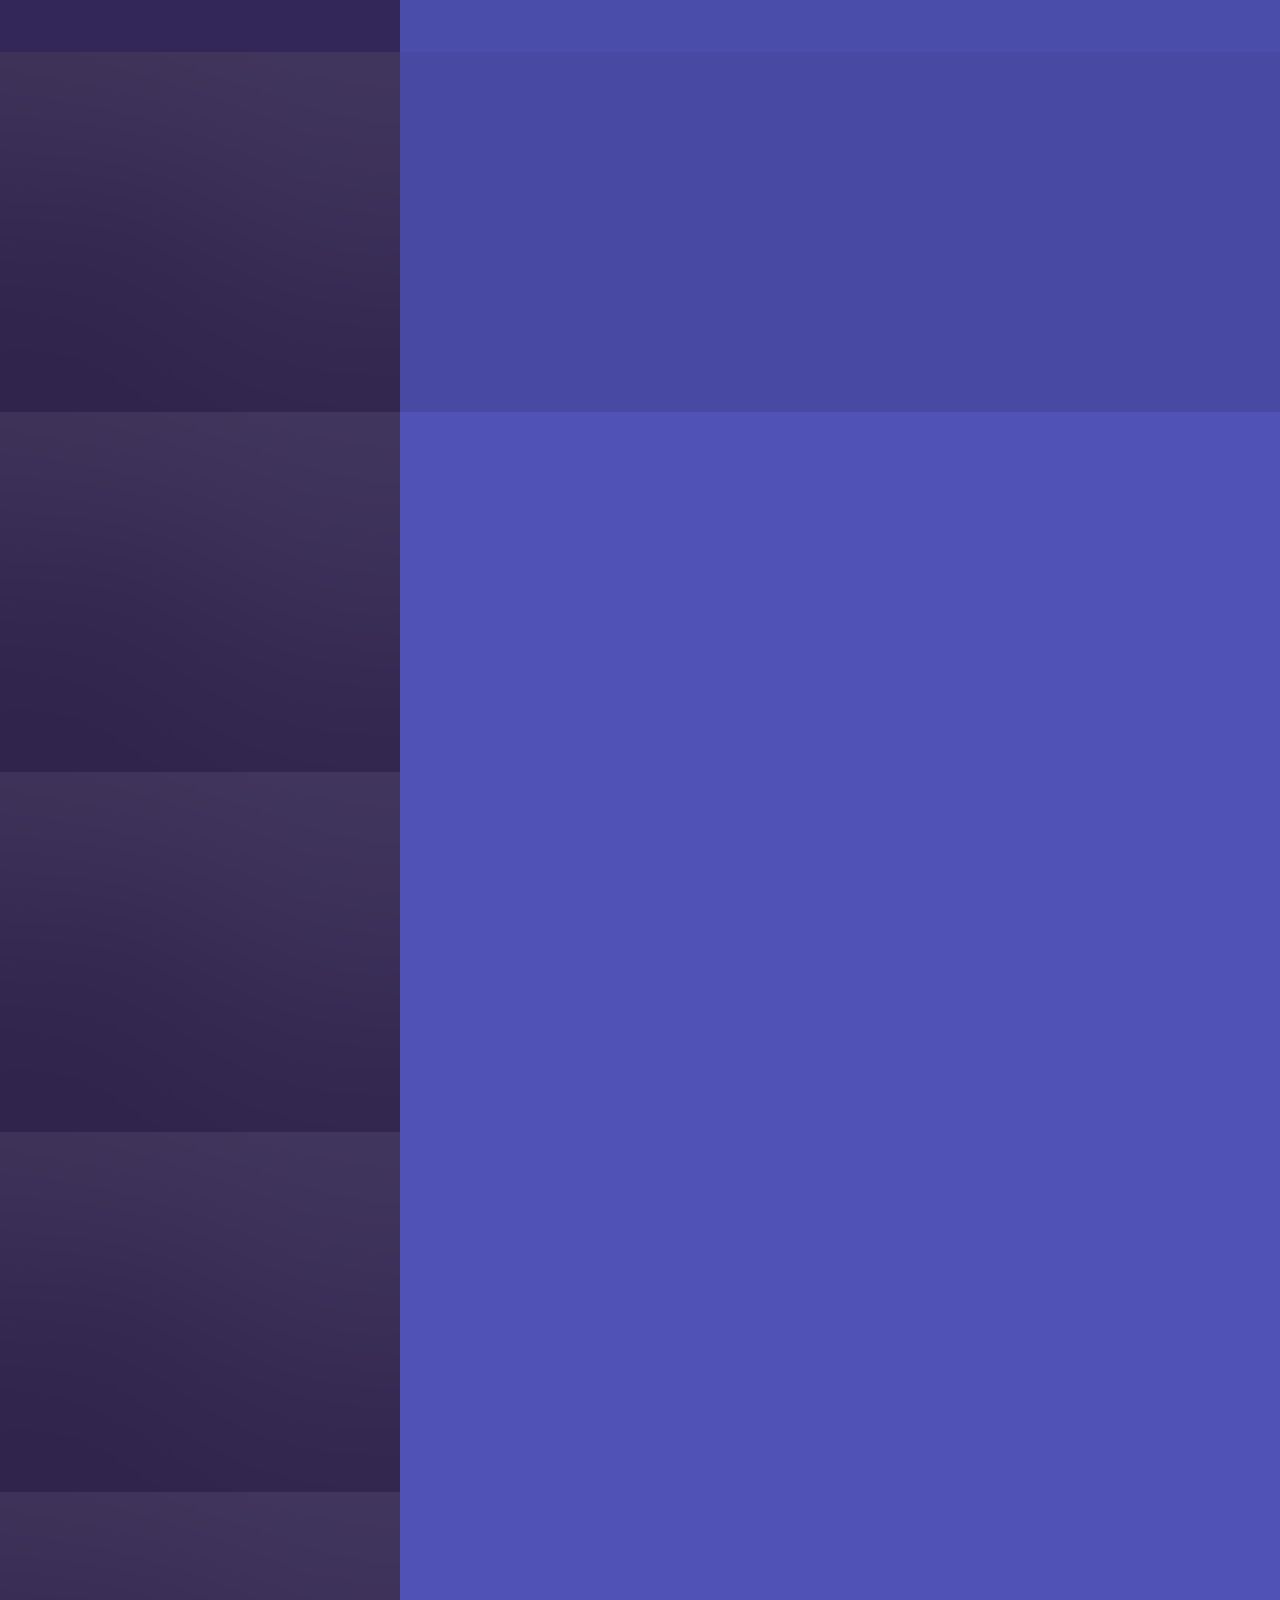
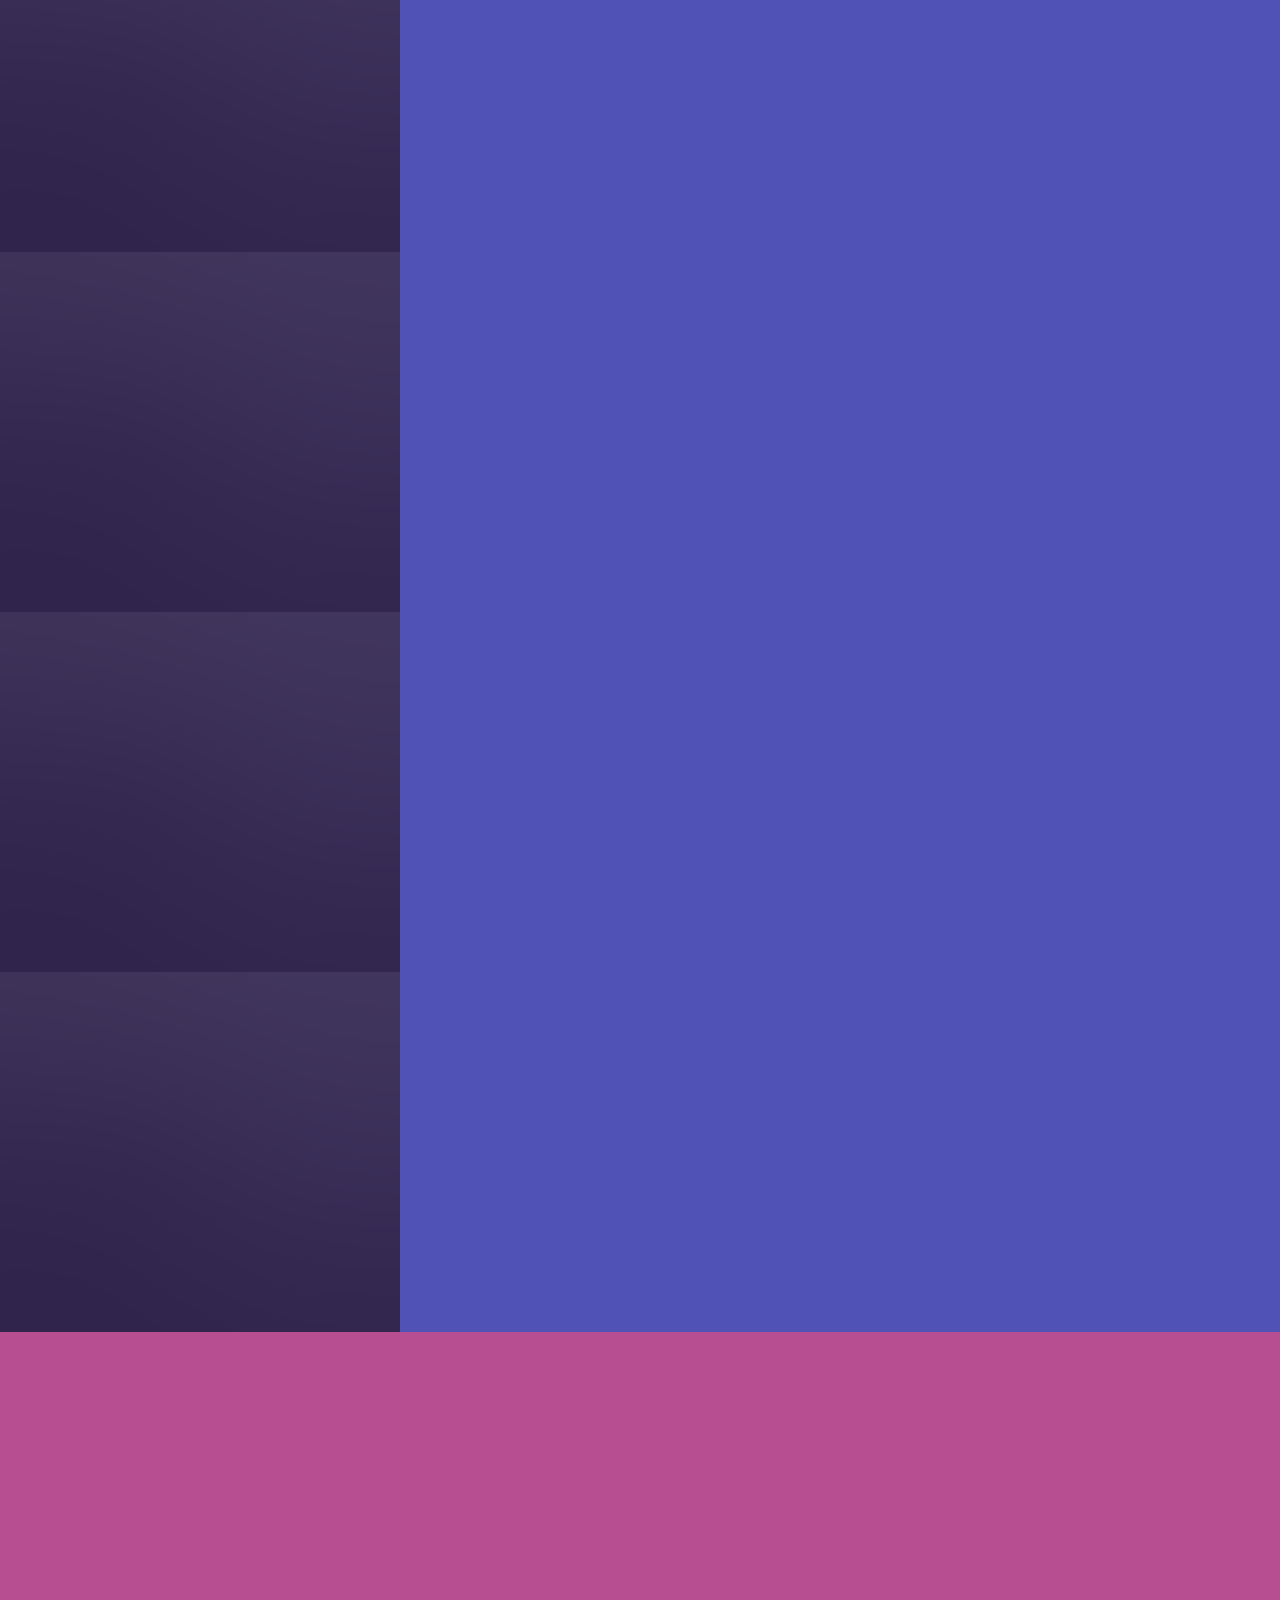
==== commit 29f118bc: "Updated Top 10: Metaballs" ====
--- a/index.html
+++ b/index.html
@@ -6,7 +6,7 @@
 -->
 <html>
 	<head>
-		<title>Hyperspace by HTML5 UP</title>
+		<title>Saaheel's ICS4U Portfolio</title>
 		<meta charset="utf-8" />
 		<meta name="viewport" content="width=device-width, initial-scale=1, user-scalable=no" />
 		<link rel="stylesheet" href="assets/css/main.css" />
@@ -45,6 +45,19 @@
 				<!-- One -->
 					<section id="one" class="wrapper style2 spotlights">
 						<section>
+							<a href="#" class="image"><img src="images/pic02.jpg" alt="" data-position="top center" /></a>
+							<div class="content">
+								<div class="inner">
+									<h2>Metaballs Coding Challenge Refactoring</h2>
+									<p>As part of the summative project I took The Coding Train's (Dan Shiffman) Coding Challenge, Metaballs 
+									and creatively refactored it in a object-oriented way. As the metaballs collide with the edges of the canvas,
+									they speed up. There is also a counter at the top for how many times the canvas edges are hit.</p>
+									<ul class="actions">
+										<li><a href="generic.html" class="button">Learn more</a></li>
+									</ul>
+								</div>
+							</div>
+						</section><section>
 							<a href="#" class="image"><img src="images/Intro to JS.gif" alt="" data-position="center center" /></a>
 							<div class="content">
 								<div class="inner">
@@ -58,18 +71,7 @@
 								</div>
 							</div>
 						</section>
-						<section>
-							<a href="#" class="image"><img src="images/pic02.jpg" alt="" data-position="top center" /></a>
-							<div class="content">
-								<div class="inner">
-									<h2>Feugiat consequat</h2>
-									<p>Phasellus convallis elit id ullamcorper pulvinar. Duis aliquam turpis mauris, eu ultricies erat malesuada quis. Aliquam dapibus.</p>
-									<ul class="actions">
-										<li><a href="generic.html" class="button">Learn more</a></li>
-									</ul>
-								</div>
-							</div>
-						</section>
+						
 						<section>
 							<a href="#" class="image"><img src="images/pic03.jpg" alt="" data-position="25% 25%" /></a>
 							<div class="content">
@@ -291,4 +293,4 @@
 			<script src="assets/js/main.js"></script>
 
 	</body>
-</html>+</html>
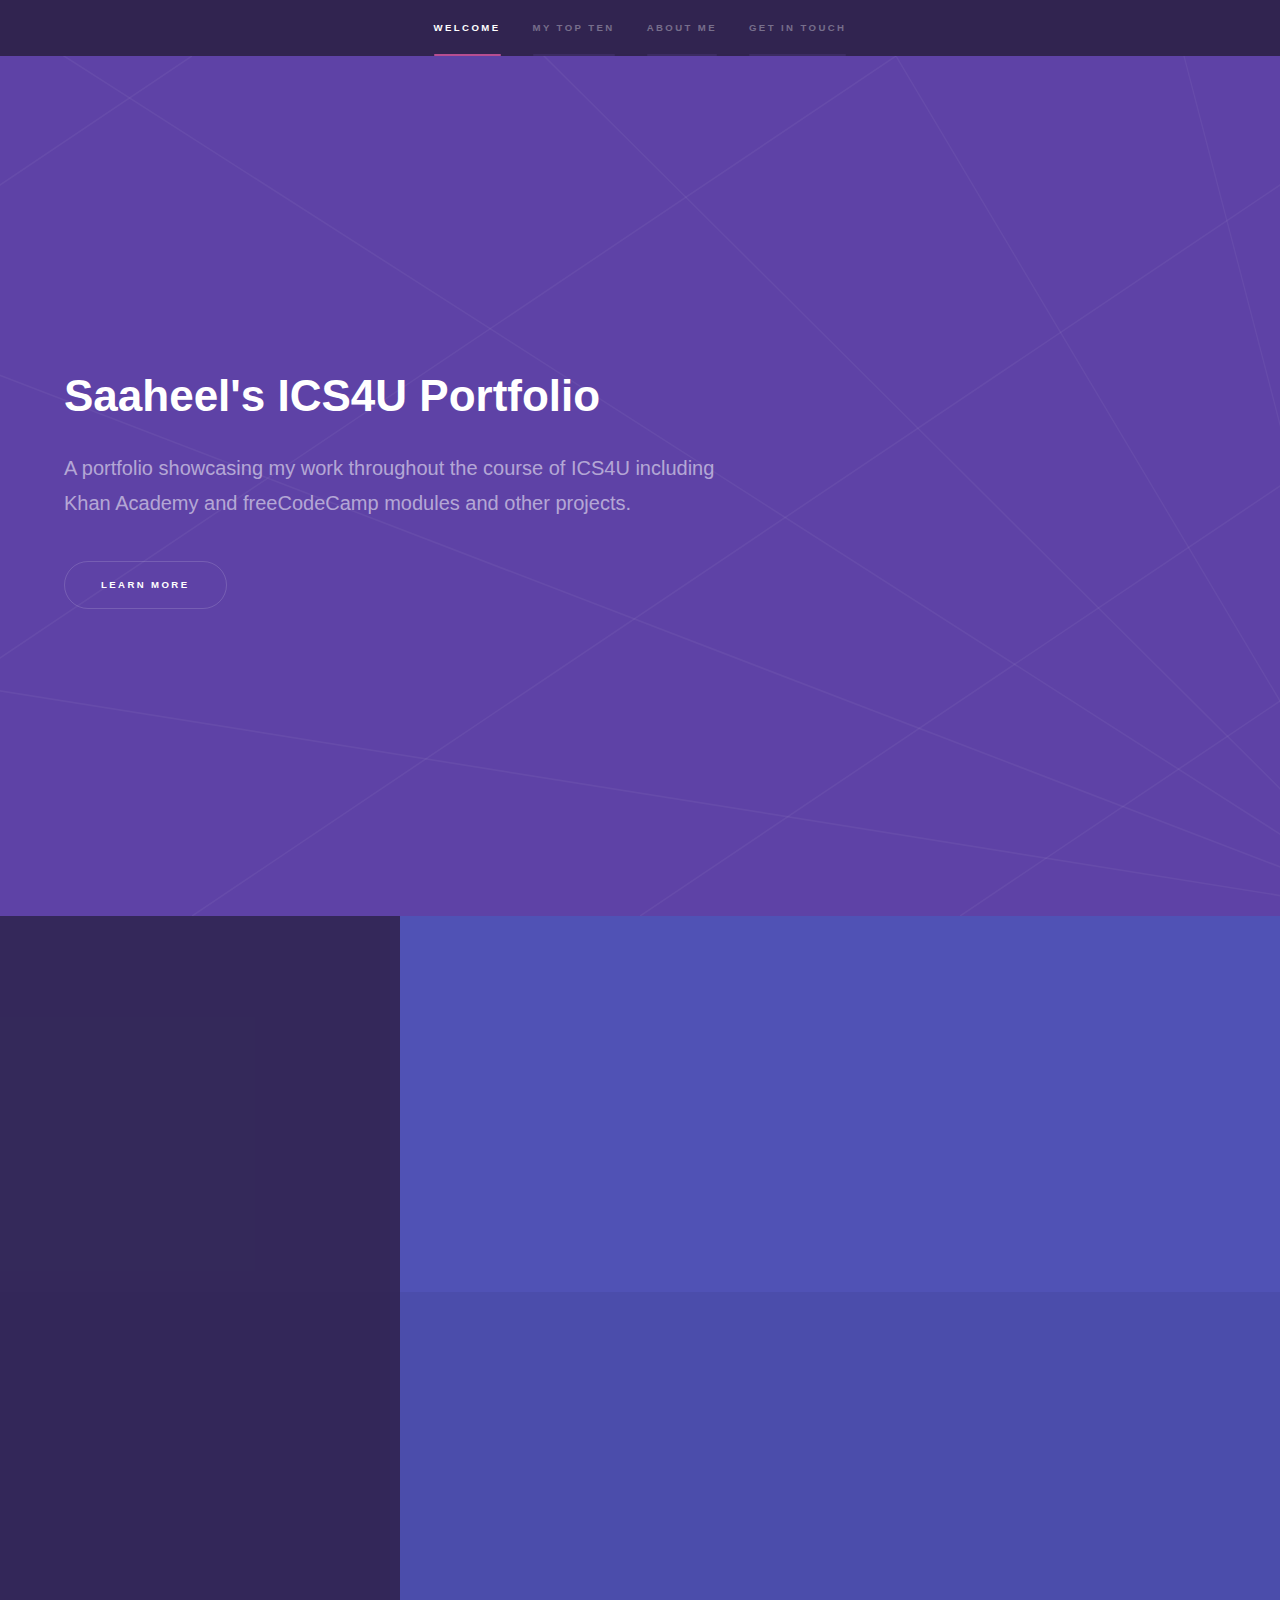
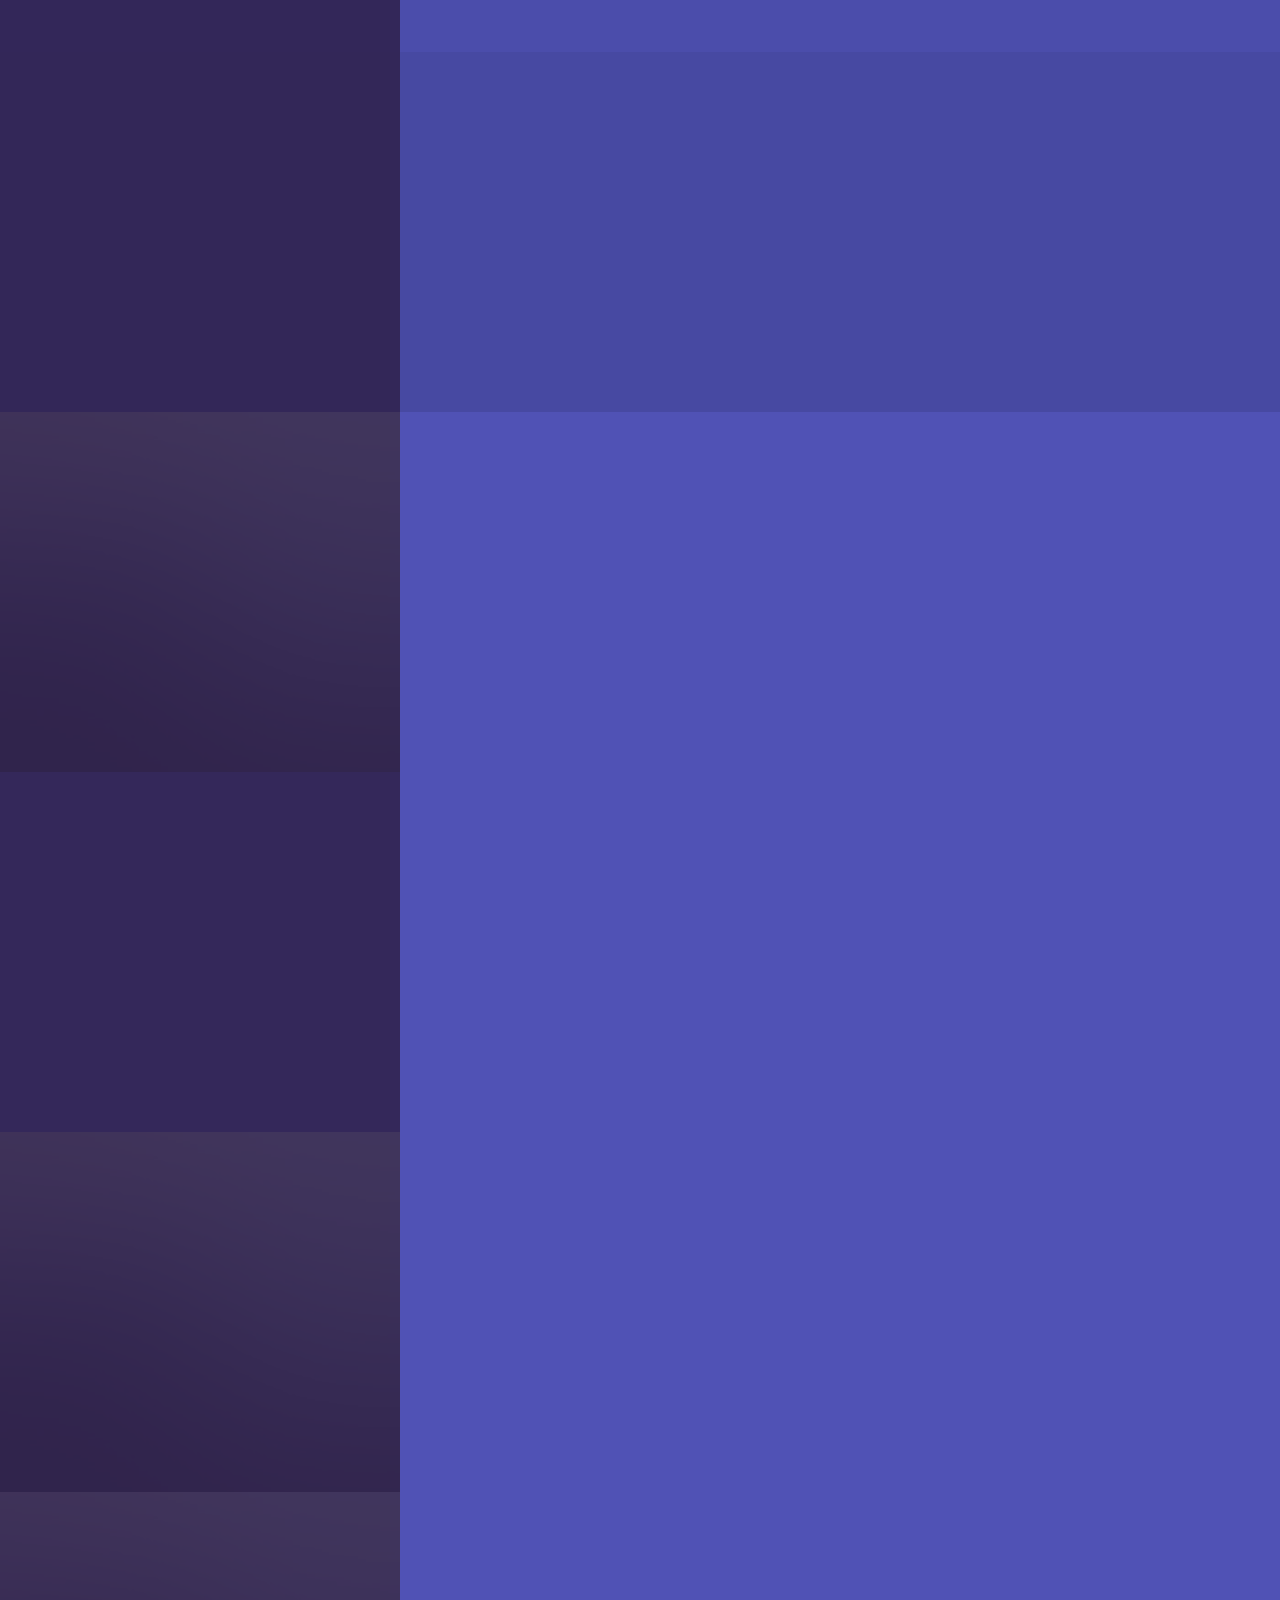
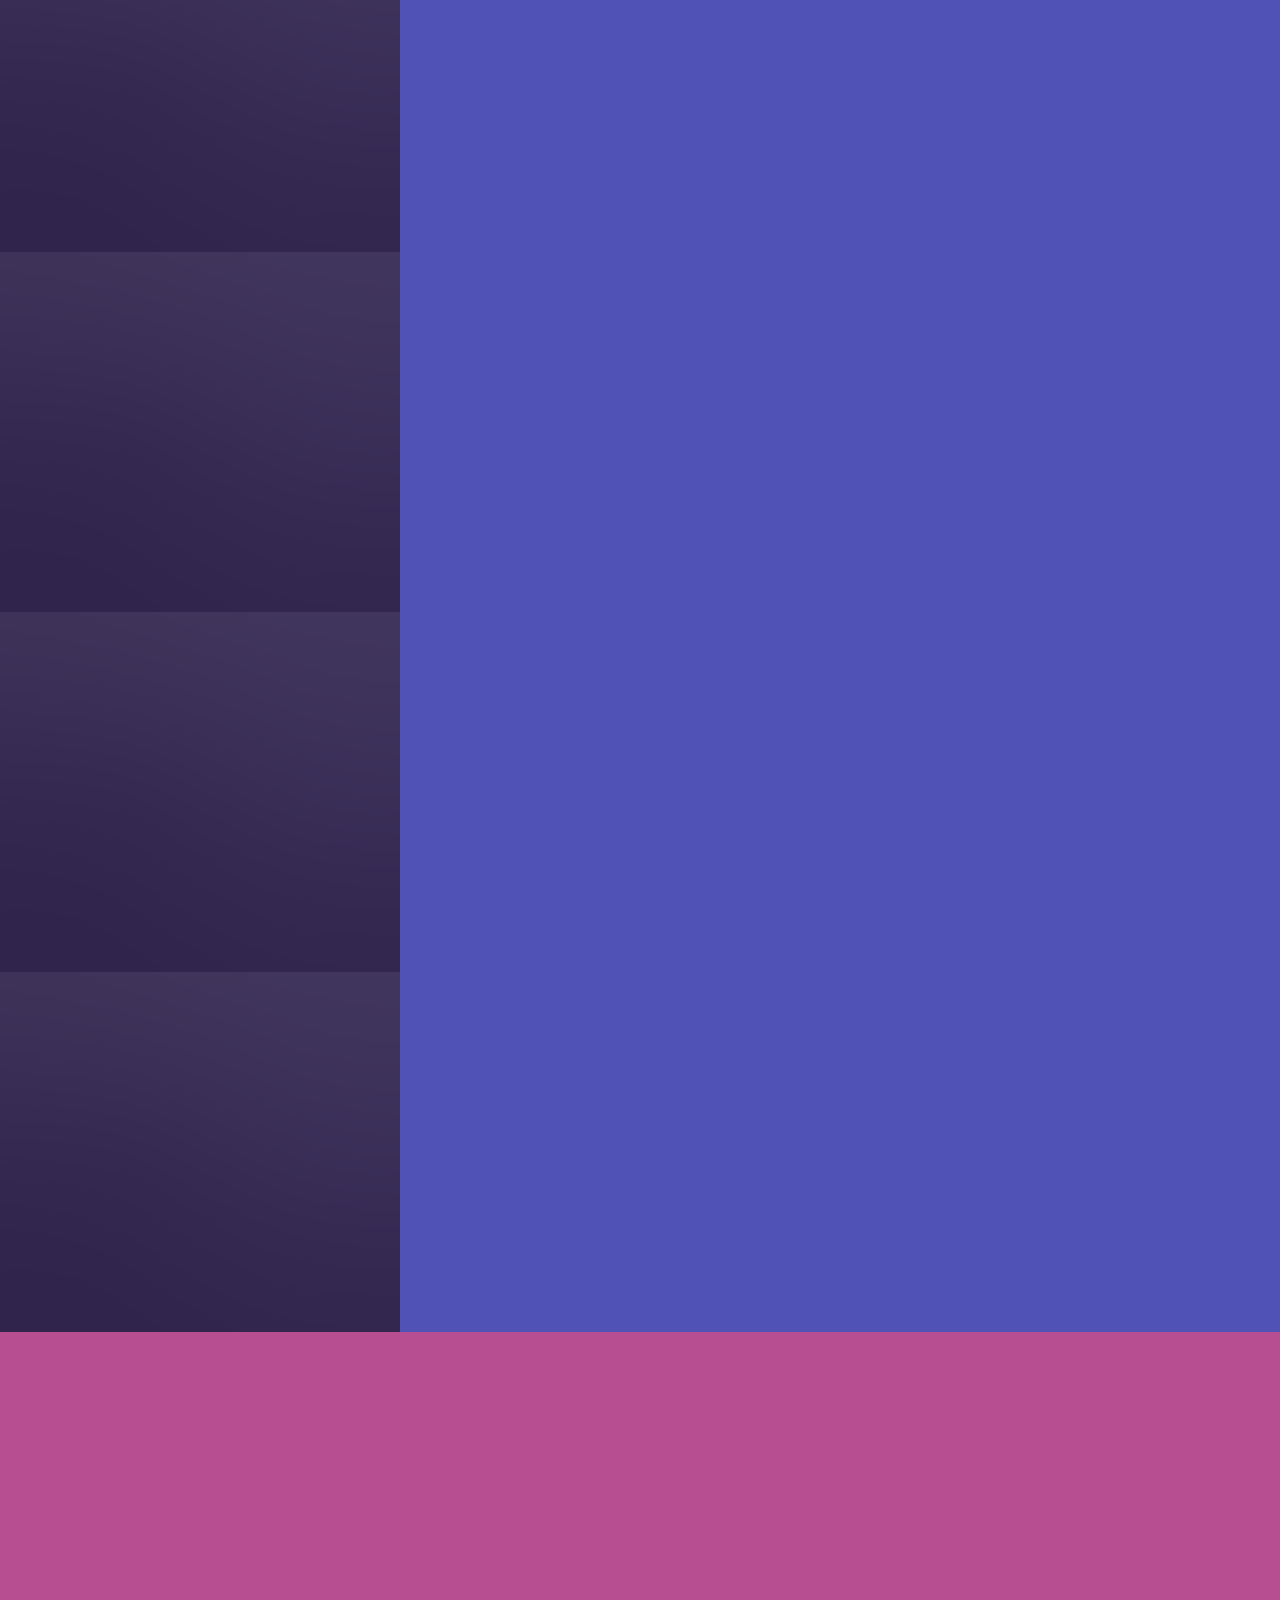
==== commit d28694db: "index v.1.1" ====
--- a/index.html
+++ b/index.html
@@ -14,54 +14,98 @@
 	</head>
 	<body class="is-preload">
 
-		<!-- Sidebar -->
-			<section id="sidebar">
-				<div class="inner">
-					<nav>
-						<ul>
-							<li><a href="#intro">Welcome</a></li>
-							<li><a href="#one">My Top Ten</a></li>
-							<li><a href="#two">About Me</a></li>
-							<li><a href="#three">Get in touch</a></li>
+	<!-- Sidebar -->
+		<section id="sidebar">
+			<div class="inner">
+				<nav>
+					<ul>
+						<li><a href="#intro">Welcome</a></li>
+						<li><a href="#one">My Top Ten</a></li>
+						<li><a href="#two">About Me</a></li>
+						<li><a href="#three">Get in touch</a></li>
+					</ul>
+				</nav>
+			</div>
+		</section>
+
+	<!-- Wrapper -->
+	<div id="wrapper">
+			<!-- Intro -->
+				<section id="intro" class="wrapper style1 fullscreen fade-up">
+					<div class="inner">
+						<h1>Saaheel's ICS4U Portfolio</h1>
+						<p>A portfolio showcasing my work throughout the course of ICS4U including <br> Khan Academy and freeCodeCamp modules and other projects.</p>
+						<ul class="actions">
+							<li><a href="#one" class="button scrolly">Learn more</a></li>
 						</ul>
-					</nav>
+					</div>
+				</section>
+
+	<!-- One -->
+		<section id="one" class="wrapper style2 spotlights">
+			<section>
+				<a href="#" class="image"><img src="images/Metaballs.gif" alt="" data-position="top center" /></a>
+				<div class="content">
+					<div class="inner">
+						<h2>1. Metaballs Coding Challenge Refactoring</h2>
+						<p>As part of the summative project I took The Coding Train's (Dan Shiffman) Coding Challenge, Metaballs, 
+						and creatively refactored it in a object-oriented way. As the metaballs collide with the edges of the canvas,
+						they speed up. There is also a counter at the top for how many times the canvas edges are hit.</p>
+						<ul class="actions">
+							<li><a href="generic.html" class="button">Learn more</a></li>
+						</ul>
+					</div>
 				</div>
 			</section>
 
-		<!-- Wrapper -->
-			<div id="wrapper">
-
-				<!-- Intro -->
-					<section id="intro" class="wrapper style1 fullscreen fade-up">
-						<div class="inner">
-							<h1>Saaheel's ICS4U Portfolio</h1>
-							<p>A portfolio showcasing my work throughout the course of ICS4U including <br> Khan Academy and freeCodeCamp modules and other projects.</p>
-							<ul class="actions">
-								<li><a href="#one" class="button scrolly">Learn more</a></li>
-							</ul>
-						</div>
-					</section>
-
-				<!-- One -->
-					<section id="one" class="wrapper style2 spotlights">
-						<section>
-							<a href="#" class="image"><img src="images/pic02.jpg" alt="" data-position="top center" /></a>
-							<div class="content">
-								<div class="inner">
-									<h2>Metaballs Coding Challenge Refactoring</h2>
-									<p>As part of the summative project I took The Coding Train's (Dan Shiffman) Coding Challenge, Metaballs 
-									and creatively refactored it in a object-oriented way. As the metaballs collide with the edges of the canvas,
-									they speed up. There is also a counter at the top for how many times the canvas edges are hit.</p>
-									<ul class="actions">
-										<li><a href="generic.html" class="button">Learn more</a></li>
-									</ul>
-								</div>
-							</div>
-						</section><section>
-							<a href="#" class="image"><img src="images/Intro to JS.gif" alt="" data-position="center center" /></a>
-							<div class="content">
-								<div class="inner">
-									<h2>Intro to JS: Drawing & Animation</h2>
+	<section>
+		<a href="#" class="image"><img src="images/RPSMicrobits.gif" alt="" data-position="25% 25%" /></a>
+		<div class="content">
+			<div class="inner">
+				<h2>2. Workflow: MicroBit</h2>
+				<p>This assignment allowed me to use one of the numerous functions of the embedded system known as the <a href="https://microbit.org/">MicroBit</a>. I looked at the 
+					Accelerometer feature of the device to implement the game <em>Rock, Paper Scissors!</em> which is played between two microbits.  
+				</p>
+				<ul class="actions">
+					<li><a href="generic.html" class="button">Learn more</a></li>
+				</ul>
+			</div>
+		</div>
+	</section>
+
+	<section>
+		<a href="#" class="image"><img src="images/Hackathon.gif" alt="" data-position="25% 25%" /></a>
+		<div class="content">
+			<div class="inner">
+				<h2>3. Hackathon AYJ HACKeD</h2>
+				<p>I worked as part of a group to create an instructional origami app for this in-class hackathon. The app is called <em>gOri</em> and 
+					provides the user with a few origami tutorials that are easy to understand and follow which serve as an accessible destress method.
+				</p>
+				<ul class="actions">
+					<li><a href="generic.html" class="button">Learn more</a></li>
+				</ul>
+			</div>
+		</div>
+	</section>
+
+						<section>
+							<a href="#" class="image"><img src="images/pic03.jpg" alt="" data-position="25% 25%" /></a>
+							<div class="content">
+								<div class="inner">
+									<h2>Ultricies aliquam</h2>
+									<p>Phasellus convallis elit id ullamcorper pulvinar. Duis aliquam turpis mauris, eu ultricies erat malesuada quis. Aliquam dapibus.</p>
+									<ul class="actions">
+										<li><a href="generic.html" class="button">Learn more</a></li>
+									</ul>
+								</div>
+							</div>
+						</section>
+
+						<section>
+							<a href="#" class="image"><img src="images/IntrotoJS.gif" alt="" data-position="center center" /></a>
+							<div class="content">
+								<div class="inner">
+									<h2>5. Intro to JS: Drawing & Animation</h2>
 									<p>This module helped me to familiarize myself with Javascript syntax and practices. It allowed me to dive into the basics of the 
 										language while using an artistic context of making drawings and animations which made it more appealing to dive into.
 									</p>
@@ -84,112 +128,87 @@
 								</div>
 							</div>
 						</section>
-						<section>
-							<a href="#" class="image"><img src="images/pic03.jpg" alt="" data-position="25% 25%" /></a>
-							<div class="content">
-								<div class="inner">
-									<h2>Ultricies aliquam</h2>
-									<p>Phasellus convallis elit id ullamcorper pulvinar. Duis aliquam turpis mauris, eu ultricies erat malesuada quis. Aliquam dapibus.</p>
-									<ul class="actions">
-										<li><a href="generic.html" class="button">Learn more</a></li>
-									</ul>
-								</div>
-							</div>
-						</section>
-						<section>
-							<a href="#" class="image"><img src="images/pic03.jpg" alt="" data-position="25% 25%" /></a>
-							<div class="content">
-								<div class="inner">
-									<h2>Ultricies aliquam</h2>
-									<p>Phasellus convallis elit id ullamcorper pulvinar. Duis aliquam turpis mauris, eu ultricies erat malesuada quis. Aliquam dapibus.</p>
-									<ul class="actions">
-										<li><a href="generic.html" class="button">Learn more</a></li>
-									</ul>
-								</div>
-							</div>
-						</section>
-						<section>
-							<a href="#" class="image"><img src="images/pic03.jpg" alt="" data-position="25% 25%" /></a>
-							<div class="content">
-								<div class="inner">
-									<h2>Ultricies aliquam</h2>
-									<p>Phasellus convallis elit id ullamcorper pulvinar. Duis aliquam turpis mauris, eu ultricies erat malesuada quis. Aliquam dapibus.</p>
-									<ul class="actions">
-										<li><a href="generic.html" class="button">Learn more</a></li>
-									</ul>
-								</div>
-							</div>
-						</section>
-						<section>
-							<a href="#" class="image"><img src="images/pic03.jpg" alt="" data-position="25% 25%" /></a>
-							<div class="content">
-								<div class="inner">
-									<h2>Ultricies aliquam</h2>
-									<p>Phasellus convallis elit id ullamcorper pulvinar. Duis aliquam turpis mauris, eu ultricies erat malesuada quis. Aliquam dapibus.</p>
-									<ul class="actions">
-										<li><a href="generic.html" class="button">Learn more</a></li>
-									</ul>
-								</div>
-							</div>
-						</section>
-						<section>
-							<a href="#" class="image"><img src="images/pic03.jpg" alt="" data-position="25% 25%" /></a>
-							<div class="content">
-								<div class="inner">
-									<h2>Ultricies aliquam</h2>
-									<p>Phasellus convallis elit id ullamcorper pulvinar. Duis aliquam turpis mauris, eu ultricies erat malesuada quis. Aliquam dapibus.</p>
-									<ul class="actions">
-										<li><a href="generic.html" class="button">Learn more</a></li>
-									</ul>
-								</div>
-							</div>
-						</section>
-						<section>
-							<a href="#" class="image"><img src="images/pic03.jpg" alt="" data-position="25% 25%" /></a>
-							<div class="content">
-								<div class="inner">
-									<h2>Ultricies aliquam</h2>
-									<p>Phasellus convallis elit id ullamcorper pulvinar. Duis aliquam turpis mauris, eu ultricies erat malesuada quis. Aliquam dapibus.</p>
-									<ul class="actions">
-										<li><a href="generic.html" class="button">Learn more</a></li>
-									</ul>
-								</div>
-							</div>
-						</section>
-						<section>
-							<a href="#" class="image"><img src="images/pic03.jpg" alt="" data-position="25% 25%" /></a>
-							<div class="content">
-								<div class="inner">
-									<h2>Ultricies aliquam</h2>
-									<p>Phasellus convallis elit id ullamcorper pulvinar. Duis aliquam turpis mauris, eu ultricies erat malesuada quis. Aliquam dapibus.</p>
-									<ul class="actions">
-										<li><a href="generic.html" class="button">Learn more</a></li>
-									</ul>
-								</div>
-							</div>
-						</section>
+
+						<section>
+							<a href="#" class="image"><img src="images/pic03.jpg" alt="" data-position="25% 25%" /></a>
+							<div class="content">
+								<div class="inner">
+									<h2>Ultricies aliquam</h2>
+									<p>Phasellus convallis elit id ullamcorper pulvinar. Duis aliquam turpis mauris, eu ultricies erat malesuada quis. Aliquam dapibus.</p>
+									<ul class="actions">
+										<li><a href="generic.html" class="button">Learn more</a></li>
+									</ul>
+								</div>
+							</div>
+						</section>
+
+						<section>
+							<a href="#" class="image"><img src="images/pic03.jpg" alt="" data-position="25% 25%" /></a>
+							<div class="content">
+								<div class="inner">
+									<h2>Ultricies aliquam</h2>
+									<p>Phasellus convallis elit id ullamcorper pulvinar. Duis aliquam turpis mauris, eu ultricies erat malesuada quis. Aliquam dapibus.</p>
+									<ul class="actions">
+										<li><a href="generic.html" class="button">Learn more</a></li>
+									</ul>
+								</div>
+							</div>
+						</section>
+
+						<section>
+							<a href="#" class="image"><img src="images/pic03.jpg" alt="" data-position="25% 25%" /></a>
+							<div class="content">
+								<div class="inner">
+									<h2>Ultricies aliquam</h2>
+									<p>Phasellus convallis elit id ullamcorper pulvinar. Duis aliquam turpis mauris, eu ultricies erat malesuada quis. Aliquam dapibus.</p>
+									<ul class="actions">
+										<li><a href="generic.html" class="button">Learn more</a></li>
+									</ul>
+								</div>
+							</div>
+						</section>
+
+						<section>
+							<a href="#" class="image"><img src="images/pic03.jpg" alt="" data-position="25% 25%" /></a>
+							<div class="content">
+								<div class="inner">
+									<h2>Ultricies aliquam</h2>
+									<p>Phasellus convallis elit id ullamcorper pulvinar. Duis aliquam turpis mauris, eu ultricies erat malesuada quis. Aliquam dapibus.</p>
+									<ul class="actions">
+										<li><a href="generic.html" class="button">Learn more</a></li>
+									</ul>
+								</div>
+							</div>
+						</section>
+
 					</section>
 
 				<!-- Two -->
 					<section id="two" class="wrapper style3 fade-up">
 						<div class="inner">
-							<h2>What we do</h2>
-							<p>Phasellus convallis elit id ullamcorper pulvinar. Duis aliquam turpis mauris, eu ultricies erat malesuada quis. Aliquam dapibus, lacus eget hendrerit bibendum, urna est aliquam sem, sit amet imperdiet est velit quis lorem.</p>
+							<h2>About Me</h2>
+							<p>My name is Saaheel Muniir and at this time I am currently a Grade 11 student at A.Y. Jackson Secondary School who has taken ICS4U this semester. Below
+								are some of my other interests and hobbies.
+							</p>
 							<div class="features">
 								<section>
 									<span class="icon solid major fa-code"></span>
-									<h3>Lorem ipsum amet</h3>
-									<p>Phasellus convallis elit id ullam corper amet et pulvinar. Duis aliquam turpis mauris, sed ultricies erat dapibus.</p>
+									<h3>Video Editing and VFX</h3>
+									<p>I enjoy video editing and especially creating special effects from movies, TV shows and video games.</p>
 								</section>
 								<section>
 									<span class="icon solid major fa-lock"></span>
-									<h3>Aliquam sed nullam</h3>
-									<p>Phasellus convallis elit id ullam corper amet et pulvinar. Duis aliquam turpis mauris, sed ultricies erat dapibus.</p>
+									<h3>Guitar Playing</h3>
+									<p>I have been playing the guitar for about 3 years now. My preferred genres are metal and rock. I have learned through using online YouTube
+										tutorials as well as guitar tablature, also known as tabs.
+									</p>
 								</section>
 								<section>
 									<span class="icon solid major fa-cog"></span>
-									<h3>Sed erat ullam corper</h3>
-									<p>Phasellus convallis elit id ullam corper amet et pulvinar. Duis aliquam turpis mauris, sed ultricies erat dapibus.</p>
+									<h3>Painting</h3>
+									<p>This hobby is very recent and I haven't decided if I will keep this as a hobby, however, I did my first painting recently
+										and I found it quite enjoyable and relaxing. It took me away from my stress and gave me something I could show for.
+									</p>
 								</section>
 								<section>
 									<span class="icon solid major fa-desktop"></span>
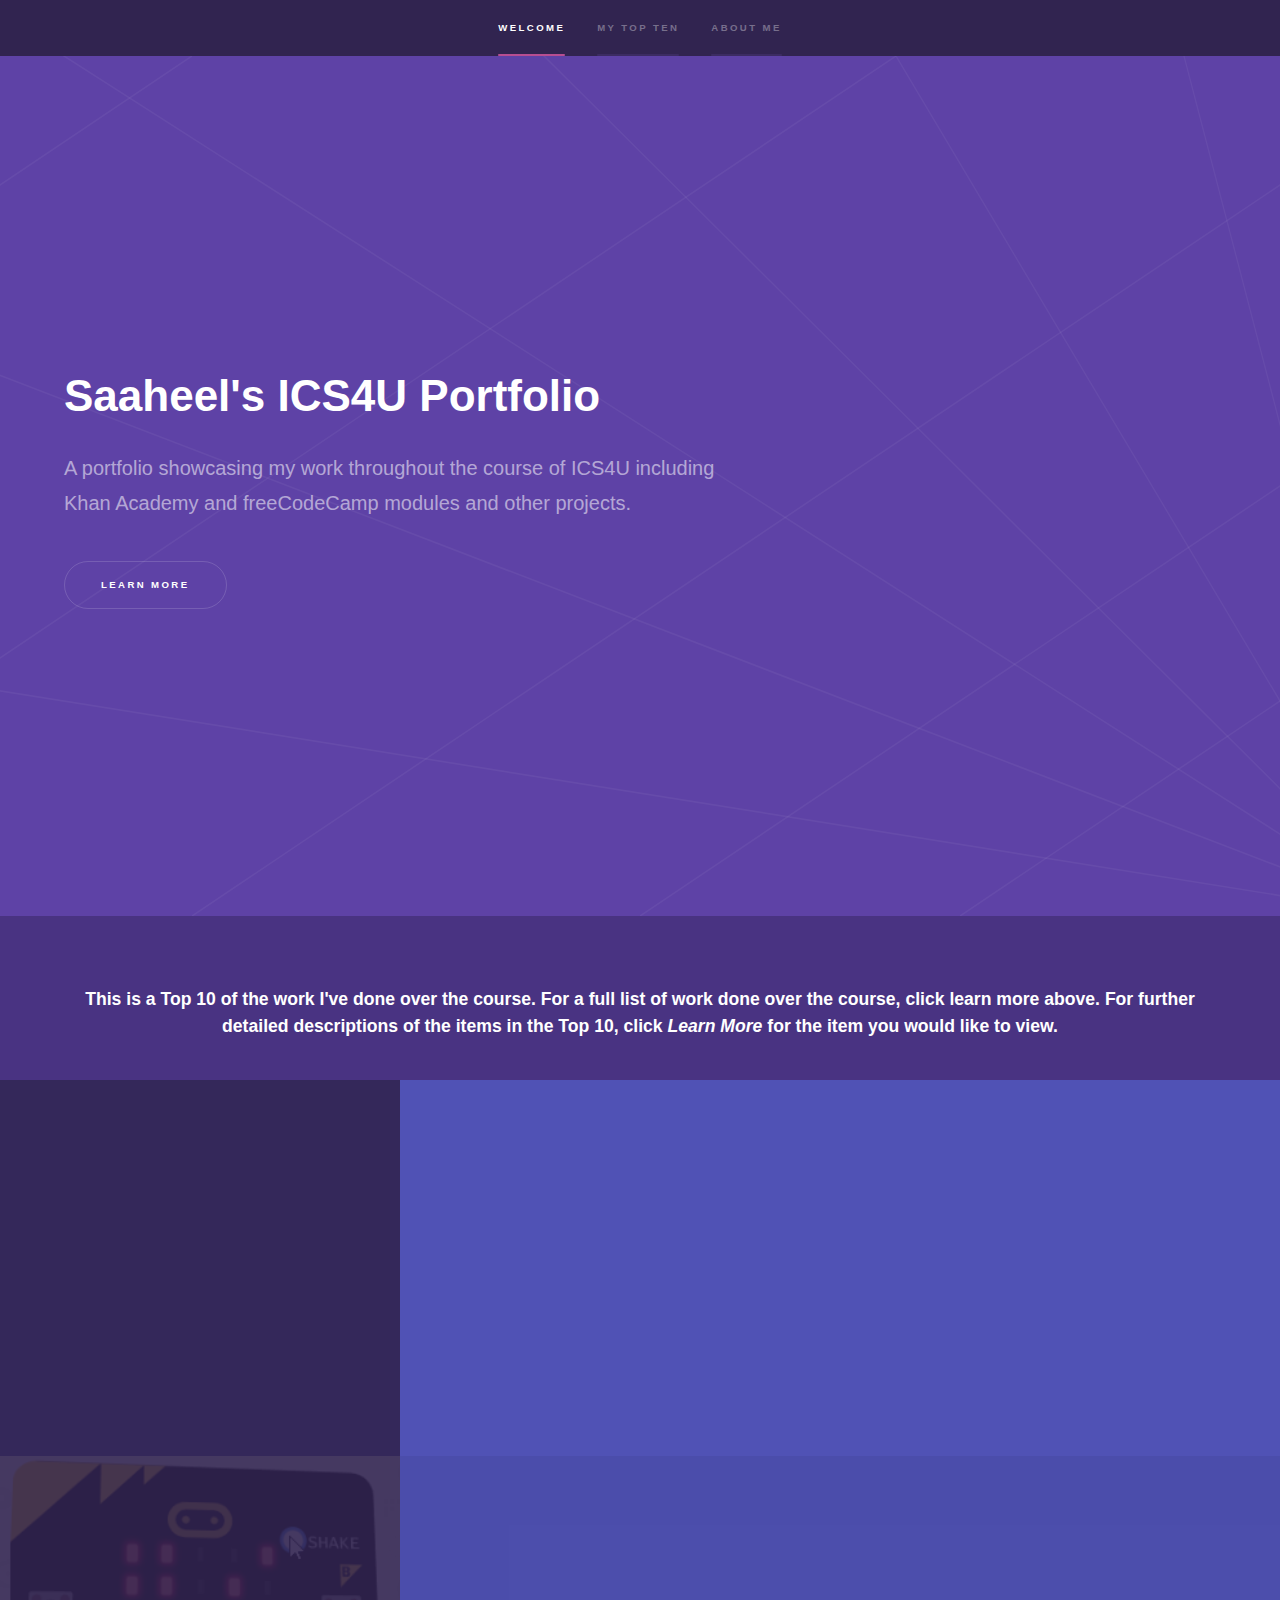
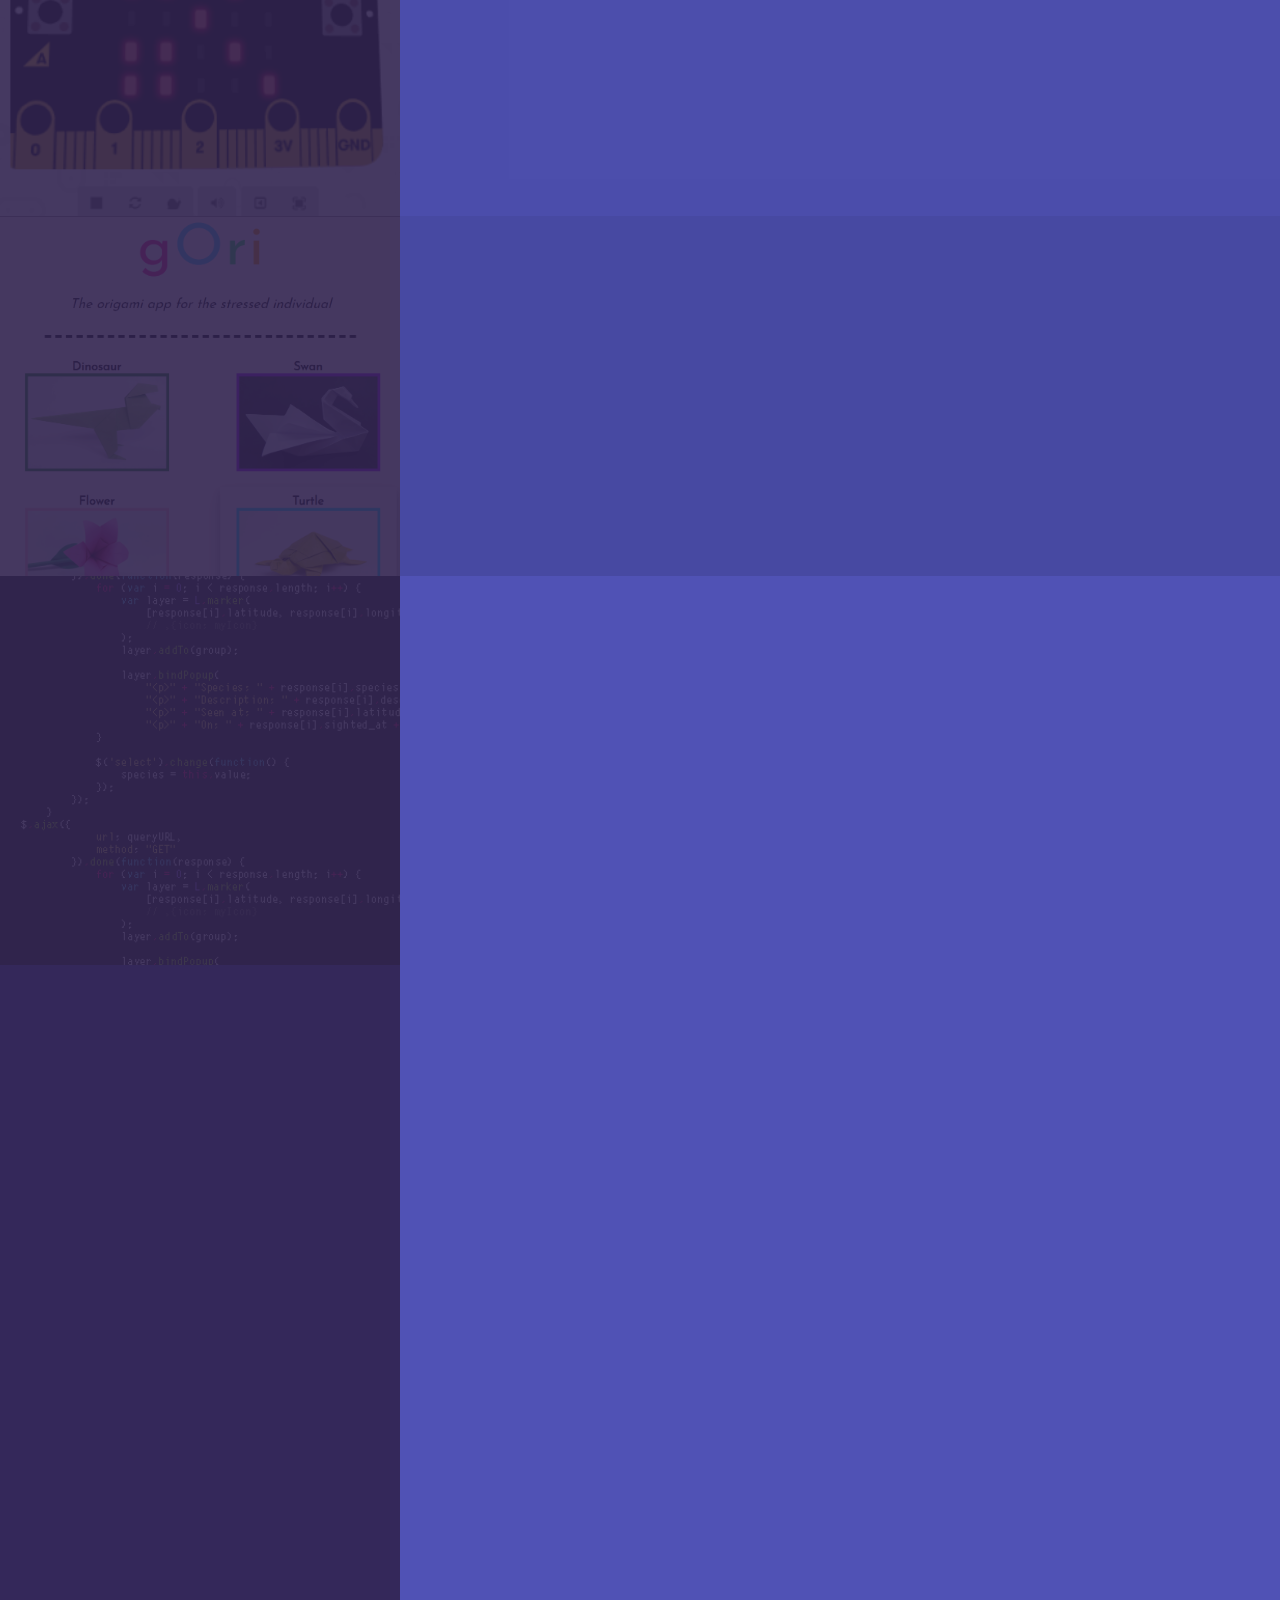
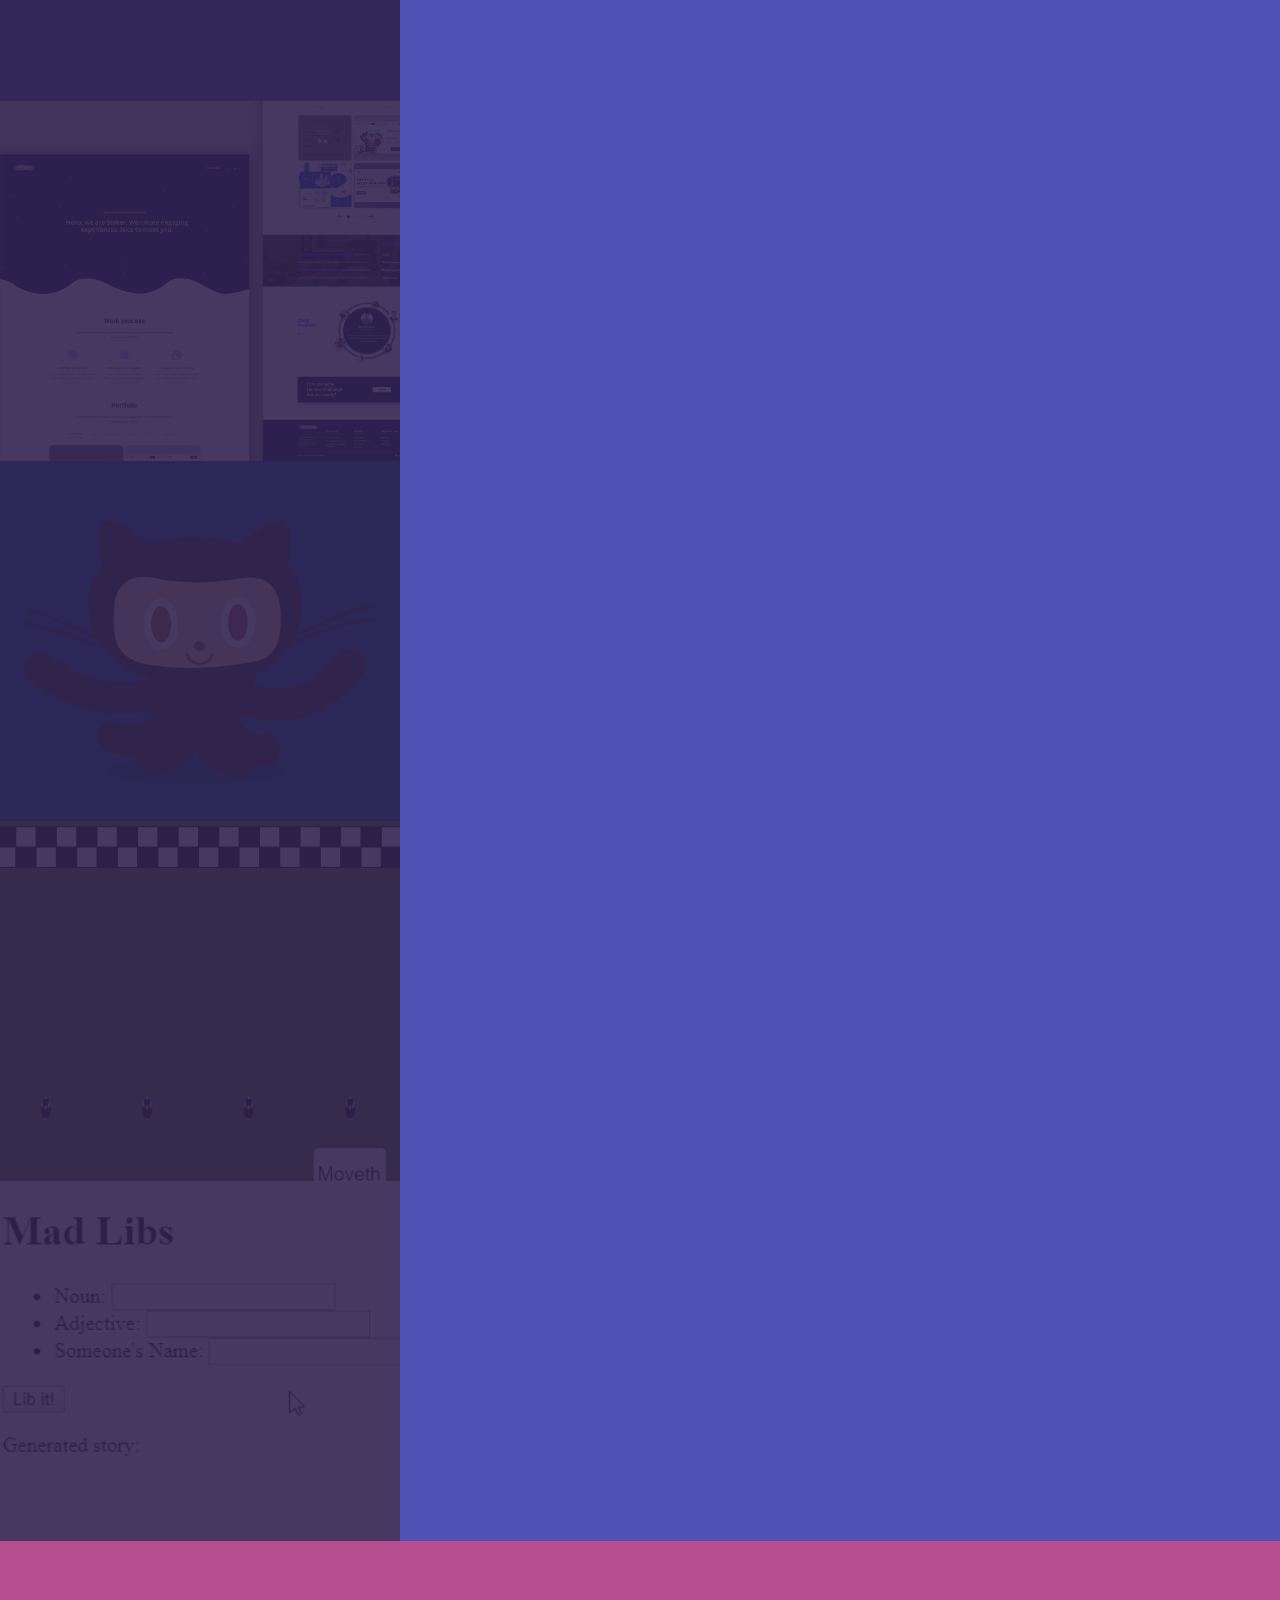
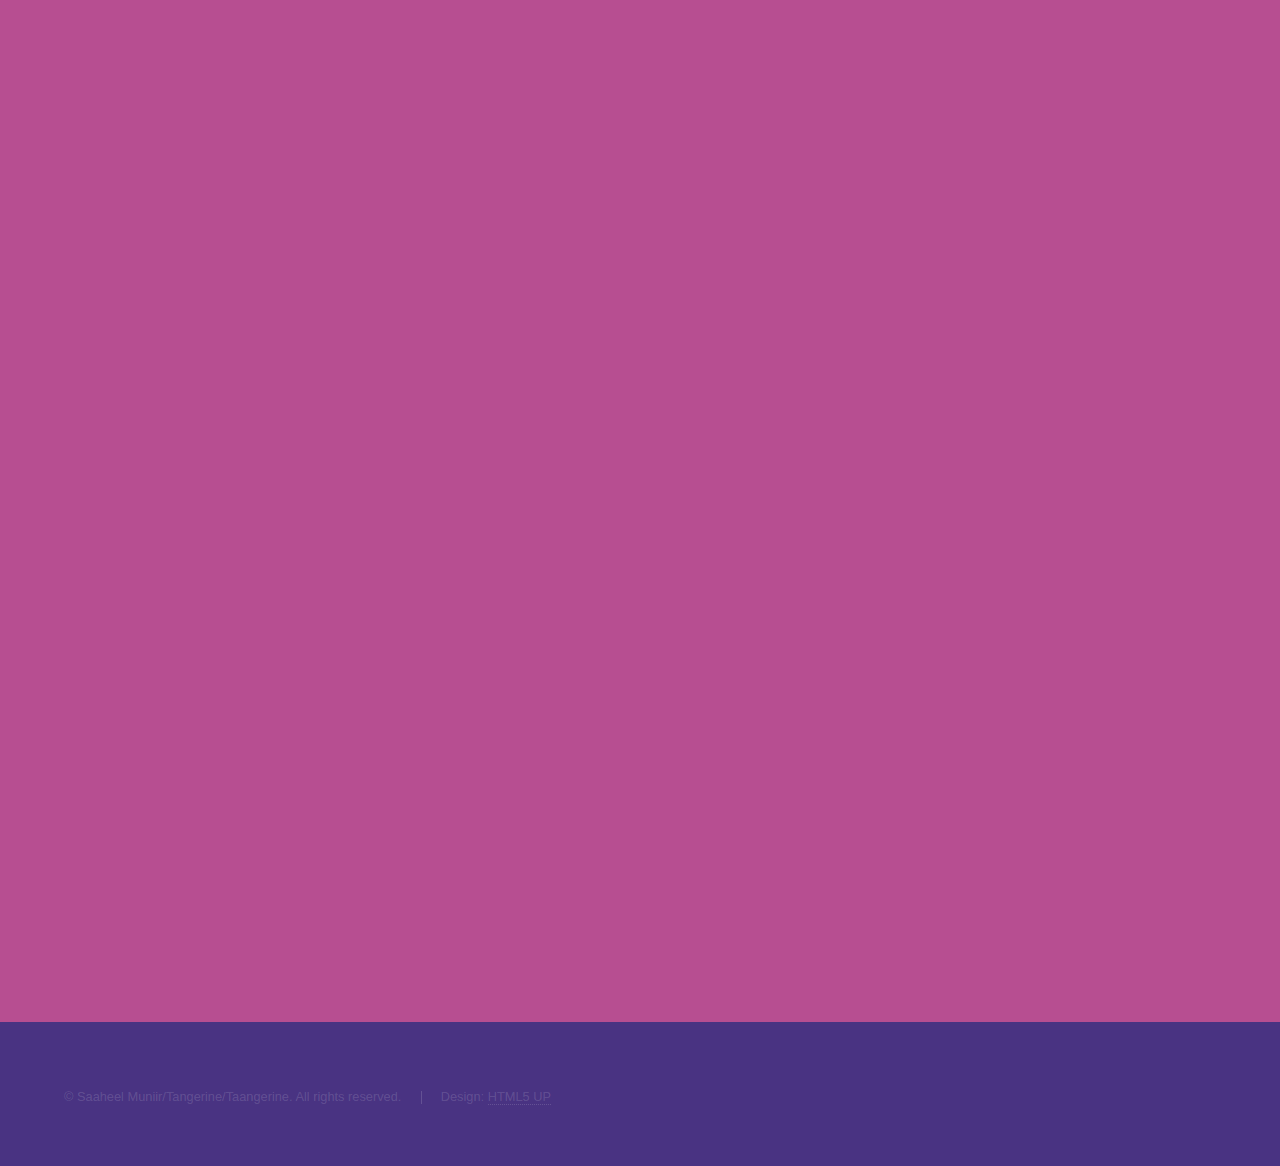
==== commit e9bee217: "index v.1.3" ====
--- a/index.html
+++ b/index.html
@@ -22,7 +22,7 @@
 						<li><a href="#intro">Welcome</a></li>
 						<li><a href="#one">My Top Ten</a></li>
 						<li><a href="#two">About Me</a></li>
-						<li><a href="#three">Get in touch</a></li>
+						<!--<li><a href="#three">Get in touch</a></li>-->
 					</ul>
 				</nav>
 			</div>
@@ -36,11 +36,19 @@
 						<h1>Saaheel's ICS4U Portfolio</h1>
 						<p>A portfolio showcasing my work throughout the course of ICS4U including <br> Khan Academy and freeCodeCamp modules and other projects.</p>
 						<ul class="actions">
-							<li><a href="#one" class="button scrolly">Learn more</a></li>
+							<li><a href="Modules & Projects.html" class="button scrolly">Learn more</a></li>
 						</ul>
 					</div>
 				</section>
-
+				<section id="footer" class="wrapper style1-alt">
+					<div class="inner">
+						<h2 class="menu">
+							<h3 style="text-align: center;">This is a Top 10 of the work I've done over the course. For a full list of work done over the course, click learn more above. For 
+								further detailed descriptions of the items in the Top 10, click <em>Learn More</em> for the item you would like to view.
+							</h3>
+						</h2>
+					</div>
+				</section>
 	<!-- One -->
 		<section id="one" class="wrapper style2 spotlights">
 			<section>
@@ -52,7 +60,7 @@
 						and creatively refactored it in a object-oriented way. As the metaballs collide with the edges of the canvas,
 						they speed up. There is also a counter at the top for how many times the canvas edges are hit.</p>
 						<ul class="actions">
-							<li><a href="generic.html" class="button">Learn more</a></li>
+							<li><a href="Coding Challenge Metaballs.html" class="button">Learn more</a></li>
 						</ul>
 					</div>
 				</div>
@@ -67,121 +75,131 @@
 					Accelerometer feature of the device to implement the game <em>Rock, Paper Scissors!</em> which is played between two microbits.  
 				</p>
 				<ul class="actions">
-					<li><a href="generic.html" class="button">Learn more</a></li>
-				</ul>
-			</div>
-		</div>
-	</section>
-
-	<section>
-		<a href="#" class="image"><img src="images/Hackathon.gif" alt="" data-position="25% 25%" /></a>
-		<div class="content">
-			<div class="inner">
-				<h2>3. Hackathon AYJ HACKeD</h2>
+					<li><a href="Workflow Microbit.html" class="button">Learn more</a></li>
+				</ul>
+			</div>
+		</div>
+	</section>
+
+	<section>
+		<a href="#" class="image"><img src="images/gOri.png" alt="" data-position="50% 25%" /></a>
+		<div class="content">
+			<div class="inner">
+				<h2>3. Hackathon: HACKeD</h2>
 				<p>I worked as part of a group to create an instructional origami app for this in-class hackathon. The app is called <em>gOri</em> and 
 					provides the user with a few origami tutorials that are easy to understand and follow which serve as an accessible destress method.
 				</p>
 				<ul class="actions">
-					<li><a href="generic.html" class="button">Learn more</a></li>
-				</ul>
-			</div>
-		</div>
-	</section>
-
-						<section>
-							<a href="#" class="image"><img src="images/pic03.jpg" alt="" data-position="25% 25%" /></a>
-							<div class="content">
-								<div class="inner">
-									<h2>Ultricies aliquam</h2>
-									<p>Phasellus convallis elit id ullamcorper pulvinar. Duis aliquam turpis mauris, eu ultricies erat malesuada quis. Aliquam dapibus.</p>
-									<ul class="actions">
-										<li><a href="generic.html" class="button">Learn more</a></li>
-									</ul>
-								</div>
-							</div>
-						</section>
-
-						<section>
-							<a href="#" class="image"><img src="images/IntrotoJS.gif" alt="" data-position="center center" /></a>
-							<div class="content">
-								<div class="inner">
-									<h2>5. Intro to JS: Drawing & Animation</h2>
-									<p>This module helped me to familiarize myself with Javascript syntax and practices. It allowed me to dive into the basics of the 
-										language while using an artistic context of making drawings and animations which made it more appealing to dive into.
-									</p>
-									<ul class="actions">
-										<li><a href="generic.html" class="button">Learn more</a></li>
-									</ul>
-								</div>
-							</div>
-						</section>
+					<li><a href="Hackathon.html" class="button">Learn more</a></li>
+				</ul>
+			</div>
+		</div>
+	</section>
+
+	<section>
+		<a href="#" class="image"><img src="images/jQuery.gif" alt="" data-position="25% 25%" /></a>
+		<div class="content">
+			<div class="inner">
+				<h2>4. HTML/JS: Making Webpages Interactive with jQuery</h2>
+				<p>This module taught me about the jQuery library and how to use it for a variety of tasks. It helped me to understand the capabilities of libraries
+					and more about the possibilities of making webpages interactive.
+				</p>
+				<ul class="actions">
+					<li><a href="jQuery.html" class="button">Learn more</a></li>
+				</ul>
+			</div>
+		</div>
+	</section>
+
+	<section>
+		<a href="#" class="image"><img src="images/IntrotoJS.gif" alt="" data-position="center center" /></a>
+		<div class="content">
+			<div class="inner">
+				<h2>5. Intro to JS: Drawing & Animation</h2>
+				<p>This module helped me to familiarize myself with Javascript syntax and practices. It allowed me to dive into the basics of the 
+					language while using an artistic context of making drawings and animations which made it more appealing to dive into.
+				</p>
+				<ul class="actions">
+					<li><a href="IntroToJS.html" class="button">Learn more</a></li>
+				</ul>
+			</div>
+			</div>
+		</section>
 						
-						<section>
-							<a href="#" class="image"><img src="images/pic03.jpg" alt="" data-position="25% 25%" /></a>
-							<div class="content">
-								<div class="inner">
-									<h2>Ultricies aliquam</h2>
-									<p>Phasellus convallis elit id ullamcorper pulvinar. Duis aliquam turpis mauris, eu ultricies erat malesuada quis. Aliquam dapibus.</p>
-									<ul class="actions">
-										<li><a href="generic.html" class="button">Learn more</a></li>
-									</ul>
-								</div>
-							</div>
-						</section>
-
-						<section>
-							<a href="#" class="image"><img src="images/pic03.jpg" alt="" data-position="25% 25%" /></a>
-							<div class="content">
-								<div class="inner">
-									<h2>Ultricies aliquam</h2>
-									<p>Phasellus convallis elit id ullamcorper pulvinar. Duis aliquam turpis mauris, eu ultricies erat malesuada quis. Aliquam dapibus.</p>
-									<ul class="actions">
-										<li><a href="generic.html" class="button">Learn more</a></li>
-									</ul>
-								</div>
-							</div>
-						</section>
-
-						<section>
-							<a href="#" class="image"><img src="images/pic03.jpg" alt="" data-position="25% 25%" /></a>
-							<div class="content">
-								<div class="inner">
-									<h2>Ultricies aliquam</h2>
-									<p>Phasellus convallis elit id ullamcorper pulvinar. Duis aliquam turpis mauris, eu ultricies erat malesuada quis. Aliquam dapibus.</p>
-									<ul class="actions">
-										<li><a href="generic.html" class="button">Learn more</a></li>
-									</ul>
-								</div>
-							</div>
-						</section>
-
-						<section>
-							<a href="#" class="image"><img src="images/pic03.jpg" alt="" data-position="25% 25%" /></a>
-							<div class="content">
-								<div class="inner">
-									<h2>Ultricies aliquam</h2>
-									<p>Phasellus convallis elit id ullamcorper pulvinar. Duis aliquam turpis mauris, eu ultricies erat malesuada quis. Aliquam dapibus.</p>
-									<ul class="actions">
-										<li><a href="generic.html" class="button">Learn more</a></li>
-									</ul>
-								</div>
-							</div>
-						</section>
-
-						<section>
-							<a href="#" class="image"><img src="images/pic03.jpg" alt="" data-position="25% 25%" /></a>
-							<div class="content">
-								<div class="inner">
-									<h2>Ultricies aliquam</h2>
-									<p>Phasellus convallis elit id ullamcorper pulvinar. Duis aliquam turpis mauris, eu ultricies erat malesuada quis. Aliquam dapibus.</p>
-									<ul class="actions">
-										<li><a href="generic.html" class="button">Learn more</a></li>
-									</ul>
-								</div>
-							</div>
-						</section>
-
-					</section>
+	<section>
+		<a href="#" class="image"><img src="images/Pyraminx.gif" alt="" data-position="25% 25%" /></a>
+		<div class="content">
+			<div class="inner">
+				<h2>6. Course on Algorithms</h2>
+				<p>This assignment required me to, as part of a group, create a tutorial course on algorithms through teaching how to solve a type of cubing
+					puzzle. We used the Pyraminx. It allowed me to learn the foundations of algorithms and the task of teaching others how to solve something like this.
+				</p>
+				<ul class="actions">
+					<li><a href="AlgCourse.html" class="button">Learn more</a></li>
+				</ul>
+			</div>
+		</div>
+	</section>
+
+	<section>
+		<a href="#" class="image"><img src="images/ResponsiveWebDesign.jpg" alt="" data-position="25% 25%" /></a>
+		<div class="content">
+			<div class="inner">
+				<h2>7. Responsive Web Design</h2>
+				<p>This module taught me HTML and CSS fundamental to building a webpage. It was helpful in getting me started with web development
+					and teaching me practices for building elements and styling.
+				</p>
+				<ul class="actions">
+					<li><a href="ResponsiveWeb.html" class="button">Learn more</a></li>
+				</ul>
+			</div>
+		</div>
+	</section>
+
+	<section>
+		<a href="#" class="image"><img src="images/GitHub.gif" alt="" data-position="40% 25%" /></a>
+		<div class="content">
+			<div class="inner">
+				<h2>8. Git'n Going</h2>
+				<p>This assignment got me started in using GitHub and having a workflow, especially when working in a group on code. I learned about version control and its 
+					uses in computer science and when programming something.
+				</p>
+				<ul class="actions">
+					<li><a href="GitHubLearningLab.html" class="button">Learn more</a></li>
+				</ul>
+			</div>
+		</div>
+	</section>
+
+	<section>
+		<a href="#" class="image"><img src="images/GamesandVisualizations.gif" alt="" data-position="0% 25%" /></a>
+		<div class="content">
+			<div class="inner">
+				<h2>9. Advanced JS: Games & Visualizations</h2>
+				<p>This module helped me to further develop my skills in Javascript by teaching me how to make basic games such as a side scroller or memory game. </p>
+				<ul class="actions">
+					<li><a href="Games&Vis.html" class="button">Learn more</a></li>
+				</ul>
+			</div>
+		</div>
+	</section>
+
+	<section>
+		<a href="#" class="image"><img src="images/MakingWebpagesInteractive.gif" alt="" data-position="0% 25%" /></a>
+		<div class="content">
+			<div class="inner">
+				<h2>10. HTML/JS: Making Webpages Interactive</h2>
+				<p>This module taught me how to make webpages interactive using Javascript and the DOM. I learned of the links between HTML/CSS and Javascript and gained a
+					greater understanding of the possibilities of web development.
+				</p>
+				<ul class="actions">
+					<li><a href="MakingWebInteractive.html" class="button">Learn more</a></li>
+				</ul>
+			</div>
+		</div>
+	</section>
+
+		</section>
 
 				<!-- Two -->
 					<section id="two" class="wrapper style3 fade-up">
@@ -231,8 +249,7 @@
 							</ul>
 						</div>
 					</section>
-
-				<!-- Three -->
+				<!--
 					<section id="three" class="wrapper style1 fade-up">
 						<div class="inner">
 							<h2>Get in touch</h2>
@@ -288,16 +305,16 @@
 									</ul>
 								</section>
 							</div>
-						</div>
+						</div> 
 					</section>
-
+				-->
 			</div>
 
 		<!-- Footer -->
 			<footer id="footer" class="wrapper style1-alt">
 				<div class="inner">
 					<ul class="menu">
-						<li>&copy; Untitled. All rights reserved.</li><li>Design: <a href="http://html5up.net">HTML5 UP</a></li>
+						<li>&copy; Saaheel Muniir/Tangerine/Taangerine. All rights reserved.</li><li>Design: <a href="http://html5up.net">HTML5 UP</a></li>
 					</ul>
 				</div>
 			</footer>
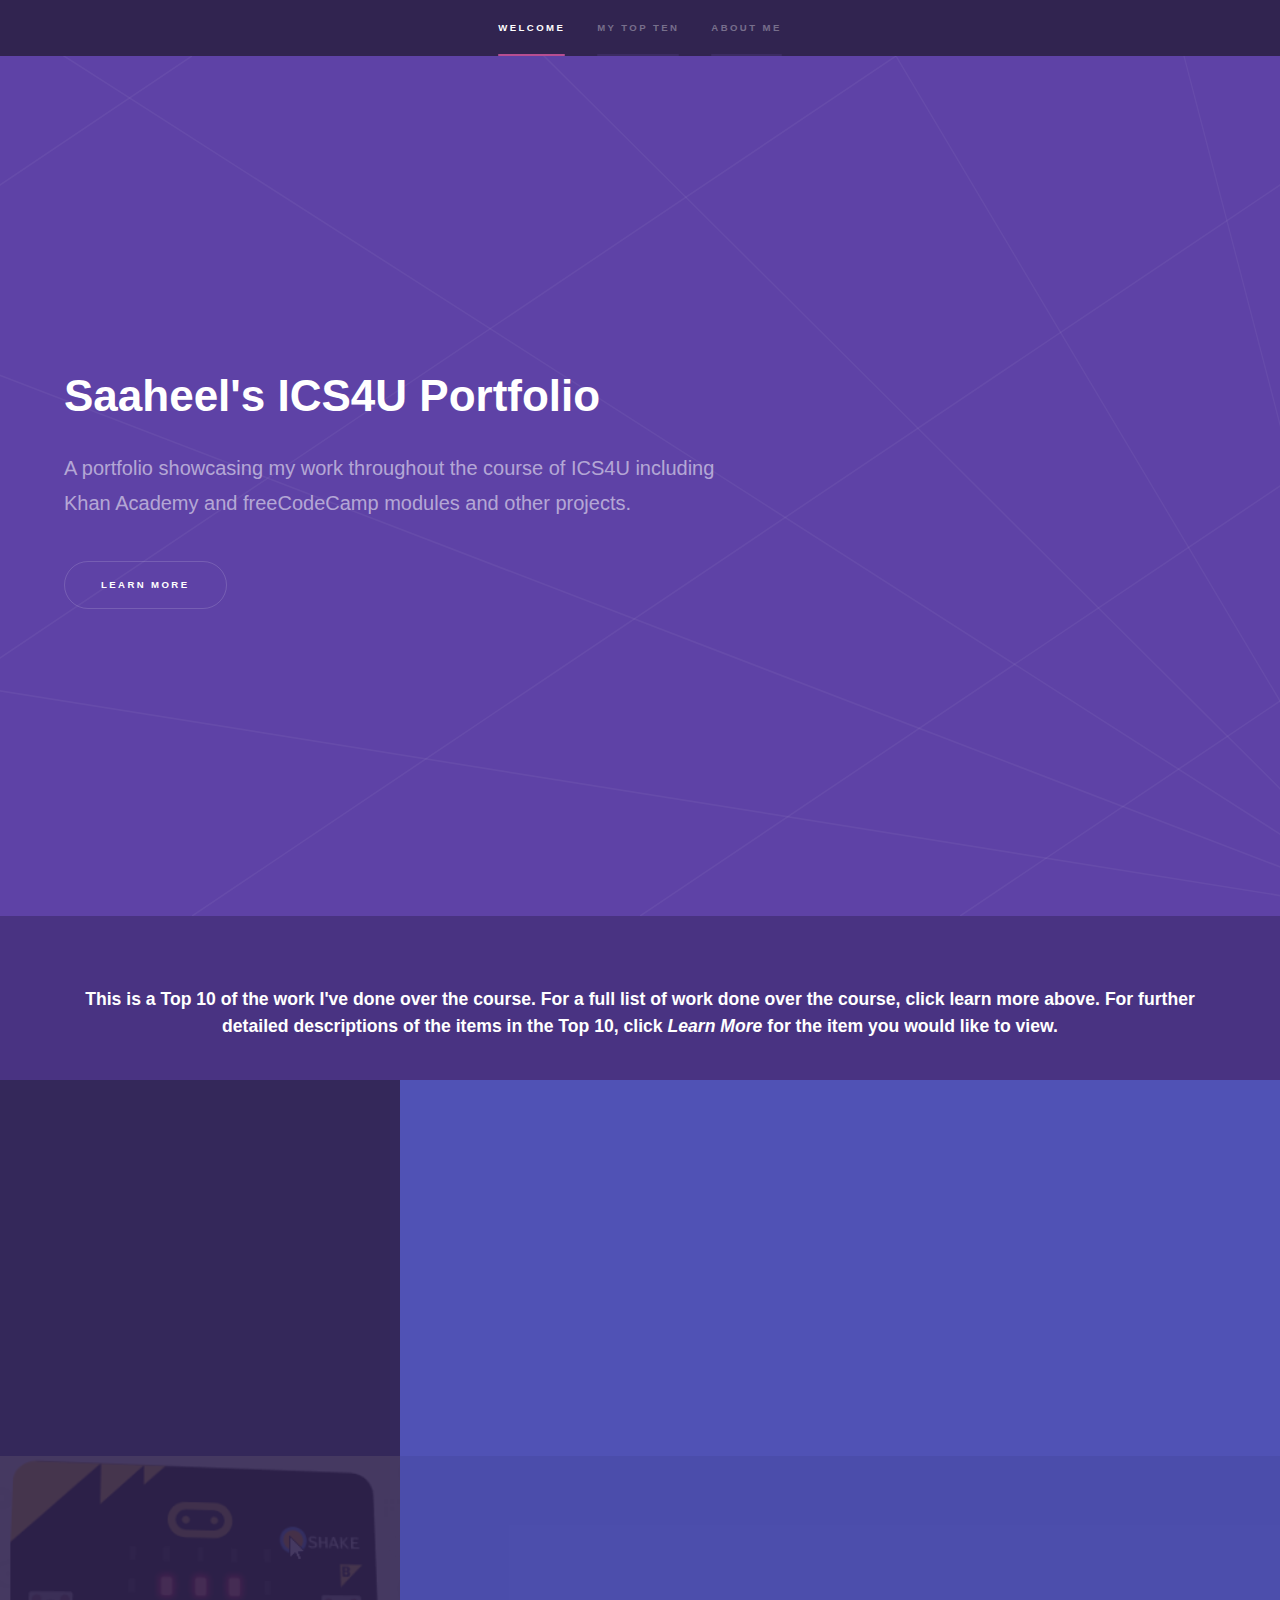
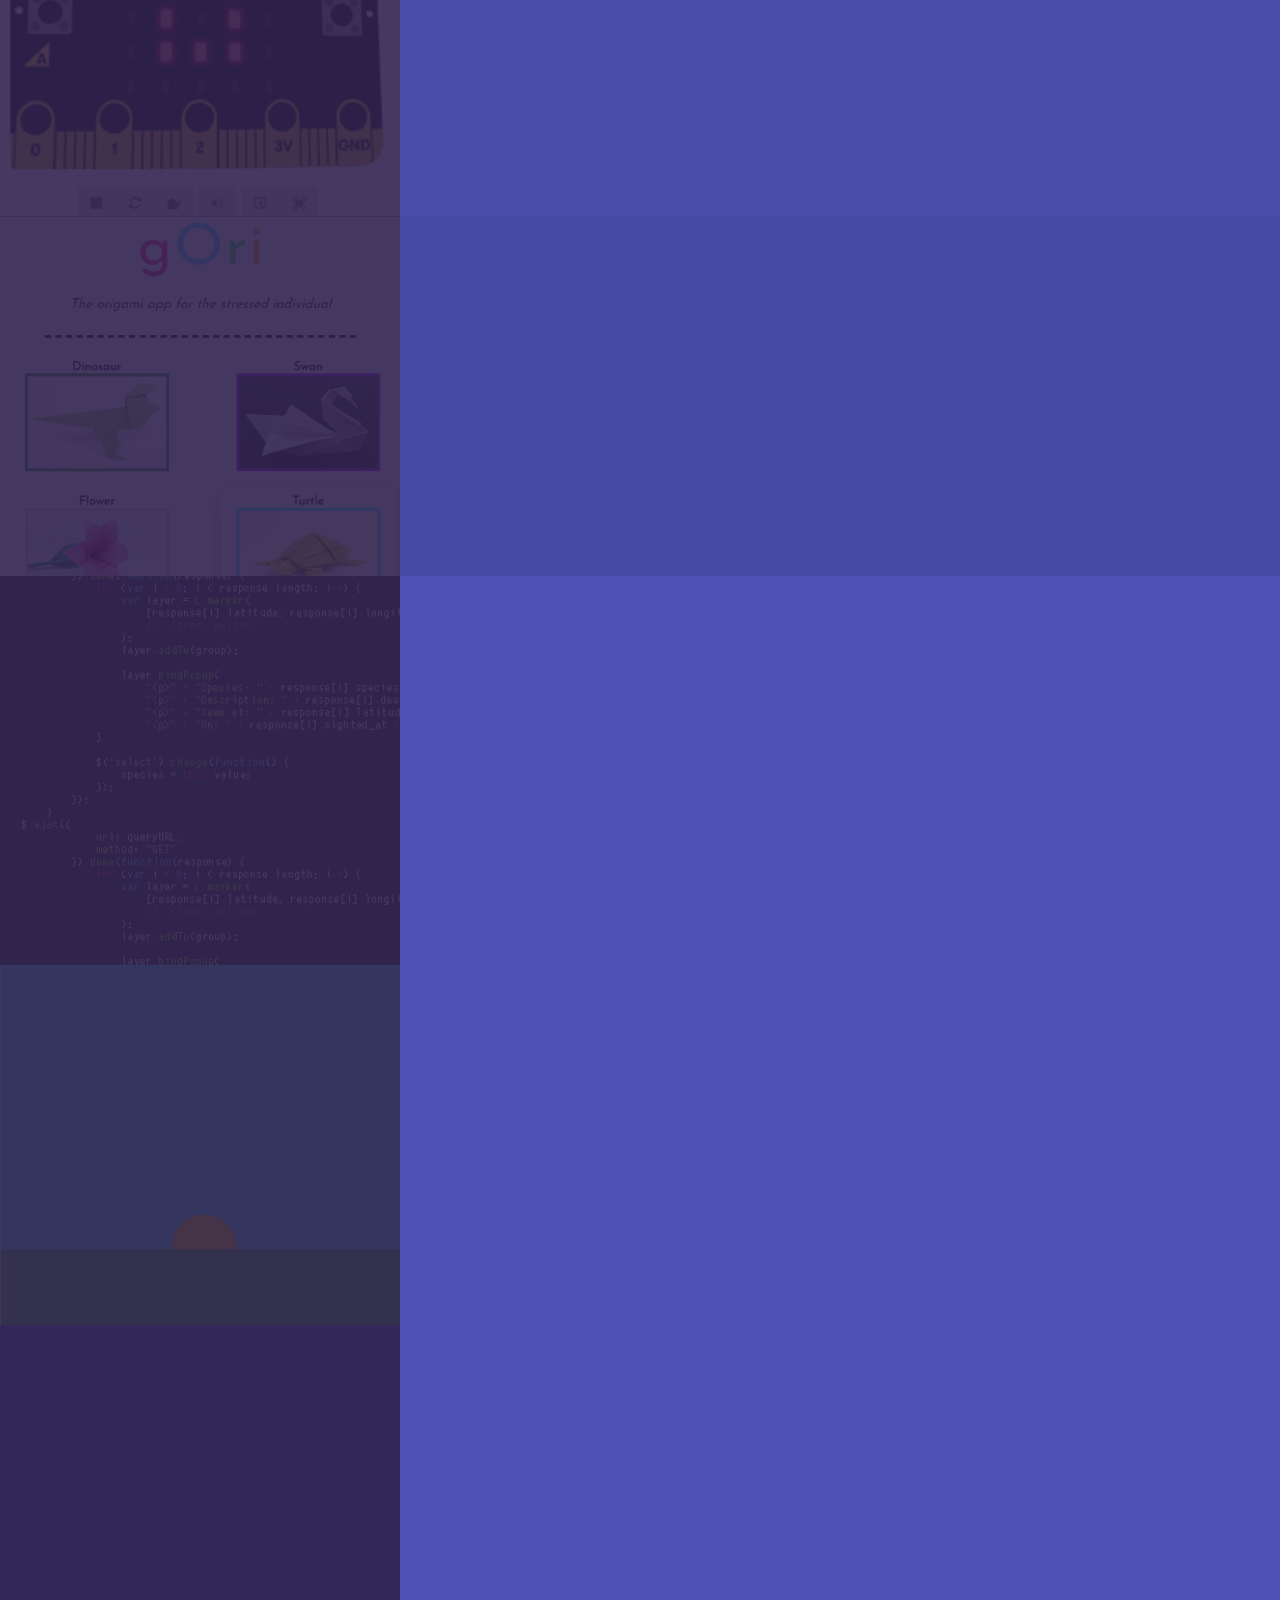
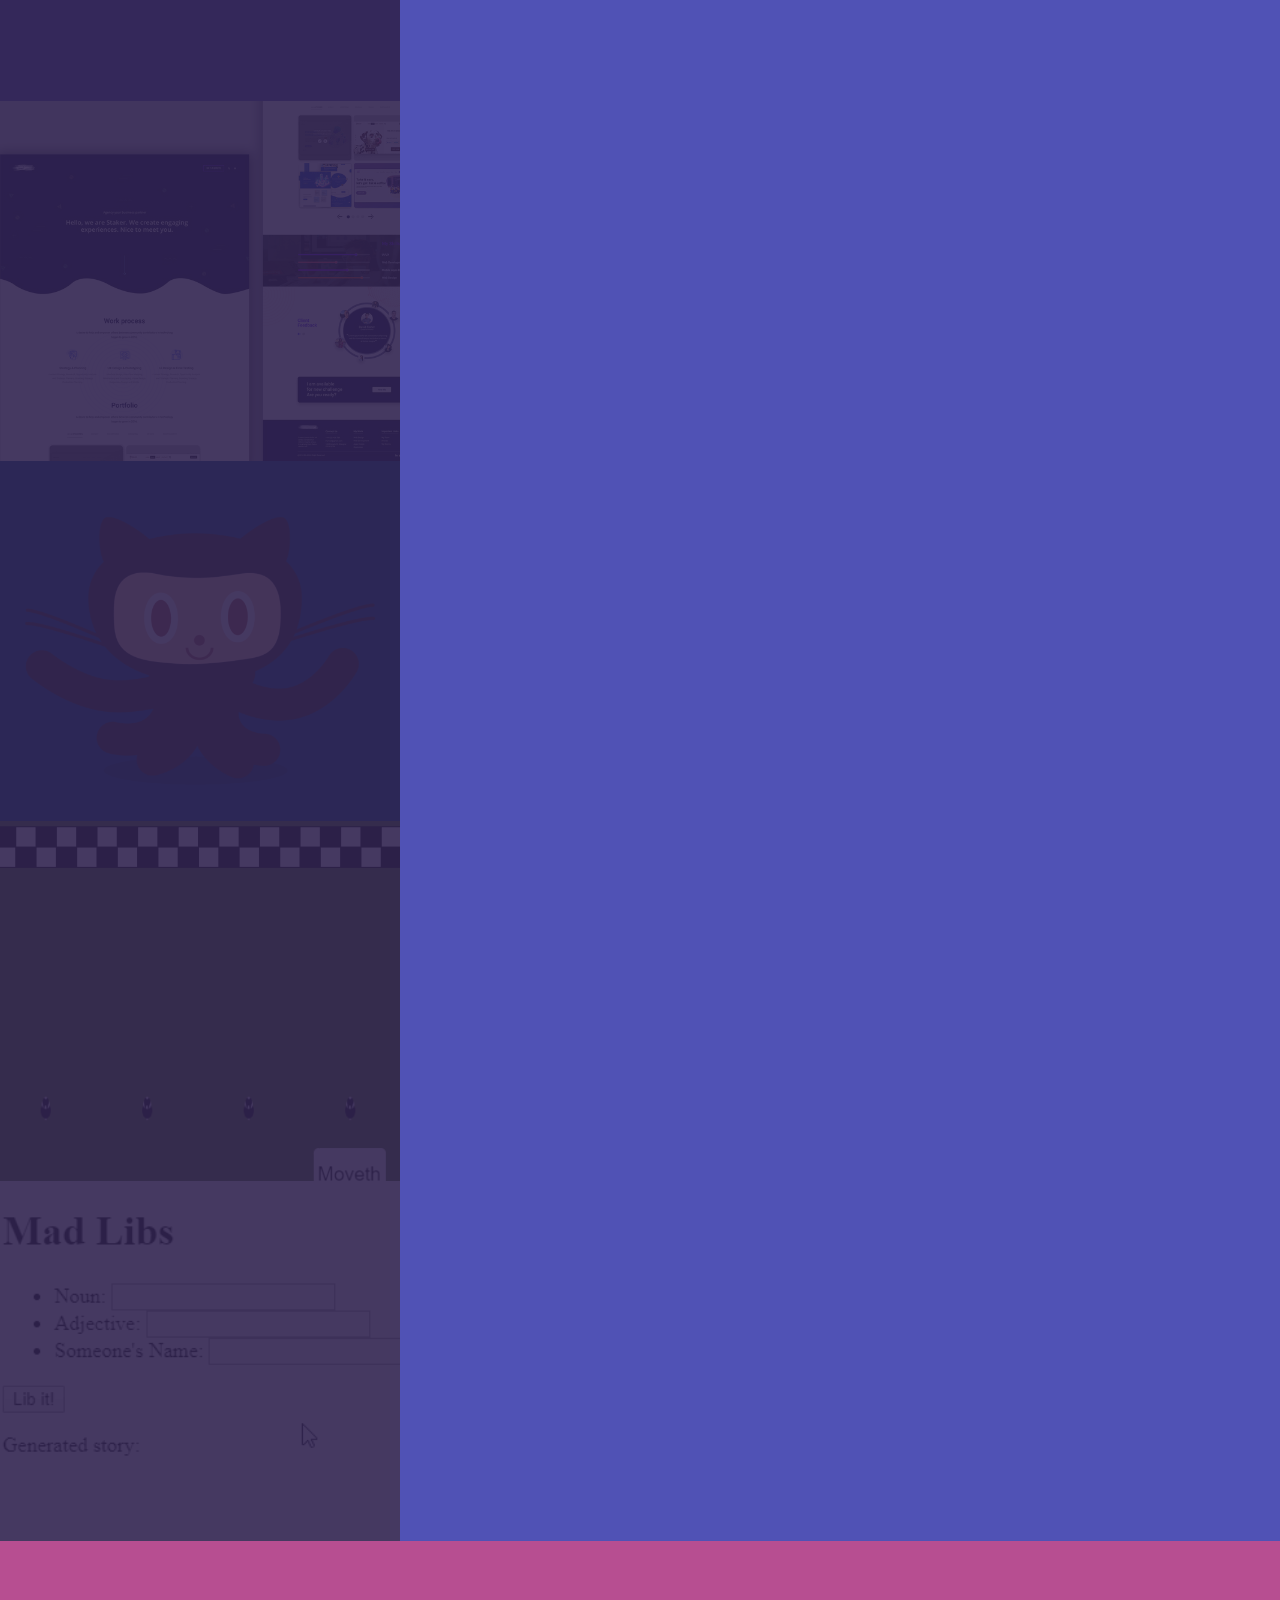
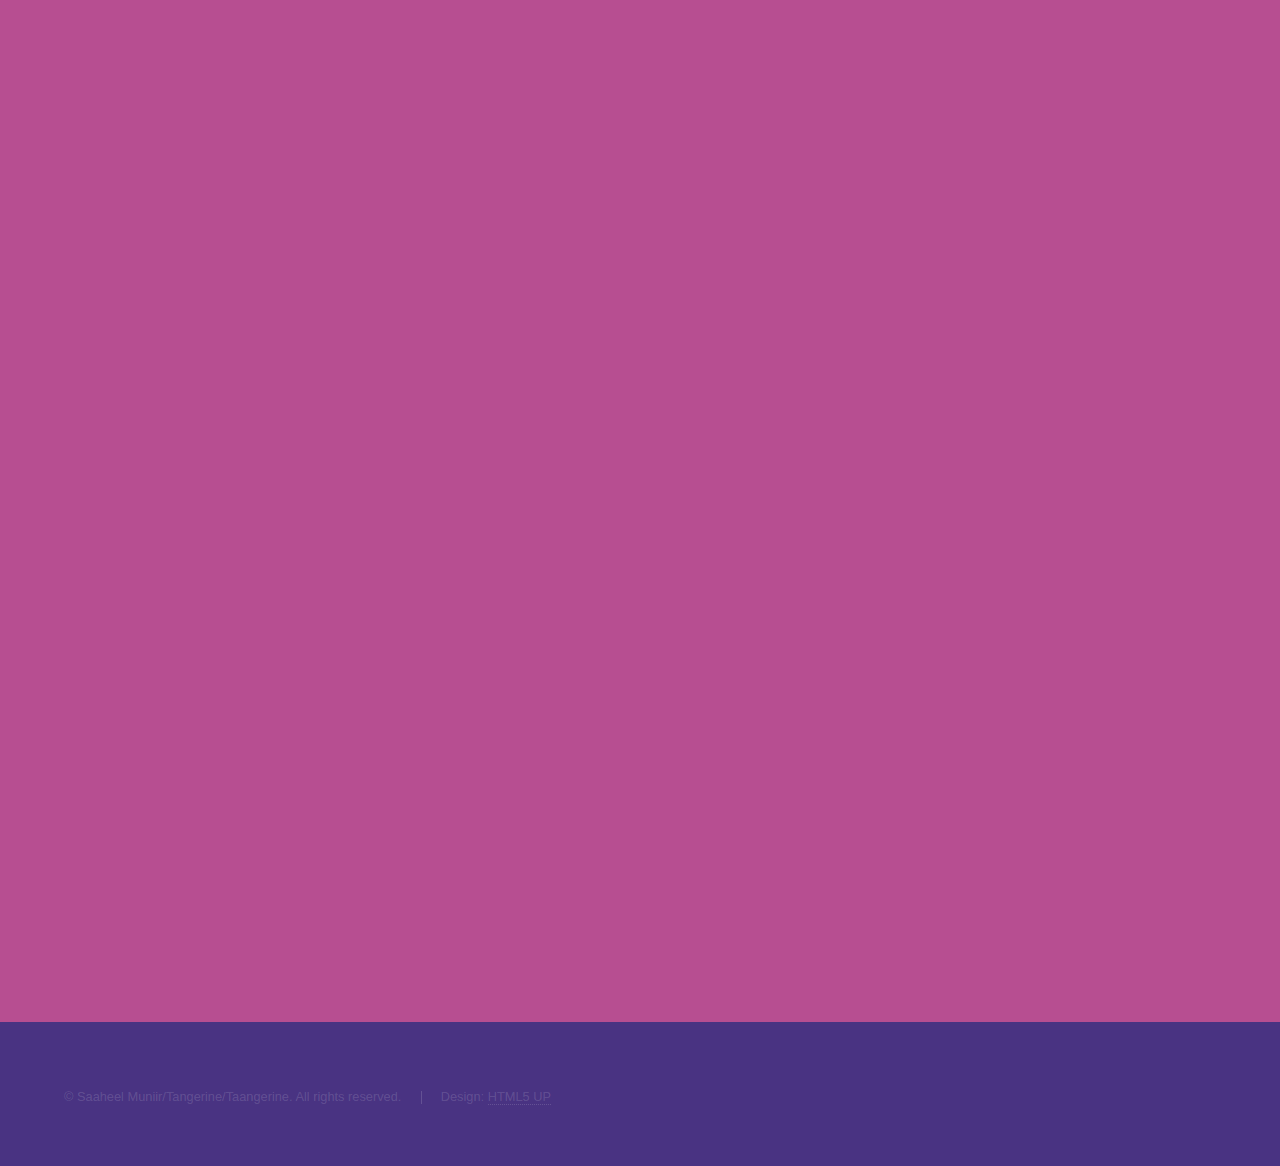
==== commit 1603d96f: "fixed typo in IntroToJS.gif filename" ====
--- a/index.html
+++ b/index.html
@@ -112,7 +112,7 @@
 	</section>
 
 	<section>
-		<a href="#" class="image"><img src="images/IntrotoJS.gif" alt="" data-position="center center" /></a>
+		<a href="#" class="image"><img src="images/IntroToJS.gif" alt="" data-position="center center" /></a>
 		<div class="content">
 			<div class="inner">
 				<h2>5. Intro to JS: Drawing & Animation</h2>
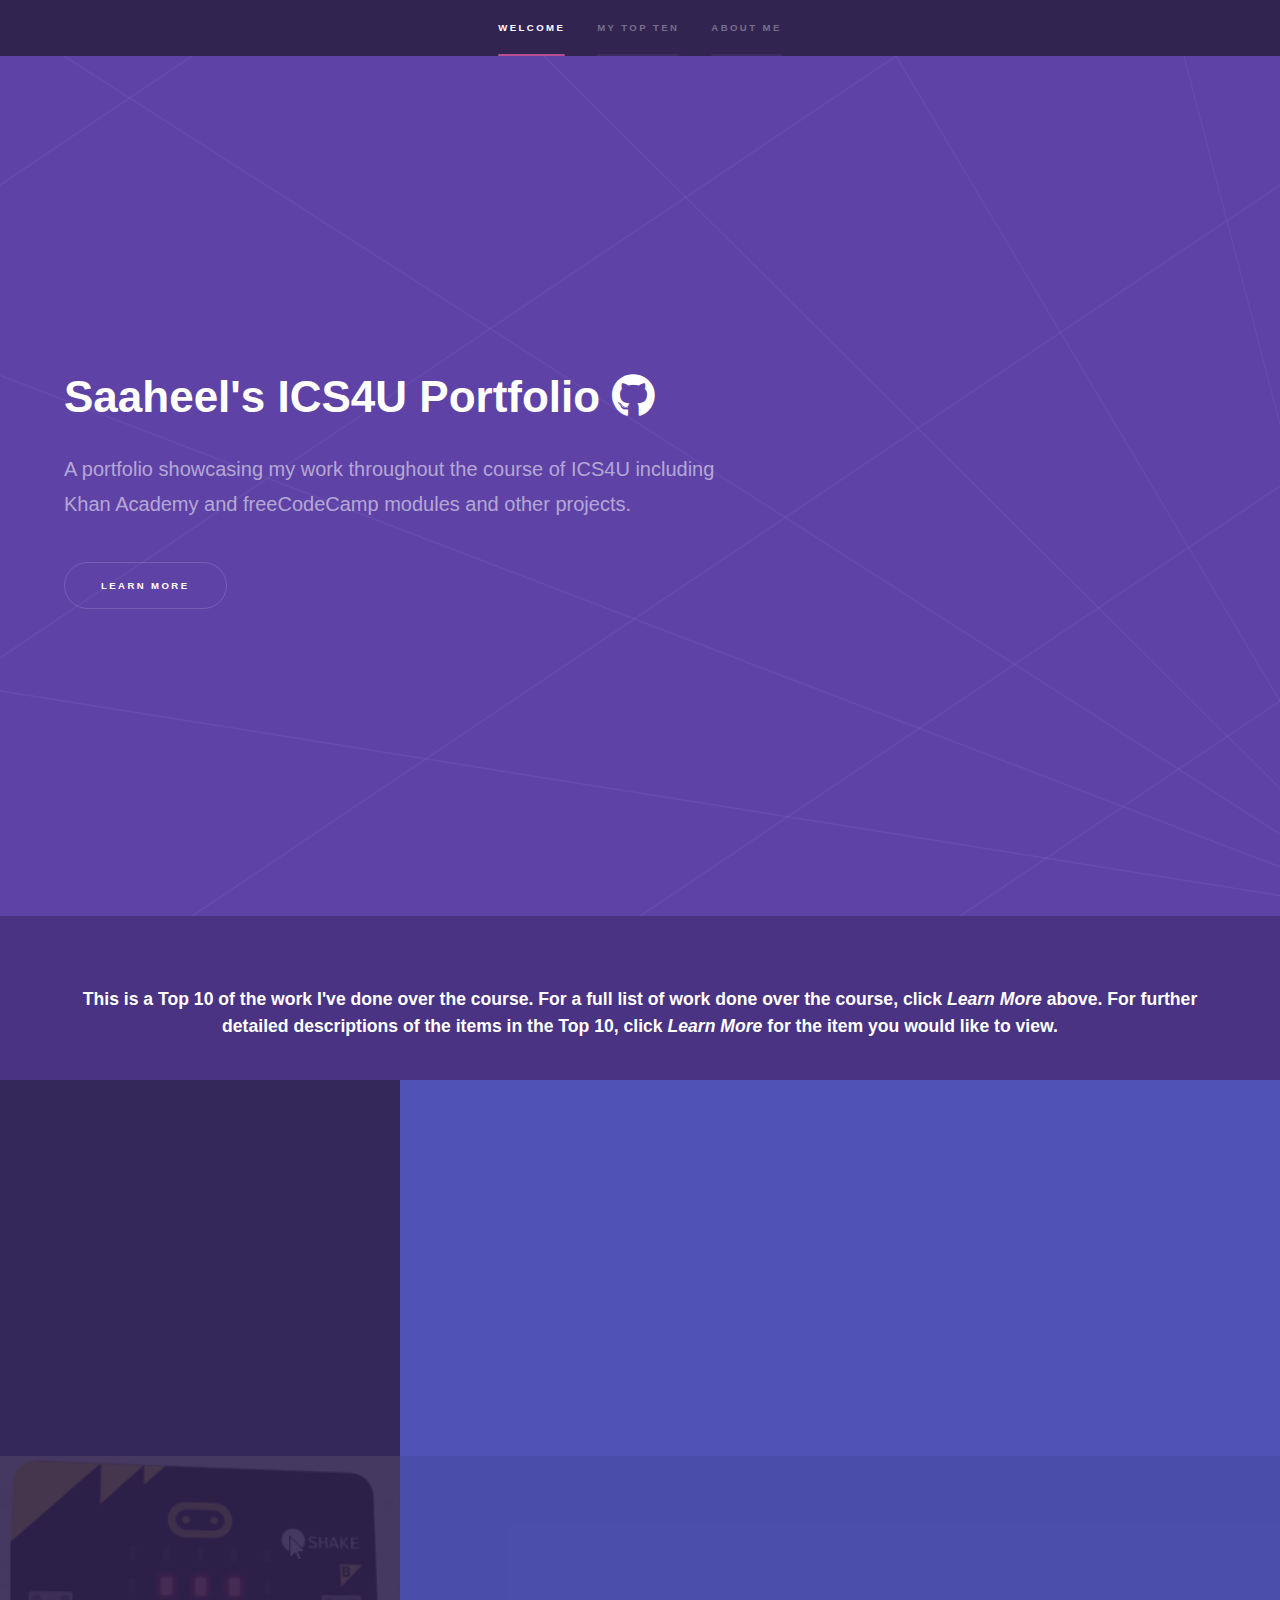
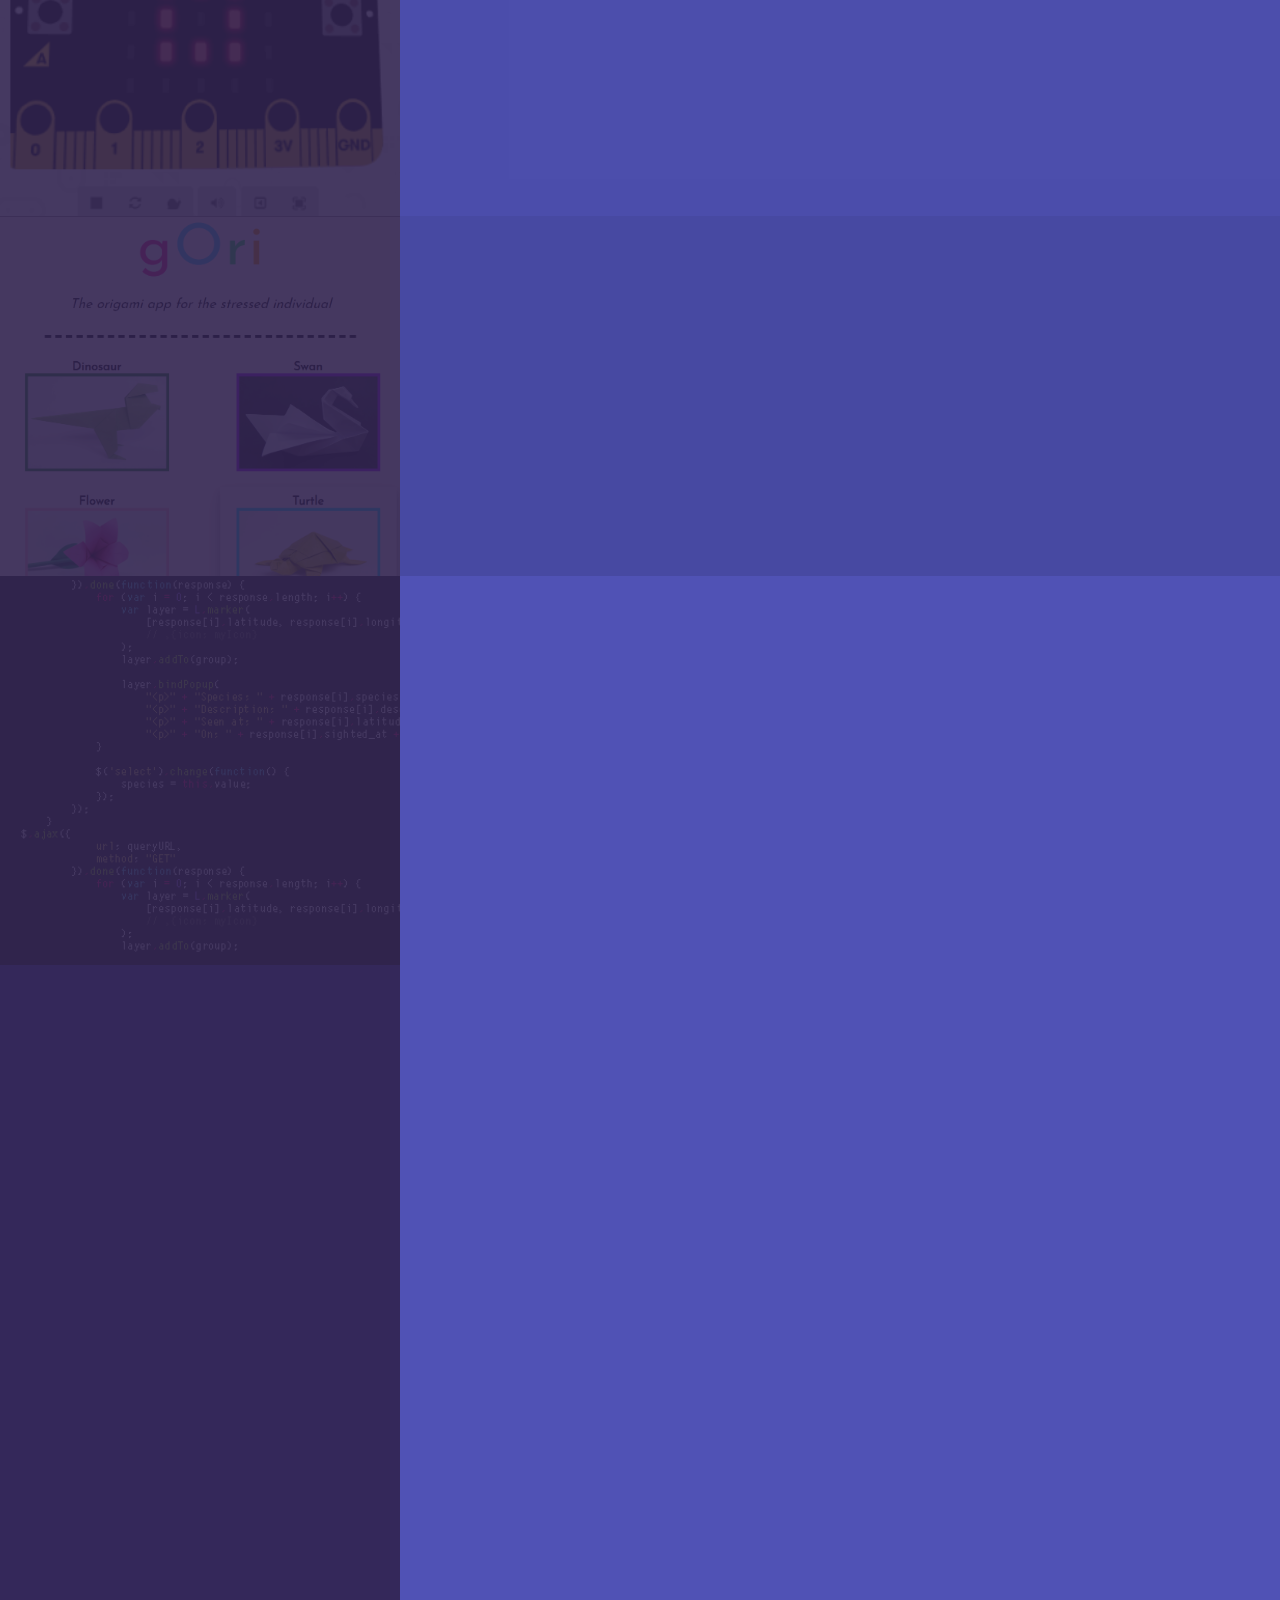
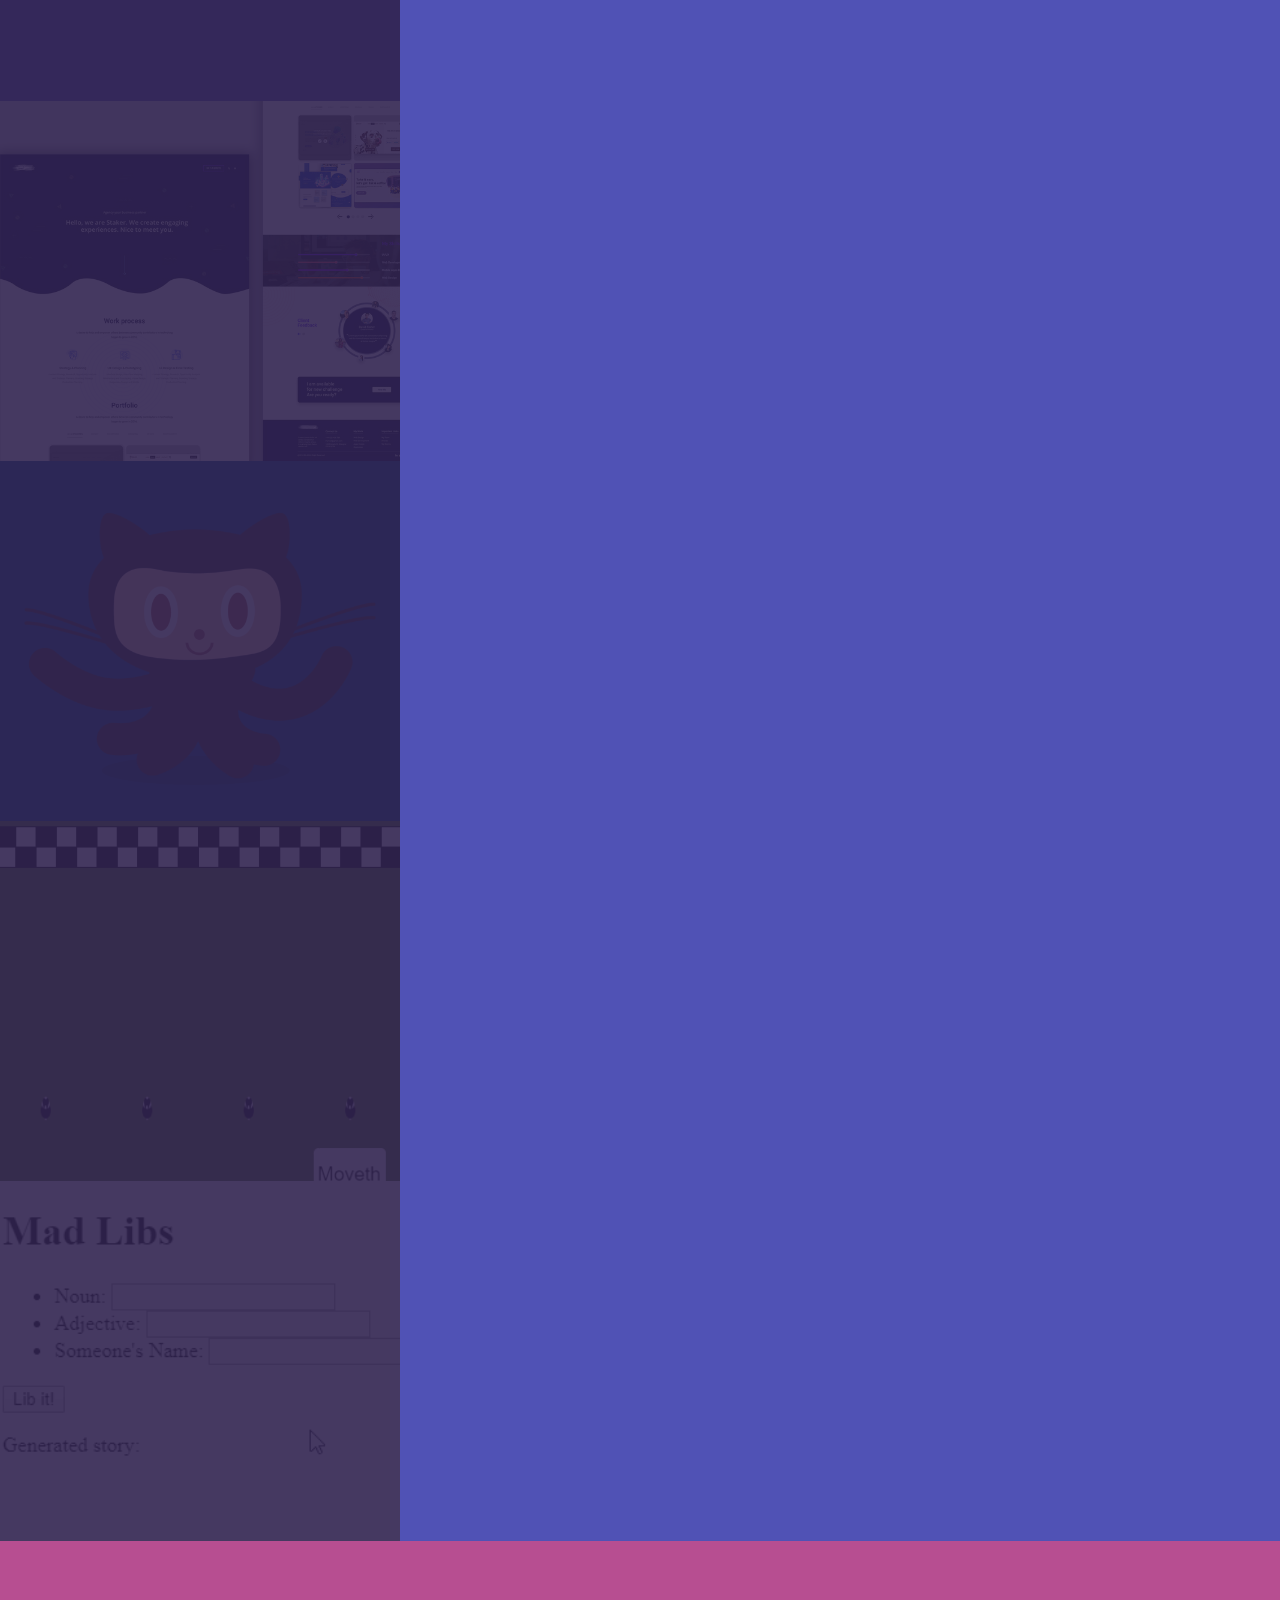
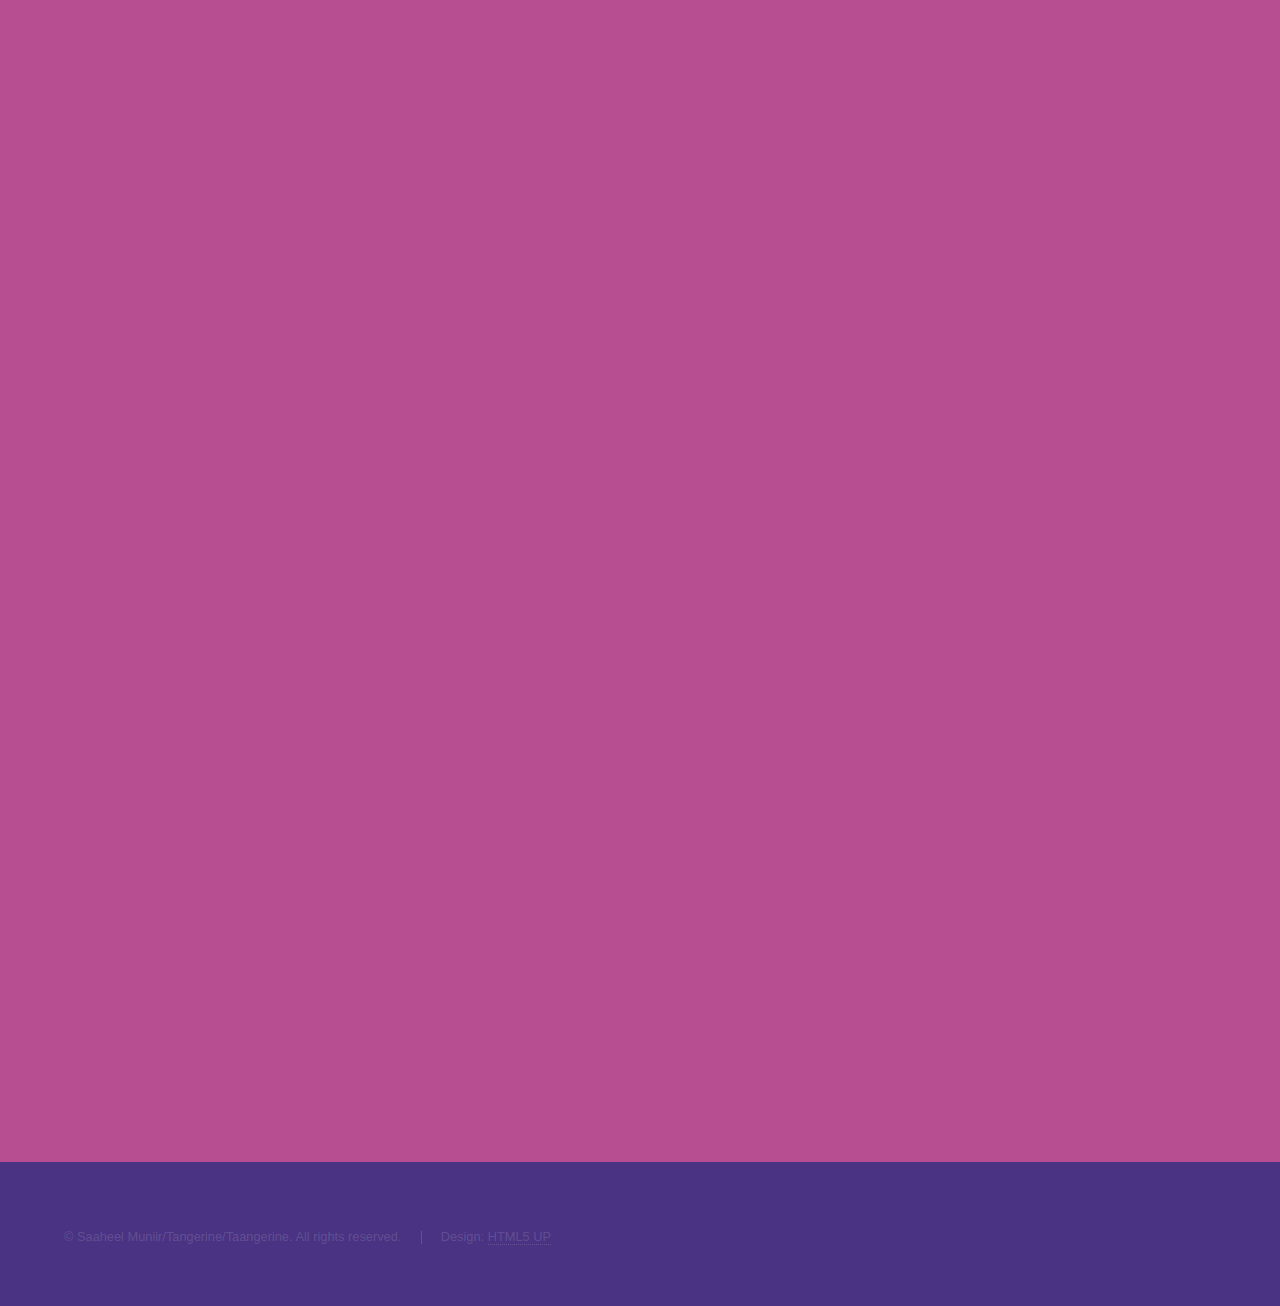
==== commit 138e9620: "index v. 1.4" ====
--- a/index.html
+++ b/index.html
@@ -33,7 +33,8 @@
 			<!-- Intro -->
 				<section id="intro" class="wrapper style1 fullscreen fade-up">
 					<div class="inner">
-						<h1>Saaheel's ICS4U Portfolio</h1>
+						<h1>Saaheel's ICS4U Portfolio <a href="https://github.com/Taangerine" class="icon brands fa-github"><span class="label">Github</span></a></li></h1> 
+
 						<p>A portfolio showcasing my work throughout the course of ICS4U including <br> Khan Academy and freeCodeCamp modules and other projects.</p>
 						<ul class="actions">
 							<li><a href="Modules & Projects.html" class="button scrolly">Learn more</a></li>
@@ -43,7 +44,7 @@
 				<section id="footer" class="wrapper style1-alt">
 					<div class="inner">
 						<h2 class="menu">
-							<h3 style="text-align: center;">This is a Top 10 of the work I've done over the course. For a full list of work done over the course, click learn more above. For 
+							<h3 style="text-align: center;">This is a Top 10 of the work I've done over the course. For a full list of work done over the course, click <em>Learn More</em> above. For 
 								further detailed descriptions of the items in the Top 10, click <em>Learn More</em> for the item you would like to view.
 							</h3>
 						</h2>
@@ -54,7 +55,7 @@
 			<section>
 				<a href="#" class="image"><img src="images/Metaballs.gif" alt="" data-position="top center" /></a>
 				<div class="content">
-					<div class="inner">
+					<div class="inner", id="ONE">
 						<h2>1. Metaballs Coding Challenge Refactoring</h2>
 						<p>As part of the summative project I took The Coding Train's (Dan Shiffman) Coding Challenge, Metaballs, 
 						and creatively refactored it in a object-oriented way. As the metaballs collide with the edges of the canvas,
@@ -69,7 +70,7 @@
 	<section>
 		<a href="#" class="image"><img src="images/RPSMicrobits.gif" alt="" data-position="25% 25%" /></a>
 		<div class="content">
-			<div class="inner">
+			<div class="inner", id="TWO">
 				<h2>2. Workflow: MicroBit</h2>
 				<p>This assignment allowed me to use one of the numerous functions of the embedded system known as the <a href="https://microbit.org/">MicroBit</a>. I looked at the 
 					Accelerometer feature of the device to implement the game <em>Rock, Paper Scissors!</em> which is played between two microbits.  
@@ -84,7 +85,7 @@
 	<section>
 		<a href="#" class="image"><img src="images/gOri.png" alt="" data-position="50% 25%" /></a>
 		<div class="content">
-			<div class="inner">
+			<div class="inner", id="THREE">
 				<h2>3. Hackathon: HACKeD</h2>
 				<p>I worked as part of a group to create an instructional origami app for this in-class hackathon. The app is called <em>gOri</em> and 
 					provides the user with a few origami tutorials that are easy to understand and follow which serve as an accessible destress method.
@@ -99,7 +100,7 @@
 	<section>
 		<a href="#" class="image"><img src="images/jQuery.gif" alt="" data-position="25% 25%" /></a>
 		<div class="content">
-			<div class="inner">
+			<div class="inner", id="FOUR">
 				<h2>4. HTML/JS: Making Webpages Interactive with jQuery</h2>
 				<p>This module taught me about the jQuery library and how to use it for a variety of tasks. It helped me to understand the capabilities of libraries
 					and more about the possibilities of making webpages interactive.
@@ -112,9 +113,9 @@
 	</section>
 
 	<section>
-		<a href="#" class="image"><img src="images/IntroToJS.gif" alt="" data-position="center center" /></a>
-		<div class="content">
-			<div class="inner">
+		<a href="#" class="image"><img src="images/IntrotoJS.gif" alt="" data-position="center center" /></a>
+		<div class="content">
+			<div class="inner", id="FIVE">
 				<h2>5. Intro to JS: Drawing & Animation</h2>
 				<p>This module helped me to familiarize myself with Javascript syntax and practices. It allowed me to dive into the basics of the 
 					language while using an artistic context of making drawings and animations which made it more appealing to dive into.
@@ -129,7 +130,7 @@
 	<section>
 		<a href="#" class="image"><img src="images/Pyraminx.gif" alt="" data-position="25% 25%" /></a>
 		<div class="content">
-			<div class="inner">
+			<div class="inner", id="SIX">
 				<h2>6. Course on Algorithms</h2>
 				<p>This assignment required me to, as part of a group, create a tutorial course on algorithms through teaching how to solve a type of cubing
 					puzzle. We used the Pyraminx. It allowed me to learn the foundations of algorithms and the task of teaching others how to solve something like this.
@@ -144,7 +145,7 @@
 	<section>
 		<a href="#" class="image"><img src="images/ResponsiveWebDesign.jpg" alt="" data-position="25% 25%" /></a>
 		<div class="content">
-			<div class="inner">
+			<div class="inner", id="SEVEN">
 				<h2>7. Responsive Web Design</h2>
 				<p>This module taught me HTML and CSS fundamental to building a webpage. It was helpful in getting me started with web development
 					and teaching me practices for building elements and styling.
@@ -159,7 +160,7 @@
 	<section>
 		<a href="#" class="image"><img src="images/GitHub.gif" alt="" data-position="40% 25%" /></a>
 		<div class="content">
-			<div class="inner">
+			<div class="inner", id="EIGHT">
 				<h2>8. Git'n Going</h2>
 				<p>This assignment got me started in using GitHub and having a workflow, especially when working in a group on code. I learned about version control and its 
 					uses in computer science and when programming something.
@@ -174,7 +175,7 @@
 	<section>
 		<a href="#" class="image"><img src="images/GamesandVisualizations.gif" alt="" data-position="0% 25%" /></a>
 		<div class="content">
-			<div class="inner">
+			<div class="inner", id="NINE">
 				<h2>9. Advanced JS: Games & Visualizations</h2>
 				<p>This module helped me to further develop my skills in Javascript by teaching me how to make basic games such as a side scroller or memory game. </p>
 				<ul class="actions">
@@ -187,7 +188,7 @@
 	<section>
 		<a href="#" class="image"><img src="images/MakingWebpagesInteractive.gif" alt="" data-position="0% 25%" /></a>
 		<div class="content">
-			<div class="inner">
+			<div class="inner", id="TEN">
 				<h2>10. HTML/JS: Making Webpages Interactive</h2>
 				<p>This module taught me how to make webpages interactive using Javascript and the DOM. I learned of the links between HTML/CSS and Javascript and gained a
 					greater understanding of the possibilities of web development.
@@ -210,42 +211,42 @@
 							</p>
 							<div class="features">
 								<section>
-									<span class="icon solid major fa-code"></span>
+									<span class="icon solid major fa-video"></span>
 									<h3>Video Editing and VFX</h3>
 									<p>I enjoy video editing and especially creating special effects from movies, TV shows and video games.</p>
 								</section>
 								<section>
-									<span class="icon solid major fa-lock"></span>
+									<span class="icon solid major fa-guitar"></span>
 									<h3>Guitar Playing</h3>
 									<p>I have been playing the guitar for about 3 years now. My preferred genres are metal and rock. I have learned through using online YouTube
 										tutorials as well as guitar tablature, also known as tabs.
 									</p>
 								</section>
 								<section>
-									<span class="icon solid major fa-cog"></span>
+									<span class="icon solid major fa-brush"></span>
 									<h3>Painting</h3>
 									<p>This hobby is very recent and I haven't decided if I will keep this as a hobby, however, I did my first painting recently
 										and I found it quite enjoyable and relaxing. It took me away from my stress and gave me something I could show for.
 									</p>
 								</section>
 								<section>
-									<span class="icon solid major fa-desktop"></span>
-									<h3>Veroeros quis lorem</h3>
-									<p>Phasellus convallis elit id ullam corper amet et pulvinar. Duis aliquam turpis mauris, sed ultricies erat dapibus.</p>
-								</section>
-								<section>
-									<span class="icon solid major fa-link"></span>
-									<h3>Urna quis bibendum</h3>
-									<p>Phasellus convallis elit id ullam corper amet et pulvinar. Duis aliquam turpis mauris, sed ultricies erat dapibus.</p>
-								</section>
-								<section>
-									<span class="icon major fa-gem"></span>
-									<h3>Aliquam urna dapibus</h3>
-									<p>Phasellus convallis elit id ullam corper amet et pulvinar. Duis aliquam turpis mauris, sed ultricies erat dapibus.</p>
+									<span class="icon solid major fa-tv"></span>
+									<h3>Anime</h3>
+									<p>I do enjoy watching the entertainment form known as anime, and I have watched a fair few at this point. My favourite is called
+										<em>Rascal Does Not Dream of Bunny Girl Senpai.</em> It's an odd title and the show doesn't have anything to do with bunny girls. It's really
+										about adolescence and the issues that arise in these times and has the protagonist tackling these different problems.
+									</p>
+								</section>
+								<section>
+									<span class="icon solid major fa-keyboard"></span>
+									<h3>Gaming</h3>
+									<p>I enjoy playing video games, as many teenagers do. my favourite types of games are shooters and sometimes action RPGs. One of my 
+										favourite games is <em>Batman: Arkham City</em> and I particularly enjoyed the new Star Wars game <em>Jedi: Fallen Order</em>.
+									</p>
 								</section>
 							</div>
 							<ul class="actions">
-								<li><a href="generic.html" class="button">Learn more</a></li>
+								<li><a href="#" class="button">Back To Top</a></li>
 							</ul>
 						</div>
 					</section>
